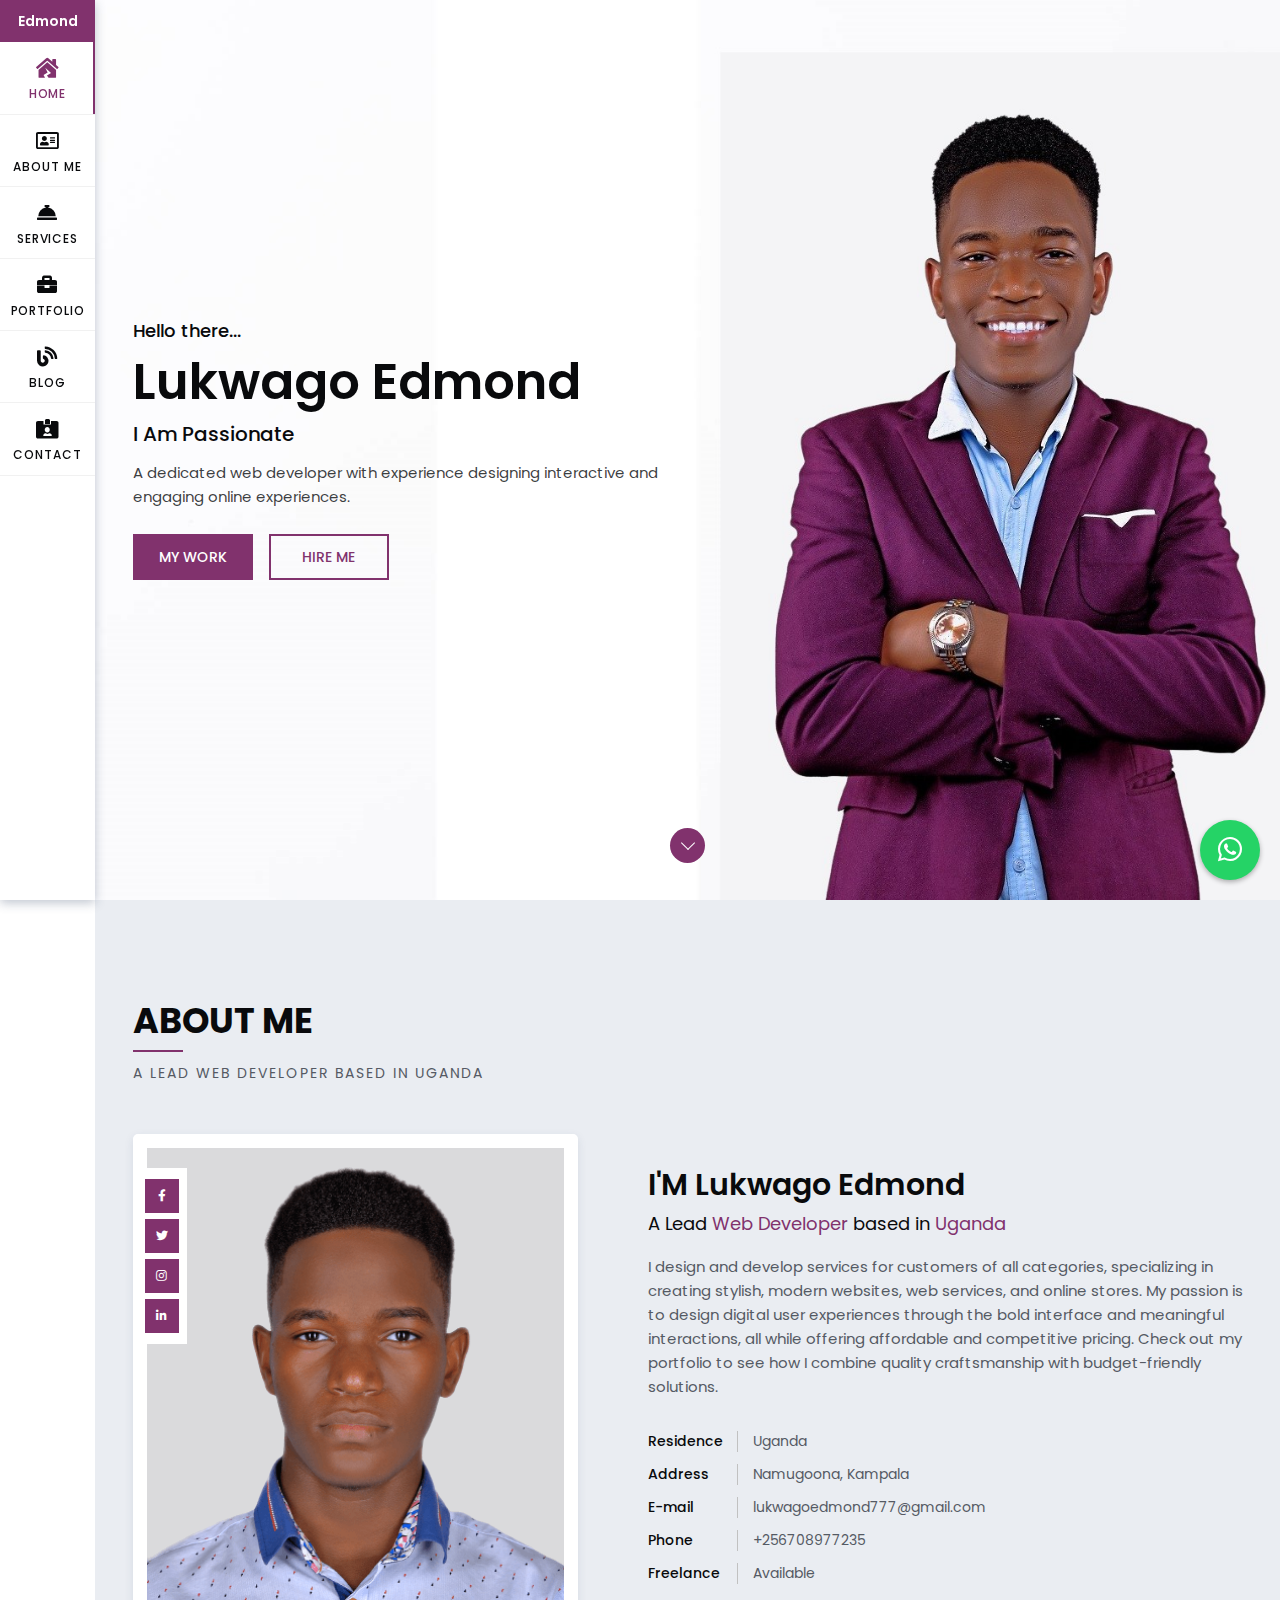
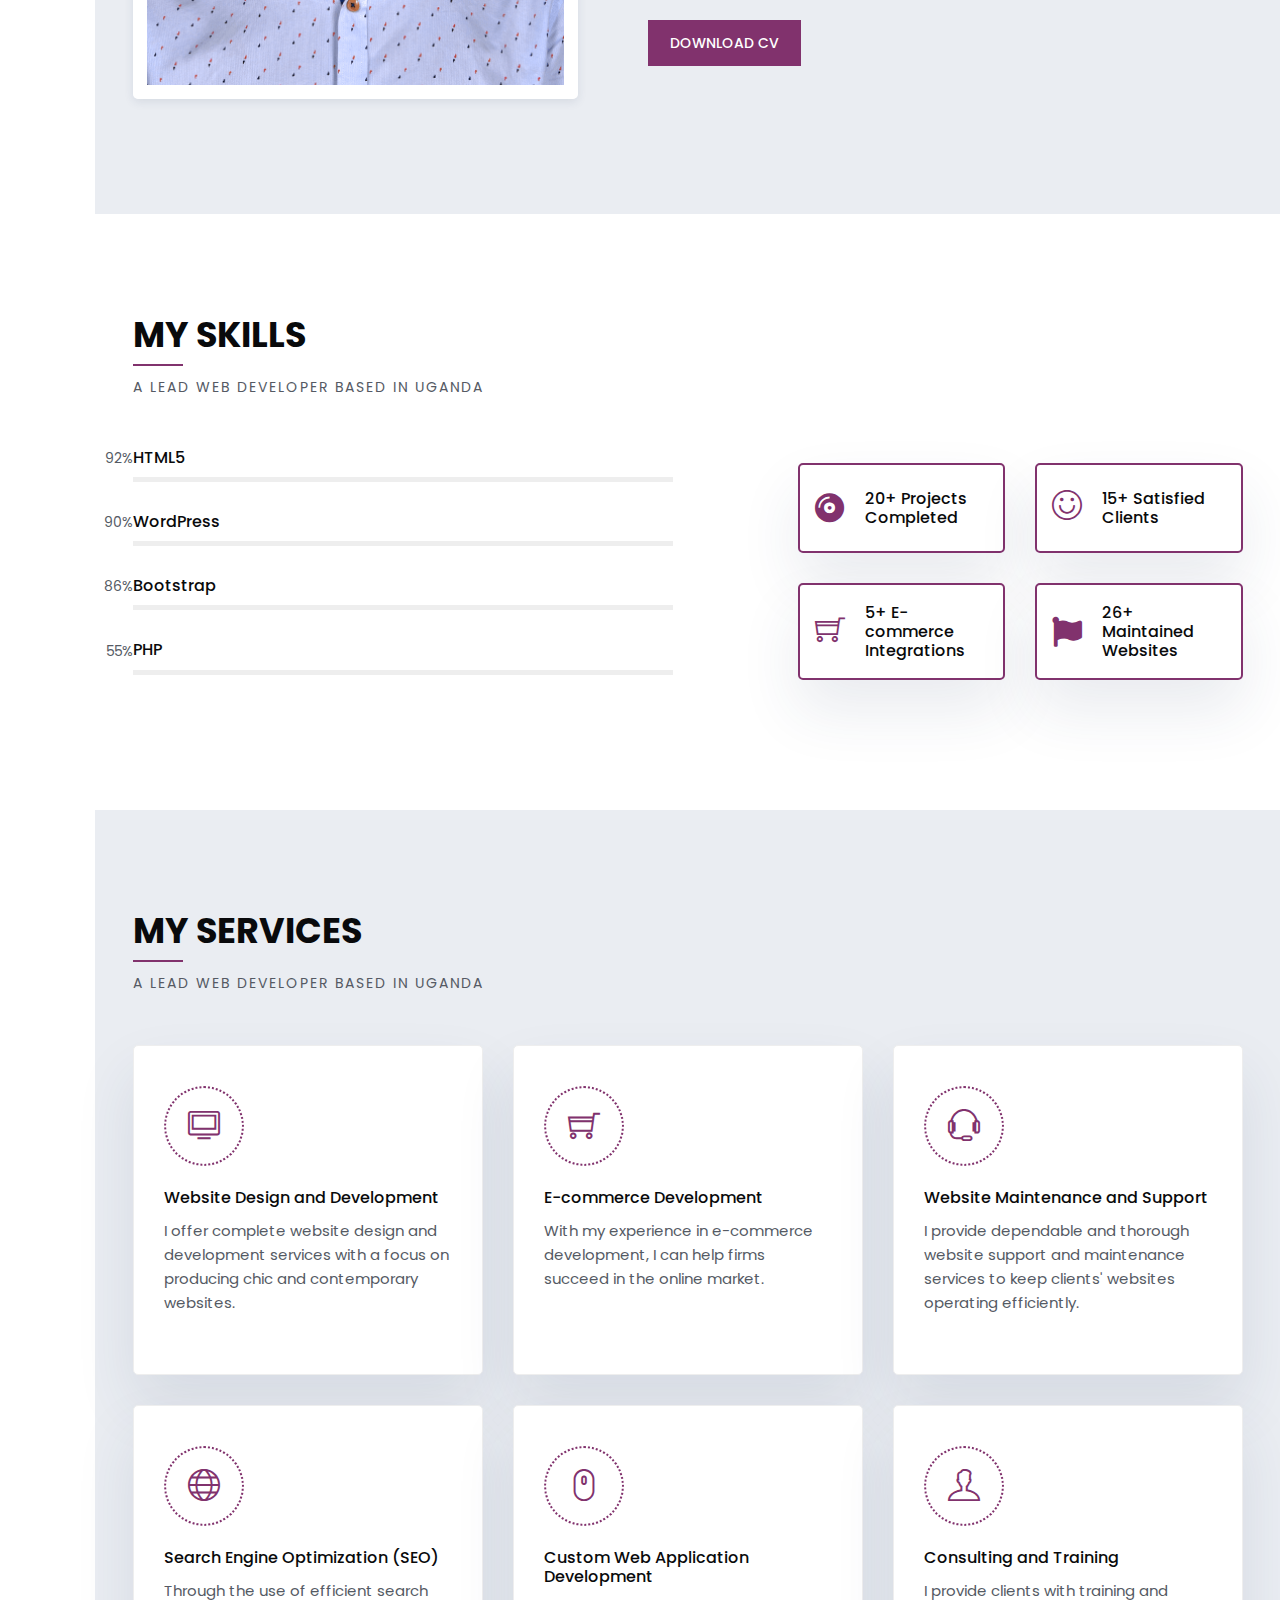
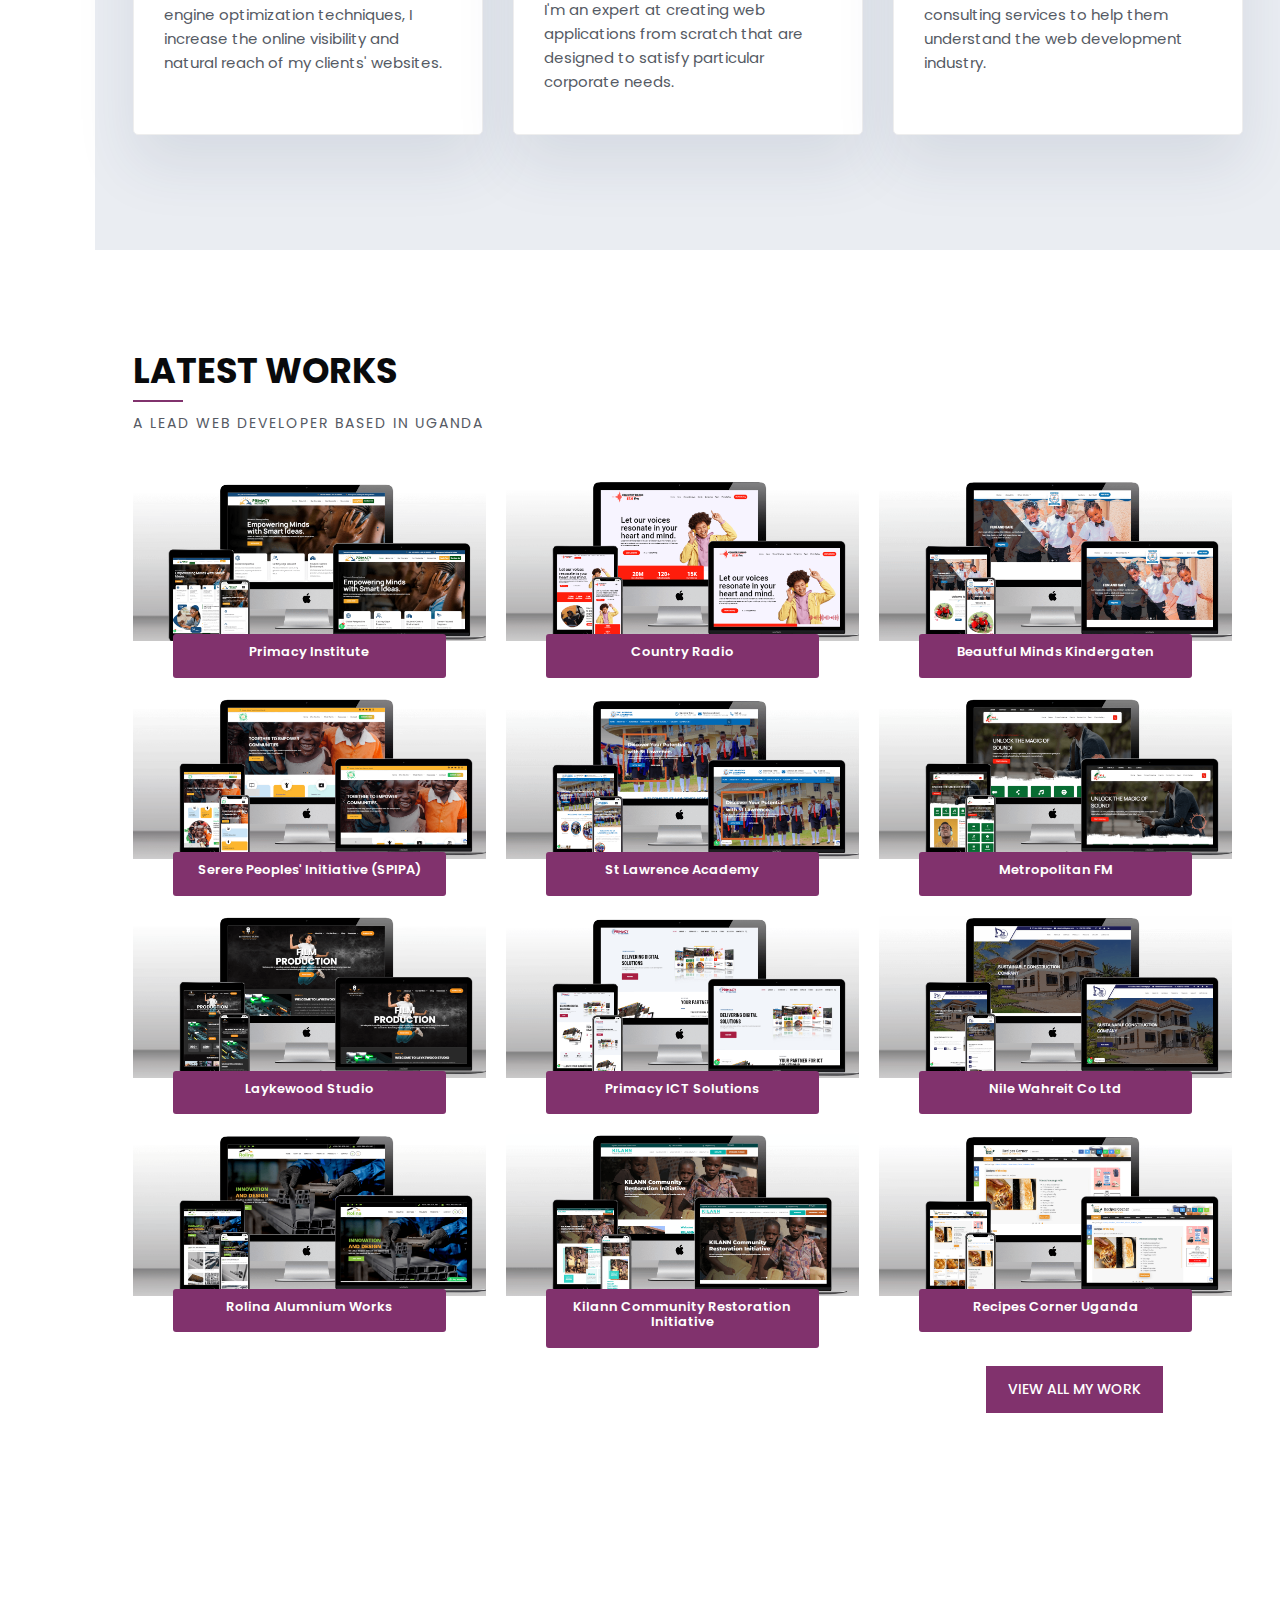
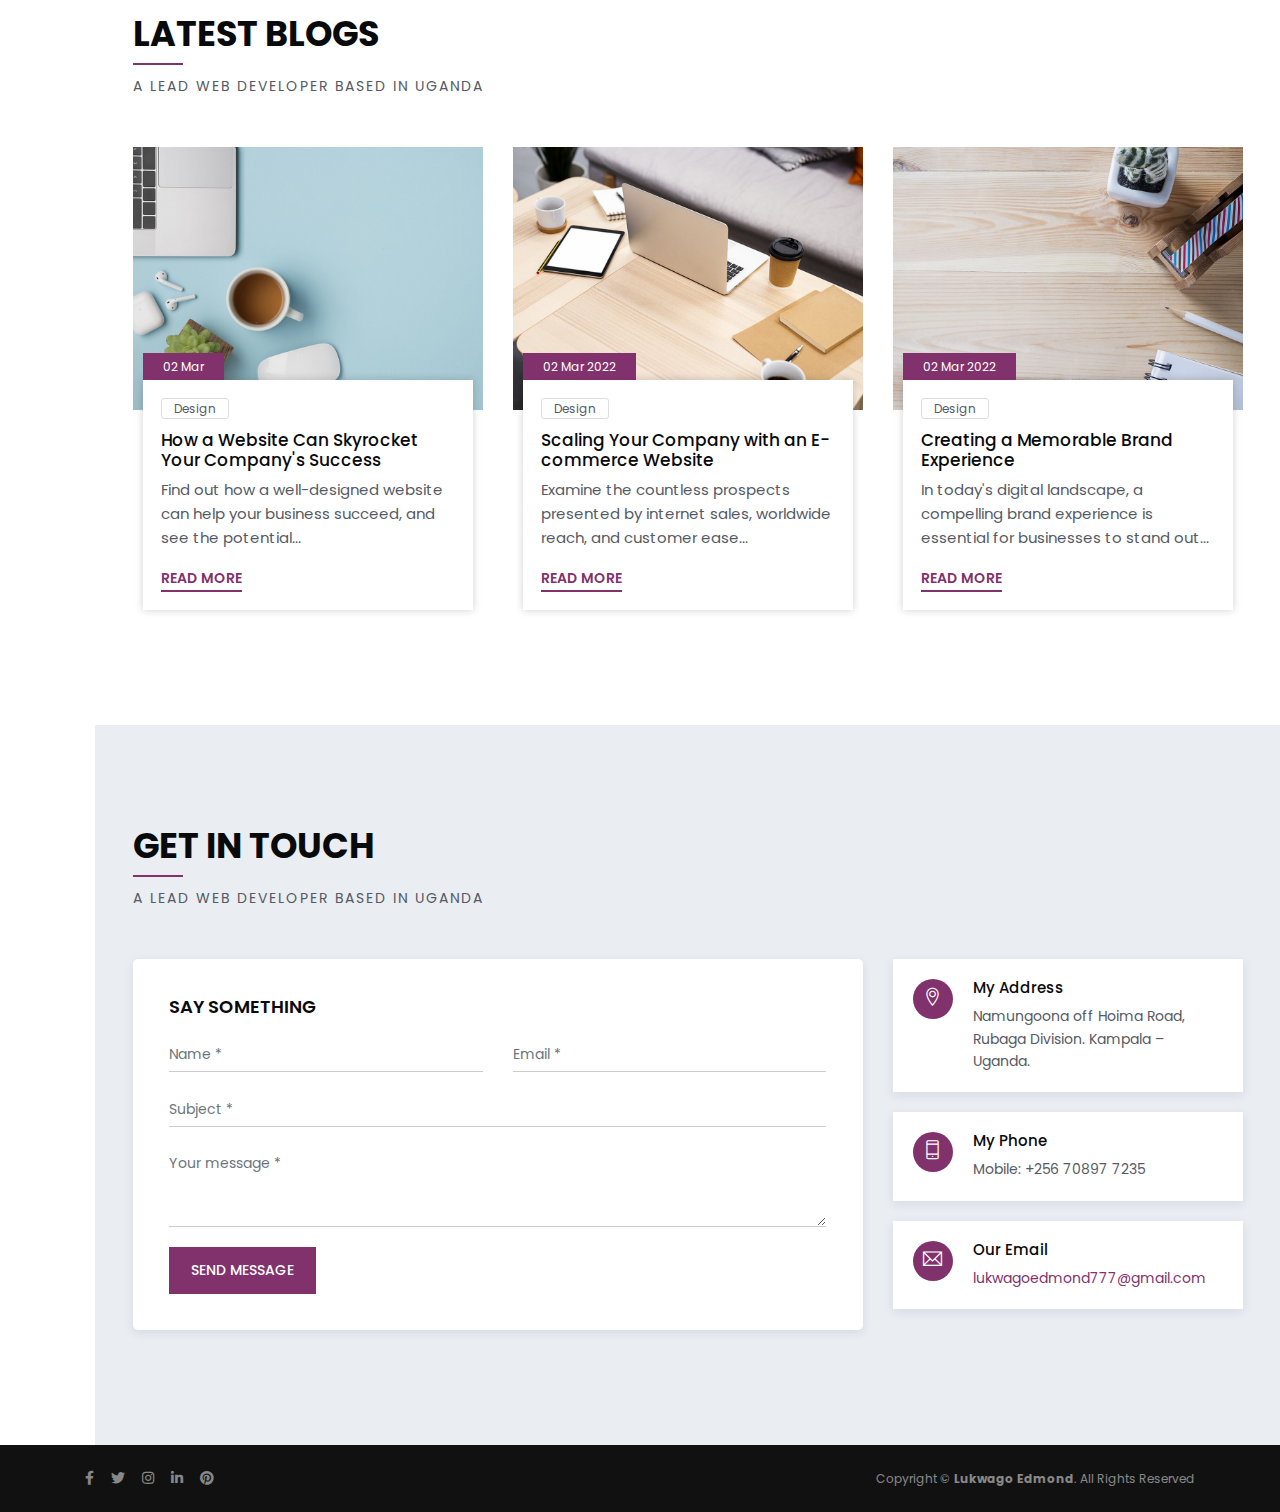
==== index.html @ fcc767d6 "Update index.html" ====
<!DOCTYPE html>
<html lang="zxx">

<head>
    <!-- metas -->
    <meta charset="utf-8">
    <meta name="author" content="themepaa">
    <meta http-equiv="X-UA-Compatible" content="IE=edge">
    <meta name="viewport" content="width=device-width, initial-scale=1, shrink-to-fit=no">
    <meta name="keywords" content="Lukwago Edmond - Portfolio">
    <meta name="description" content="Lukwago Edmond - Portfolio">
    <meta property="og:image" content="assets/img/head-img.png" />
    <!-- title -->
    <title>Lukwago Edmond</title>
    <!-- Favicon -->
    <link rel="shortcut icon" type="image/x-icon" href="favicon.png">
    <!-- plugin CSS -->
    <link href="assets/plugin/bootstrap/css/bootstrap.min.css" rel="stylesheet">
    <link href="assets/plugin/font-awesome/css/all.min.css" rel="stylesheet">
    <link href="assets/plugin/et-line/style.css" rel="stylesheet">
    <link href="assets/plugin/themify-icons/themify-icons.css" rel="stylesheet">
    <link href="assets/plugin/owl-carousel/css/owl.carousel.min.css" rel="stylesheet">
    <link href="assets/plugin/magnific/magnific-popup.css" rel="stylesheet">
    <link rel="stylesheet" href="https://cdn.jsdelivr.net/npm/bootstrap-icons@1.10.5/font/bootstrap-icons.css">
    <!-- theme css -->
    <link href="style.css" rel="stylesheet">
</head>
<!-- Body Start -->

<body data-spy="scroll" data-target="#navbar-collapse-toggle" data-offset="70">
    <!-- page loading -->
    <!-- <div id="loading">
        <div class="load-circle"><span class="one"></span></div>
    </div> -->
    <!-- end page loading -->
    <!-- Mobile Toggle -->
    <div class="mob-header">
        <div class="d-flex">
            <div class="navbar-brand">
                <a class="logo-text" href="index.html">
                    Edmond
                </a>
            </div>
            <button class="toggler-menu">
                <span></span>
                <span></span>
                <span></span>
            </button>
        </div>
    </div>
    <!-- / -->
    <header class="header-left" id="navbar-collapse-toggle">
        <div class="navbar-brand">
            <a class="logo-text" href="index.html">
                Edmond
            </a>
        </div>
        <ul class="nav">
            <li>
                <a class="nav-link" href="#home">
                    <i class="fas fa-house-damage"></i>
                    <span>Home</span>
                </a>
            </li>
            <li>
                <a class="nav-link" href="#about">
                    <i class="far fa-address-card"></i>
                    <span>About Me</span>
                </a>
            </li>
            <li>
                <a class="nav-link" href="#services">
                    <i class="fas fa-concierge-bell"></i>
                    <span>Services</span>
                </a>
            </li>
            <li>
                <a class="nav-link" href="#work">
                    <i class="fas fa-briefcase"></i>
                    <span>Portfolio</span>
                </a>
            </li>
            <li>
                <a class="nav-link" href="#blog">
                    <i class="fas fa-blog"></i>
                    <span>Blog</span>
                </a>
            </li>
            <li>
                <a class="nav-link" href="#contactus">
                    <i class="fas fa-id-card-alt"></i>
                    <span>Contact</span>
                </a>
            </li>
        </ul>
    </header>
    <!-- Main -->
    <main class="main-left">
        <!-- Home Banner -->
        <section id="home" class="home-banner-01 bg-cover bg-center bg-no-repeat" style="background-image: url(assets/img/home-banner.jpg);">
            <div class="container">
                <div class="row full-screen align-items-center p-100px-tb">
                    <div class="col-md-6">
                        <div class="ht-text">
                            <h6>Hello there...</h6>
                            <h1>Lukwago Edmond</h1>
                            <h2>I Am Passionate <span id="type-it"></span></h2>
                            <p>A dedicated web developer with experience designing interactive and engaging online experiences. </p>
                            <div class="btn-bar go-to">
                                <a class="m-btn m-btn-theme" href="#work">my work</a>
                                <a class="m-btn m-btn-t-theme" href="#contactus">Hire Me</a>
                            </div>
                        </div>
                    </div>
                </div>
            </div>
            <div class="go-to go-to-next">
                <a href="#about">
                    <span></span>
                </a>
            </div>
        </section>
        <!-- End Home Banner -->
        <!-- about us -->
        <section id="about" class="section gray-bg">
            <div class="container">
                <div class="row sm-m-25px-b m-35px-b">
                    <div class="col-md-12">
                        <div class="section-title">
                            <h3 class="dark-color text-uppercase">ABOUT ME</h3>
                            <p class="text-uppercase small">A LEAD WEB DEVELOPER BASED IN UGANDA</p>
                        </div>
                    </div>
                </div>
                <div class="row align-items-center">
                    <div class="col-lg-5 m-15px-tb">
                        <div class="about-me-img box-shadow">
                            <img class="w-100" src="assets/img/about-us.png" title="" alt="">
                            <div class="nav social-icon">
                                <a href="#"><i class="fab fa-facebook-f"></i></a>
                                <a href="#"><i class="fab fa-twitter"></i></a>
                                <a href="#"><i class="fab fa-instagram"></i></a>
                                <a href="#"><i class="fab fa-linkedin-in"></i></a>
                            </div>
                        </div>
                    </div>
                    <div class="col-lg-7 m-15px-tb">
                        <div class="about-me">
                            <h4>I'M Lukwago Edmond</h4>
                            <h6>A Lead <span class="theme-color">Web Developer</span> based in <span class="theme-color">Uganda</span></h6>
                            <p>I design and develop services for customers of all categories, specializing in creating stylish, modern websites, web services, and online stores. My passion is to design digital user experiences through the bold interface and meaningful interactions, all while offering affordable and competitive pricing. Check out my portfolio to see how I combine quality craftsmanship with budget-friendly solutions.</p>
                            <div class="row about-list">
                                <div class="col-md-6">
                                    <div class="media">
                                        <label>Residence</label>
                                        <p>Uganda</p>
                                    </div>
                                    <div class="media">
                                        <label>Address</label>
                                        <p>Namugoona, Kampala</p>
                                    </div>
                                    <div class="media">
                                        <label>E-mail</label>
                                        <p>lukwagoedmond777@gmail.com</p>
                                    </div>
                                    <div class="media">
                                        <label>Phone</label>
                                        <p>+256708977235</p>
                                    </div>
                                    <div class="media">
                                        <label>Freelance</label>
                                        <p>Available</p>
                                    </div>
                                </div>
                                <div class="col-md-6">
                                </div>
                            </div>
                            <div class="btn-bar">
                                <a class="m-btn m-btn-theme" href="#work">Download CV</a>
                            </div>
                        </div>
                    </div>
                </div>
            </div>
        </section>
        <!-- end about us -->
        <!-- fun -->
        <section class="section">
            <div class="container">
                <div class="row sm-m-25px-b m-35px-b">
                    <div class="col-md-12">
                        <div class="section-title">
                            <h3 class="dark-color text-uppercase">My Skills</h3>
                            <p class="text-uppercase small">A Lead Web Developer based in Uganda</p>
                        </div>
                    </div>
                </div>
                <div class="row justify-content-between">
                    <div class="col-lg-6 m-15px-tb">
                        <!-- skill -->
                        <div class="skill-lt">
                            <h6 class="dark-color">HTML5</h6>
                            <div class="skill-bar">
                                <div class="skill-bar-in theme-bg" role="progressbar" aria-valuenow="92" aria-valuemin="0" aria-valuemax="100">
                                    <span>92%</span>
                                </div>
                            </div>
                        </div>
                        <!-- end skill -->
                        <!-- skill -->
                        <div class="skill-lt">
                            <h6 class="dark-color">WordPress</h6>
                            <div class="skill-bar">
                                <div class="skill-bar-in theme-bg" role="progressbar" aria-valuenow="90" aria-valuemin="0" aria-valuemax="100">
                                    <span>90%</span>
                                </div>
                            </div>
                        </div>
                        <!-- end skill -->
                        <!-- skill -->
                        <div class="skill-lt">
                            <h6 class="dark-color">Bootstrap</h6>
                            <div class="skill-bar">
                                <div class="skill-bar-in theme-bg" role="progressbar" aria-valuenow="86" aria-valuemin="0" aria-valuemax="100">
                                    <span>86%</span>
                                </div>
                            </div>
                        </div><!-- /skill -->
                        <!-- end skill -->
                        <!-- skill -->
                        <div class="skill-lt">
                            <h6 class="dark-color">PHP</h6>
                            <div class="skill-bar">
                                <div class="skill-bar-in theme-bg" role="progressbar" aria-valuenow="55" aria-valuemin="0" aria-valuemax="100">
                                    <span>55%</span>
                                </div>
                            </div>
                        </div>
                        <!-- end skill -->
                    </div>
                    <div class="col-lg-5 m-15px-tb">
                        <div class="row">
                            <div class="col-6 m-15px-tb">
                                <div class="feature-box-2 media align-items-center">
                                    <div class="icon">
                                        <i class="fas fa-compact-disc"></i>
                                    </div>
                                    <div class="media-body">
                                        <h5>20+ Projects Completed</h5>
                                    </div>
                                </div>
                            </div>
                            <div class="col-6 m-15px-tb">
                                <div class="feature-box-2 media align-items-center">
                                    <div class="icon">
                                        <i class="ti-face-smile"></i>
                                    </div>
                                    <div class="media-body">
                                        <h5>15+ Satisfied Clients</h5>
                                    </div>
                                </div>
                            </div>
                            <div class="col-6 m-15px-tb">
                                <div class="feature-box-2 media align-items-center">
                                    <div class="icon">
                                        <i class="ti-shopping-cart"></i>
                                    </div>
                                    <div class="media-body">
                                        <h5>5+ E-commerce Integrations</h5>
                                    </div>
                                </div>
                            </div>
                            <div class="col-6 m-15px-tb">
                                <div class="feature-box-2 media align-items-center">
                                    <div class="icon">
                                        <i class="fas fa-flag"></i>
                                    </div>
                                    <div class="media-body">
                                        <h5>26+ Maintained Websites</h5>
                                    </div>
                                </div>
                            </div>
                        </div>
                    </div>
                </div>
            </div>
        </section>
        <!-- End fun -->
        <!-- resume -->
        <section id="services" class="section gray-bg">
            <div class="container">
                <div class="row sm-m-25px-b m-35px-b">
                    <div class="col-md-12">
                        <div class="section-title">
                            <h3 class="dark-color text-uppercase">My Services</h3>
                            <p class="text-uppercase small">A LEAD WEB DEVELOPER BASED IN UGANDA</p>
                        </div>
                    </div>
                </div>
                <div class="row">
                    <!-- feaure box -->
                    <div class="col-sm-6 col-lg-4 m-15px-tb">
                        <div class="feature-box-1 box-shadow-lg">
                            <div class="icon">
                                <i class="ti-desktop"></i>
                            </div>
                            <div class="feature-content">
                                <h5>Website Design and Development</h5>
                                <p>I offer complete website design and development services with a focus on producing chic and contemporary websites.</p>
                            </div>
                        </div>
                    </div>
                    <!-- / -->
                    <!-- feaure box -->
                    <div class="col-sm-6 col-lg-4 m-15px-tb">
                        <div class="feature-box-1 box-shadow-lg">
                            <div class="icon">
                                <i class="ti-shopping-cart"></i>
                            </div>
                            <div class="feature-content">
                                <h5>E-commerce Development</h5>
                                <p>With my experience in e-commerce development, I can help firms succeed in the online market.</p>
                            </div>
                        </div>
                    </div>
                    <!-- / -->
                    <!-- feaure box -->
                    <div class="col-sm-6 col-lg-4 m-15px-tb">
                        <div class="feature-box-1 box-shadow-lg">
                            <div class="icon">
                                <i class="ti-headphone-alt"></i>
                            </div>
                            <div class="feature-content">
                                <h5>Website Maintenance and Support</h5>
                                <p>I provide dependable and thorough website support and maintenance services to keep clients' websites operating efficiently.</p>
                            </div>
                        </div>
                    </div>
                    <!-- / -->
                    <!-- feaure box -->
                    <div class="col-sm-6 col-lg-4 m-15px-tb">
                        <div class="feature-box-1 box-shadow-lg">
                            <div class="icon">
                                <i class="ti-world"></i>
                            </div>
                            <div class="feature-content">
                                <h5>Search Engine Optimization (SEO)</h5>
                                <p>Through the use of efficient search engine optimization techniques, I increase the online visibility and natural reach of my clients' websites.</p>
                            </div>
                        </div>
                    </div>
                    <!-- / -->
                    <!-- feaure box -->
                    <div class="col-sm-6 col-lg-4 m-15px-tb">
                        <div class="feature-box-1 box-shadow-lg">
                            <div class="icon">
                                <i class="ti-mouse"></i>
                            </div>
                            <div class="feature-content">
                                <h5>Custom Web Application Development</h5>
                                <p>I'm an expert at creating web applications from scratch that are designed to satisfy particular corporate needs.</p>
                            </div>
                        </div>
                    </div>
                    <!-- / -->
                    <!-- feaure box -->
                    <div class="col-sm-6 col-lg-4 m-15px-tb">
                        <div class="feature-box-1 box-shadow-lg">
                            <div class="icon">
                                <i class="ti-user"></i>
                            </div>
                            <div class="feature-content">
                                <h5>Consulting and Training</h5>
                                <p>I provide clients with training and consulting services to help them understand the web development industry.</p>
                            </div>
                        </div>
                    </div>
                    <!-- / -->
                </div>
            </div>
        </section>
        <!-- End resume -->
        <!-- Work -->
        <section id="work" class="section">
            <div class="container">
                <div class="row sm-m-25px-b m-35px-b">
                    <div class="col-md-12">
                        <div class="section-title">
                            <h3 class="dark-color text-uppercase">LATEST WORKS</h3>
                            <p class="text-uppercase small">A Lead Web Developer based in Uganda</p>
                        </div>
                    </div>
                </div>
            </div>
            <div class="container">
                <div class="portfolio-content lightbox-gallery">
                    <div class="grid-item product branding">
                        <div class="portfolio-box-01">
                            <div class="portfolio-img">
                                <img src="assets/img/works/service1.png" title="" alt="">
                            </div>
                            <div class="portfolio-info">
                                <h5>Primacy Institute</h5>
                                
                            </div>
                            <a class="link-overlay" href="https://primacy.ac.ug/"></a>
                        </div>
                    </div> <!-- grid item -->
                    <div class="grid-item product branding">
                        <div class="portfolio-box-01">
                            <div class="portfolio-img">
                                <img src="assets/img/works/service2.png" title="" alt="">
                            </div>
                            <div class="portfolio-info">
                                <h5>Country Radio</h5>
                                
                            </div>
                            <a class="link-overlay" href="https://countryradiofm.com/"></a>
                        </div>
                    </div> <!-- grid item -->
                    <div class="grid-item product branding">
                        <div class="portfolio-box-01">
                            <div class="portfolio-img">
                                <img src="assets/img/works/service3.png" title="" alt="">
                            </div>
                            <div class="portfolio-info">
                                <h5>Beautful Minds Kindergaten</h5>
                                
                            </div>
                            <a class="link-overlay" href="https://beautifulmindsschool.com/"></a>
                        </div>
                    </div> <!-- grid item -->
                    <div class="grid-item product branding">
                        <div class="portfolio-box-01">
                            <div class="portfolio-img">
                                <img src="assets/img/works/service4.png" title="" alt="">
                            </div>
                            <div class="portfolio-info">
                                <h5>Serere Peoples' Initiative (SPIPA)</h5>
                                
                            </div>
                            <a class="link-overlay" href="https://spipa.org.ug/"></a>
                        </div>
                    </div> <!-- grid item -->
                    <div class="grid-item product branding">
                        <div class="portfolio-box-01">
                            <div class="portfolio-img">
                                <img src="assets/img/works/service5.png" title="" alt="">
                            </div>
                            <div class="portfolio-info">
                                <h5>St Lawrence Academy</h5>
                                
                            </div>
                            <a class="link-overlay" href="http://stlawrenceacademy.ac.ug/"></a>
                        </div>
                    </div> <!-- grid item -->
                    <div class="grid-item product branding">
                        <div class="portfolio-box-01">
                            <div class="portfolio-img">
                                <img src="assets/img/works/service6.png" title="" alt="">
                            </div>
                            <div class="portfolio-info">
                                <h5>Metropolitan FM</h5>
                                
                            </div>
                            <a class="link-overlay" href="https://radio.miu.ac.ug/"></a>
                        </div>
                    </div> <!-- grid item -->
                    <!-- grid item -->
                    <div class="grid-item product branding">
                        <div class="portfolio-box-01">
                            <div class="portfolio-img">
                                <img src="assets/img/works/service7.png" title="" alt="">
                            </div>
                            <div class="portfolio-info">
                                <h5>Laykewood Studio</h5>
                                
                            </div>
                            <a class="link-overlay" href="https://laykewood.com/"></a>
                        </div>
                    </div> <!-- grid item -->
                    <!-- grid item -->
                    <div class="grid-item product branding">
                        <div class="portfolio-box-01">
                            <div class="portfolio-img">
                                <img src="assets/img/works/service8.png" title="" alt="">
                            </div>
                            <div class="portfolio-info">
                                <h5>Primacy ICT Solutions</h5>
                                
                            </div>
                            <a class="link-overlay" href="https://ictprimacy.com/"></a>
                        </div>
                    </div> <!-- grid item -->
                    <!-- grid item -->
                    <div class="grid-item product branding">
                        <div class="portfolio-box-01">
                            <div class="portfolio-img">
                                <img src="assets/img/works/service9.png" title="" alt="">
                            </div>
                            <div class="portfolio-info">
                                <h5>Nile Wahreit Co Ltd</h5>
                                
                            </div>
                            <a class="link-overlay" href="https://www.nilewahreit.com/"></a>
                        </div>
                    </div> <!-- grid item -->
                    <!-- grid item -->
                    <div class="grid-item product branding">
                        <div class="portfolio-box-01">
                            <div class="portfolio-img">
                                <img src="assets/img/works/service10.png" title="" alt="">
                            </div>
                            <div class="portfolio-info">
                                <h5>Rolina Alumnium Works</h5>
                                
                            </div>
                            <a class="link-overlay" href="http://rolinaaluminiummetalworks.com/2022"></a>
                        </div>
                    </div> <!-- grid item -->
                    <!-- grid item -->
                    <div class="grid-item product branding">
                        <div class="portfolio-box-01">
                            <div class="portfolio-img">
                                <img src="assets/img/works/service11.png" title="" alt="">
                            </div>
                            <div class="portfolio-info">
                                <h5>Kilann Community Restoration Initiative</h5>
                                
                            </div>
                            <a class="link-overlay" href="https://www.kilann.org/"></a>
                        </div>
                    </div> <!-- grid item -->
                    <!-- grid item -->
                    <div class="grid-item product branding">
                        <div class="portfolio-box-01">
                            <div class="portfolio-img">
                                <img src="assets/img/works/service12.png" title="" alt="">
                            </div>
                            <div class="portfolio-info">
                                <h5>Recipes Corner Uganda</h5>
                                
                            </div>
                            <a class="link-overlay" href="https://recipesug.com/"></a>
                        </div>
                    </div> <!-- grid item -->
                </div> <!-- portfolio-content -->
            </div>
            <div class="view-btn text-center">
            <a class="m-btn mt-4 m-btn-theme" href="work.html">View All My Work</a>
            </div>
        </section>
        <!-- End work -->
        <!-- Blog -->
        <section id="blog" class="section white-bg">
            <div class="container">
                <div class="row sm-m-25px-b m-35px-b">
                    <div class="col-md-12">
                        <div class="section-title">
                            <h3 class="dark-color text-uppercase">Latest Blogs</h3>
                            <p class="text-uppercase small">A Lead Web Developer based in Uganda</p>
                        </div>
                    </div>
                </div>
                <div class="row">
                    <div class="col-lg-4 m-15px-tb">
                        <div class="blog-grid">
                            <div class="blog-grid-img">
                                <a href="#">
                                    <img src="assets/img/blog-1.jpg" title="" alt="">
                                </a>
                            </div>
                            <div class="blog-gird-info">
                                <div class="b-meta">
                                    <span class="date">02 Mar</span>
                                    <span class="meta">Design</span>
                                </div>
                                <h5><a href="#">How a Website Can Skyrocket Your Company's Success</a></h5>
                                <p>Find out how a well-designed website can help your business succeed, and see the potential...</p>
                                <div class="btn-grid">
                                    <a class="m-btn-link" href="#">Read More</a>
                                </div>
                            </div>
                        </div>
                    </div> <!-- col -->
                    <div class="col-lg-4 m-15px-tb">
                        <div class="blog-grid">
                            <div class="blog-grid-img">
                                <a href="#">
                                    <img src="assets/img/blog-2.jpg" title="" alt="">
                                </a>
                            </div>
                            <div class="blog-gird-info">
                                <div class="b-meta">
                                    <span class="date">02 Mar 2022</span>
                                    <span class="meta">Design</span>
                                </div>
                                <h5><a href="#">Scaling Your Company with an E-commerce Website</a></h5>
                                <p>Examine the countless prospects presented by internet sales, worldwide reach, and customer ease...</p>
                                <div class="btn-grid">
                                    <a class="m-btn-link" href="#">Read More</a>
                                </div>
                            </div>
                        </div>
                    </div> <!-- col -->
                    <div class="col-lg-4 m-15px-tb">
                        <div class="blog-grid">
                            <div class="blog-grid-img">
                                <a href="#">
                                    <img src="assets/img/blog-3.jpg" title="" alt="">
                                </a>
                            </div>
                            <div class="blog-gird-info">
                                <div class="b-meta">
                                    <span class="date">02 Mar 2022</span>
                                    <span class="meta">Design</span>
                                </div>
                                <h5><a href="#">Creating a Memorable Brand Experience</a></h5>
                                <p>In today's digital landscape, a compelling brand experience is essential for businesses to stand out...</p>
                                <div class="btn-grid">
                                    <a class="m-btn-link" href="#">Read More</a>
                                </div>
                            </div>
                        </div>
                    </div> <!-- col -->
                </div>
            </div>
        </section>
        <!-- End Blog -->
        <section id="contactus" class="section gray-bg">
            <div class="container">
                <div class="row sm-m-25px-b m-35px-b">
                    <div class="col-md-12">
                        <div class="section-title">
                            <h3 class="dark-color text-uppercase">Get in touch</h3>
                            <p class="text-uppercase small">A Lead Web Developer based in Uganda</p>
                        </div>
                    </div>
                </div>
                <!-- form -->
                <div class="row justify-content-center">
                    <div class="col-lg-8 m-15px-tb">
                        <div class="contact-form box-shadow">
                            <h4 class="dark-color font-alt m-20px-b">Say Something</h4>
                            <form id="contact-form" method="POST">
                                <div class="row">
                                    <div class="col-md-6">
                                        <div class="form-group">
                                            <input name="Name" id="name" placeholder="Name *" class="form-control" type="text">
                                            <span class="input-focus-effect theme-bg"></span>
                                        </div>
                                    </div>
                                    <div class="col-md-6">
                                        <div class="form-group">
                                            <input name="Email" id="email" placeholder="Email *" class="form-control" type="email">
                                            <span class="input-focus-effect theme-bg"></span>
                                        </div>
                                    </div>
                                    <div class="col-12">
                                        <div class="form-group">
                                            <input name="Subject" id="subject" placeholder="Subject *" class="form-control" type="text">
                                            <span class="input-focus-effect theme-bg"></span>
                                        </div>
                                    </div>
                                    <div class="col-md-12">
                                        <div class="form-group">
                                            <textarea name="message" id="message" placeholder="Your message *" rows="3" class="form-control"></textarea>
                                            <span class="input-focus-effect theme-bg"></span>
                                        </div>
                                    </div>
                                    <div class="col-md-12">
                                        <div class="send">
                                            <button class="m-btn m-btn-theme" onclick="send_mail()" type="button" value="Send"> send message</button>
                                        </div>
                                        <span id="suce_message" class="text-success" style="display: none">Message Sent Successfully</span>
                                        <span id="err_message" class="text-danger" style="display: none">Message Sending Failed</span>
                                    </div>
                                </div>
                            </form>
                        </div>
                    </div> <!-- col -->
                    <div class="col-lg-4 m-15px-tb">
                        <div class="contact-info media box-shadow">
                            <div class="icon">
                                <i class="ti-location-pin"></i>
                            </div>
                            <div class="media-body">
                                <h6 class="dark-color font-alt">My Address</h6>
                                <p>Namungoona off Hoima Road, Rubaga Division. Kampala – Uganda.</p>
                            </div>
                        </div>
                        <div class="contact-info media box-shadow">
                            <div class="icon">
                                <i class="ti-mobile"></i>
                            </div>
                            <div class="media-body">
                                <h6 class="dark-color font-alt">My Phone</h6>
                                <p>Mobile: +256 70897 7235</p>
                            </div>
                        </div>
                        <div class="contact-info media box-shadow">
                            <div class="icon">
                                <i class="ti-email"></i>
                            </div>
                            <div class="media-body">
                                <h6 class="dark-color font-alt">Our Email</h6>
                                <p><a href="mailto:lukwagoedmond777@gmail.com">lukwagoedmond777@gmail.com</a></p>
                            </div>
                        </div>
                    </div>
                </div>
                <!-- end form -->
            </div>
        </section>
    </main>
    <!-- main end -->
    <!-- Footer-->
    <footer class="footer">
        <div class="container">
            <div class="row align-items-center">
                <div class="col-md-6 m-10px-tb">
                    <div class="nav justify-content-center justify-content-md-start">
                        <a href="https://www.facebook.com/edmo256" target="_blank"><i class="fab fa-facebook-f"></i></a>
                        <a href="https://twitter.com/Edmondlukwago" target="_blank"><i class="fab fa-twitter"></i></a>
                        <a href="https://www.instagram.com/edmo_256/" target="_blank"><i class="fab fa-instagram"></i></a>
                        <a href="https://www.linkedin.com/in/lukwago-edmond-371061228/" target="_blank"><i class="fab fa-linkedin-in"></i></a>
                        <a href="#"><i class="fab fa-pinterest"></i></a>
                    </div>
                </div>
                <div class="col-md-6 m-10px-tb text-center text-md-right">
                    <p>Copyright &copy;<?php echo date("Y") ?> <strong><span>Lukwago Edmond</span></strong>. All Rights Reserved</p>
                </div>
            </div>
        </div>
        </div>
    </footer>
    <!-- Whatsapp Widget -->
    <a href="https://wa.me/256708977235?text=hello+123" target=”_blank” class="whatsapp-btn">
        <i class="bi bi-whatsapp"></i>
    </a>
    <!-- footer End -->
    <!-- jquery -->
    <script src="assets/js/jquery-3.2.1.min.js"></script>
    <script src="assets/js/jquery-migrate-3.0.0.min.js"></script>
    <!-- end jquery -->
    <!-- appear -->
    <script src="assets/plugin/appear/jquery.appear.js"></script>
    <!-- end appear -->
    <!--bootstrap-->
    <script src="assets/plugin/bootstrap/js/popper.min.js"></script>
    <script src="assets/plugin/bootstrap/js/bootstrap.js"></script>
    <!--end bootstrap-->
    <!-- End -->
    <!-- custom js -->
    <script src="assets/js/custom.js"></script>
    <script src="assets/js/mail_send.js"></script>
    <!-- end -->
    <!-- end body -->
</body>

</html>
---- assets/plugin/et-line/style.css ----
@font-face {
	font-family: 'et-line';
	src:url('fonts/et-line.eot');
	src:url('fonts/et-lined41d.eot?#iefix') format('embedded-opentype'),
		url('fonts/et-line.woff') format('woff'),
		url('fonts/et-line.ttf') format('truetype'),
		url('fonts/et-line.svg#et-line') format('svg');
	font-weight: normal;
	font-style: normal;
}

/* Use the following CSS code if you want to use data attributes for inserting your icons */
[data-icon]:before {
	font-family: 'et-line';
	content: attr(data-icon);
	speak: none;
	font-weight: normal;
	font-variant: normal;
	text-transform: none;
	line-height: 1;
	-webkit-font-smoothing: antialiased;
	-moz-osx-font-smoothing: grayscale;
	display:inline-block;
}

/* Use the following CSS code if you want to have a class per icon */
/*
Instead of a list of all class selectors,
you can use the generic selector below, but it's slower:
[class*="icon-"] {
*/
.icon-mobile, .icon-laptop, .icon-desktop, .icon-tablet, .icon-phone, .icon-document, .icon-documents, .icon-search, .icon-clipboard, .icon-newspaper, .icon-notebook, .icon-book-open, .icon-browser, .icon-calendar, .icon-presentation, .icon-picture, .icon-pictures, .icon-video, .icon-camera, .icon-printer, .icon-toolbox, .icon-briefcase, .icon-wallet, .icon-gift, .icon-bargraph, .icon-grid, .icon-expand, .icon-focus, .icon-edit, .icon-adjustments, .icon-ribbon, .icon-hourglass, .icon-lock, .icon-megaphone, .icon-shield, .icon-trophy, .icon-flag, .icon-map, .icon-puzzle, .icon-basket, .icon-envelope, .icon-streetsign, .icon-telescope, .icon-gears, .icon-key, .icon-paperclip, .icon-attachment, .icon-pricetags, .icon-lightbulb, .icon-layers, .icon-pencil, .icon-tools, .icon-tools-2, .icon-scissors, .icon-paintbrush, .icon-magnifying-glass, .icon-circle-compass, .icon-linegraph, .icon-mic, .icon-strategy, .icon-beaker, .icon-caution, .icon-recycle, .icon-anchor, .icon-profile-male, .icon-profile-female, .icon-bike, .icon-wine, .icon-hotairballoon, .icon-globe, .icon-genius, .icon-map-pin, .icon-dial, .icon-chat, .icon-heart, .icon-cloud, .icon-upload, .icon-download, .icon-target, .icon-hazardous, .icon-piechart, .icon-speedometer, .icon-global, .icon-compass, .icon-lifesaver, .icon-clock, .icon-aperture, .icon-quote, .icon-scope, .icon-alarmclock, .icon-refresh, .icon-happy, .icon-sad, .icon-facebook, .icon-twitter, .icon-googleplus, .icon-rss, .icon-tumblr, .icon-linkedin, .icon-dribbble {
	font-family: 'et-line';
	speak: none;
	font-style: normal;
	font-weight: normal;
	font-variant: normal;
	text-transform: none;
	line-height: 1;
	-webkit-font-smoothing: antialiased;
	-moz-osx-font-smoothing: grayscale;
	display:inline-block;
}
.icon-mobile:before {
	content: "\e000";
}
.icon-laptop:before {
	content: "\e001";
}
.icon-desktop:before {
	content: "\e002";
}
.icon-tablet:before {
	content: "\e003";
}
.icon-phone:before {
	content: "\e004";
}
.icon-document:before {
	content: "\e005";
}
.icon-documents:before {
	content: "\e006";
}
.icon-search:before {
	content: "\e007";
}
.icon-clipboard:before {
	content: "\e008";
}
.icon-newspaper:before {
	content: "\e009";
}
.icon-notebook:before {
	content: "\e00a";
}
.icon-book-open:before {
	content: "\e00b";
}
.icon-browser:before {
	content: "\e00c";
}
.icon-calendar:before {
	content: "\e00d";
}
.icon-presentation:before {
	content: "\e00e";
}
.icon-picture:before {
	content: "\e00f";
}
.icon-pictures:before {
	content: "\e010";
}
.icon-video:before {
	content: "\e011";
}
.icon-camera:before {
	content: "\e012";
}
.icon-printer:before {
	content: "\e013";
}
.icon-toolbox:before {
	content: "\e014";
}
.icon-briefcase:before {
	content: "\e015";
}
.icon-wallet:before {
	content: "\e016";
}
.icon-gift:before {
	content: "\e017";
}
.icon-bargraph:before {
	content: "\e018";
}
.icon-grid:before {
	content: "\e019";
}
.icon-expand:before {
	content: "\e01a";
}
.icon-focus:before {
	content: "\e01b";
}
.icon-edit:before {
	content: "\e01c";
}
.icon-adjustments:before {
	content: "\e01d";
}
.icon-ribbon:before {
	content: "\e01e";
}
.icon-hourglass:before {
	content: "\e01f";
}
.icon-lock:before {
	content: "\e020";
}
.icon-megaphone:before {
	content: "\e021";
}
.icon-shield:before {
	content: "\e022";
}
.icon-trophy:before {
	content: "\e023";
}
.icon-flag:before {
	content: "\e024";
}
.icon-map:before {
	content: "\e025";
}
.icon-puzzle:before {
	content: "\e026";
}
.icon-basket:before {
	content: "\e027";
}
.icon-envelope:before {
	content: "\e028";
}
.icon-streetsign:before {
	content: "\e029";
}
.icon-telescope:before {
	content: "\e02a";
}
.icon-gears:before {
	content: "\e02b";
}
.icon-key:before {
	content: "\e02c";
}
.icon-paperclip:before {
	content: "\e02d";
}
.icon-attachment:before {
	content: "\e02e";
}
.icon-pricetags:before {
	content: "\e02f";
}
.icon-lightbulb:before {
	content: "\e030";
}
.icon-layers:before {
	content: "\e031";
}
.icon-pencil:before {
	content: "\e032";
}
.icon-tools:before {
	content: "\e033";
}
.icon-tools-2:before {
	content: "\e034";
}
.icon-scissors:before {
	content: "\e035";
}
.icon-paintbrush:before {
	content: "\e036";
}
.icon-magnifying-glass:before {
	content: "\e037";
}
.icon-circle-compass:before {
	content: "\e038";
}
.icon-linegraph:before {
	content: "\e039";
}
.icon-mic:before {
	content: "\e03a";
}
.icon-strategy:before {
	content: "\e03b";
}
.icon-beaker:before {
	content: "\e03c";
}
.icon-caution:before {
	content: "\e03d";
}
.icon-recycle:before {
	content: "\e03e";
}
.icon-anchor:before {
	content: "\e03f";
}
.icon-profile-male:before {
	content: "\e040";
}
.icon-profile-female:before {
	content: "\e041";
}
.icon-bike:before {
	content: "\e042";
}
.icon-wine:before {
	content: "\e043";
}
.icon-hotairballoon:before {
	content: "\e044";
}
.icon-globe:before {
	content: "\e045";
}
.icon-genius:before {
	content: "\e046";
}
.icon-map-pin:before {
	content: "\e047";
}
.icon-dial:before {
	content: "\e048";
}
.icon-chat:before {
	content: "\e049";
}
.icon-heart:before {
	content: "\e04a";
}
.icon-cloud:before {
	content: "\e04b";
}
.icon-upload:before {
	content: "\e04c";
}
.icon-download:before {
	content: "\e04d";
}
.icon-target:before {
	content: "\e04e";
}
.icon-hazardous:before {
	content: "\e04f";
}
.icon-piechart:before {
	content: "\e050";
}
.icon-speedometer:before {
	content: "\e051";
}
.icon-global:before {
	content: "\e052";
}
.icon-compass:before {
	content: "\e053";
}
.icon-lifesaver:before {
	content: "\e054";
}
.icon-clock:before {
	content: "\e055";
}
.icon-aperture:before {
	content: "\e056";
}
.icon-quote:before {
	content: "\e057";
}
.icon-scope:before {
	content: "\e058";
}
.icon-alarmclock:before {
	content: "\e059";
}
.icon-refresh:before {
	content: "\e05a";
}
.icon-happy:before {
	content: "\e05b";
}
.icon-sad:before {
	content: "\e05c";
}
.icon-facebook:before {
	content: "\e05d";
}
.icon-twitter:before {
	content: "\e05e";
}
.icon-googleplus:before {
	content: "\e05f";
}
.icon-rss:before {
	content: "\e060";
}
.icon-tumblr:before {
	content: "\e061";
}
.icon-linkedin:before {
	content: "\e062";
}
.icon-dribbble:before {
	content: "\e063";
}
---- assets/plugin/themify-icons/themify-icons.css ----
@font-face {
	font-family: 'themify';
	src:url('fonts/themify9f24.eot?-fvbane');
	src:url('fonts/themifyd41d.eot?#iefix-fvbane') format('embedded-opentype'),
		url('fonts/themify9f24.woff?-fvbane') format('woff'),
		url('fonts/themify9f24.ttf?-fvbane') format('truetype'),
		url('fonts/themify9f24.svg?-fvbane#themify') format('svg');
	font-weight: normal;
	font-style: normal;
}

[class^="ti-"], [class*=" ti-"] {
	font-family: 'themify';
	speak: none;
	font-style: normal;
	font-weight: normal;
	font-variant: normal;
	text-transform: none;
	line-height: 1;

	/* Better Font Rendering =========== */
	-webkit-font-smoothing: antialiased;
	-moz-osx-font-smoothing: grayscale;
}

.ti-wand:before {
	content: "\e600";
}
.ti-volume:before {
	content: "\e601";
}
.ti-user:before {
	content: "\e602";
}
.ti-unlock:before {
	content: "\e603";
}
.ti-unlink:before {
	content: "\e604";
}
.ti-trash:before {
	content: "\e605";
}
.ti-thought:before {
	content: "\e606";
}
.ti-target:before {
	content: "\e607";
}
.ti-tag:before {
	content: "\e608";
}
.ti-tablet:before {
	content: "\e609";
}
.ti-star:before {
	content: "\e60a";
}
.ti-spray:before {
	content: "\e60b";
}
.ti-signal:before {
	content: "\e60c";
}
.ti-shopping-cart:before {
	content: "\e60d";
}
.ti-shopping-cart-full:before {
	content: "\e60e";
}
.ti-settings:before {
	content: "\e60f";
}
.ti-search:before {
	content: "\e610";
}
.ti-zoom-in:before {
	content: "\e611";
}
.ti-zoom-out:before {
	content: "\e612";
}
.ti-cut:before {
	content: "\e613";
}
.ti-ruler:before {
	content: "\e614";
}
.ti-ruler-pencil:before {
	content: "\e615";
}
.ti-ruler-alt:before {
	content: "\e616";
}
.ti-bookmark:before {
	content: "\e617";
}
.ti-bookmark-alt:before {
	content: "\e618";
}
.ti-reload:before {
	content: "\e619";
}
.ti-plus:before {
	content: "\e61a";
}
.ti-pin:before {
	content: "\e61b";
}
.ti-pencil:before {
	content: "\e61c";
}
.ti-pencil-alt:before {
	content: "\e61d";
}
.ti-paint-roller:before {
	content: "\e61e";
}
.ti-paint-bucket:before {
	content: "\e61f";
}
.ti-na:before {
	content: "\e620";
}
.ti-mobile:before {
	content: "\e621";
}
.ti-minus:before {
	content: "\e622";
}
.ti-medall:before {
	content: "\e623";
}
.ti-medall-alt:before {
	content: "\e624";
}
.ti-marker:before {
	content: "\e625";
}
.ti-marker-alt:before {
	content: "\e626";
}
.ti-arrow-up:before {
	content: "\e627";
}
.ti-arrow-right:before {
	content: "\e628";
}
.ti-arrow-left:before {
	content: "\e629";
}
.ti-arrow-down:before {
	content: "\e62a";
}
.ti-lock:before {
	content: "\e62b";
}
.ti-location-arrow:before {
	content: "\e62c";
}
.ti-link:before {
	content: "\e62d";
}
.ti-layout:before {
	content: "\e62e";
}
.ti-layers:before {
	content: "\e62f";
}
.ti-layers-alt:before {
	content: "\e630";
}
.ti-key:before {
	content: "\e631";
}
.ti-import:before {
	content: "\e632";
}
.ti-image:before {
	content: "\e633";
}
.ti-heart:before {
	content: "\e634";
}
.ti-heart-broken:before {
	content: "\e635";
}
.ti-hand-stop:before {
	content: "\e636";
}
.ti-hand-open:before {
	content: "\e637";
}
.ti-hand-drag:before {
	content: "\e638";
}
.ti-folder:before {
	content: "\e639";
}
.ti-flag:before {
	content: "\e63a";
}
.ti-flag-alt:before {
	content: "\e63b";
}
.ti-flag-alt-2:before {
	content: "\e63c";
}
.ti-eye:before {
	content: "\e63d";
}
.ti-export:before {
	content: "\e63e";
}
.ti-exchange-vertical:before {
	content: "\e63f";
}
.ti-desktop:before {
	content: "\e640";
}
.ti-cup:before {
	content: "\e641";
}
.ti-crown:before {
	content: "\e642";
}
.ti-comments:before {
	content: "\e643";
}
.ti-comment:before {
	content: "\e644";
}
.ti-comment-alt:before {
	content: "\e645";
}
.ti-close:before {
	content: "\e646";
}
.ti-clip:before {
	content: "\e647";
}
.ti-angle-up:before {
	content: "\e648";
}
.ti-angle-right:before {
	content: "\e649";
}
.ti-angle-left:before {
	content: "\e64a";
}
.ti-angle-down:before {
	content: "\e64b";
}
.ti-check:before {
	content: "\e64c";
}
.ti-check-box:before {
	content: "\e64d";
}
.ti-camera:before {
	content: "\e64e";
}
.ti-announcement:before {
	content: "\e64f";
}
.ti-brush:before {
	content: "\e650";
}
.ti-briefcase:before {
	content: "\e651";
}
.ti-bolt:before {
	content: "\e652";
}
.ti-bolt-alt:before {
	content: "\e653";
}
.ti-blackboard:before {
	content: "\e654";
}
.ti-bag:before {
	content: "\e655";
}
.ti-move:before {
	content: "\e656";
}
.ti-arrows-vertical:before {
	content: "\e657";
}
.ti-arrows-horizontal:before {
	content: "\e658";
}
.ti-fullscreen:before {
	content: "\e659";
}
.ti-arrow-top-right:before {
	content: "\e65a";
}
.ti-arrow-top-left:before {
	content: "\e65b";
}
.ti-arrow-circle-up:before {
	content: "\e65c";
}
.ti-arrow-circle-right:before {
	content: "\e65d";
}
.ti-arrow-circle-left:before {
	content: "\e65e";
}
.ti-arrow-circle-down:before {
	content: "\e65f";
}
.ti-angle-double-up:before {
	content: "\e660";
}
.ti-angle-double-right:before {
	content: "\e661";
}
.ti-angle-double-left:before {
	content: "\e662";
}
.ti-angle-double-down:before {
	content: "\e663";
}
.ti-zip:before {
	content: "\e664";
}
.ti-world:before {
	content: "\e665";
}
.ti-wheelchair:before {
	content: "\e666";
}
.ti-view-list:before {
	content: "\e667";
}
.ti-view-list-alt:before {
	content: "\e668";
}
.ti-view-grid:before {
	content: "\e669";
}
.ti-uppercase:before {
	content: "\e66a";
}
.ti-upload:before {
	content: "\e66b";
}
.ti-underline:before {
	content: "\e66c";
}
.ti-truck:before {
	content: "\e66d";
}
.ti-timer:before {
	content: "\e66e";
}
.ti-ticket:before {
	content: "\e66f";
}
.ti-thumb-up:before {
	content: "\e670";
}
.ti-thumb-down:before {
	content: "\e671";
}
.ti-text:before {
	content: "\e672";
}
.ti-stats-up:before {
	content: "\e673";
}
.ti-stats-down:before {
	content: "\e674";
}
.ti-split-v:before {
	content: "\e675";
}
.ti-split-h:before {
	content: "\e676";
}
.ti-smallcap:before {
	content: "\e677";
}
.ti-shine:before {
	content: "\e678";
}
.ti-shift-right:before {
	content: "\e679";
}
.ti-shift-left:before {
	content: "\e67a";
}
.ti-shield:before {
	content: "\e67b";
}
.ti-notepad:before {
	content: "\e67c";
}
.ti-server:before {
	content: "\e67d";
}
.ti-quote-right:before {
	content: "\e67e";
}
.ti-quote-left:before {
	content: "\e67f";
}
.ti-pulse:before {
	content: "\e680";
}
.ti-printer:before {
	content: "\e681";
}
.ti-power-off:before {
	content: "\e682";
}
.ti-plug:before {
	content: "\e683";
}
.ti-pie-chart:before {
	content: "\e684";
}
.ti-paragraph:before {
	content: "\e685";
}
.ti-panel:before {
	content: "\e686";
}
.ti-package:before {
	content: "\e687";
}
.ti-music:before {
	content: "\e688";
}
.ti-music-alt:before {
	content: "\e689";
}
.ti-mouse:before {
	content: "\e68a";
}
.ti-mouse-alt:before {
	content: "\e68b";
}
.ti-money:before {
	content: "\e68c";
}
.ti-microphone:before {
	content: "\e68d";
}
.ti-menu:before {
	content: "\e68e";
}
.ti-menu-alt:before {
	content: "\e68f";
}
.ti-map:before {
	content: "\e690";
}
.ti-map-alt:before {
	content: "\e691";
}
.ti-loop:before {
	content: "\e692";
}
.ti-location-pin:before {
	content: "\e693";
}
.ti-list:before {
	content: "\e694";
}
.ti-light-bulb:before {
	content: "\e695";
}
.ti-Italic:before {
	content: "\e696";
}
.ti-info:before {
	content: "\e697";
}
.ti-infinite:before {
	content: "\e698";
}
.ti-id-badge:before {
	content: "\e699";
}
.ti-hummer:before {
	content: "\e69a";
}
.ti-home:before {
	content: "\e69b";
}
.ti-help:before {
	content: "\e69c";
}
.ti-headphone:before {
	content: "\e69d";
}
.ti-harddrives:before {
	content: "\e69e";
}
.ti-harddrive:before {
	content: "\e69f";
}
.ti-gift:before {
	content: "\e6a0";
}
.ti-game:before {
	content: "\e6a1";
}
.ti-filter:before {
	content: "\e6a2";
}
.ti-files:before {
	content: "\e6a3";
}
.ti-file:before {
	content: "\e6a4";
}
.ti-eraser:before {
	content: "\e6a5";
}
.ti-envelope:before {
	content: "\e6a6";
}
.ti-download:before {
	content: "\e6a7";
}
.ti-direction:before {
	content: "\e6a8";
}
.ti-direction-alt:before {
	content: "\e6a9";
}
.ti-dashboard:before {
	content: "\e6aa";
}
.ti-control-stop:before {
	content: "\e6ab";
}
.ti-control-shuffle:before {
	content: "\e6ac";
}
.ti-control-play:before {
	content: "\e6ad";
}
.ti-control-pause:before {
	content: "\e6ae";
}
.ti-control-forward:before {
	content: "\e6af";
}
.ti-control-backward:before {
	content: "\e6b0";
}
.ti-cloud:before {
	content: "\e6b1";
}
.ti-cloud-up:before {
	content: "\e6b2";
}
.ti-cloud-down:before {
	content: "\e6b3";
}
.ti-clipboard:before {
	content: "\e6b4";
}
.ti-car:before {
	content: "\e6b5";
}
.ti-calendar:before {
	content: "\e6b6";
}
.ti-book:before {
	content: "\e6b7";
}
.ti-bell:before {
	content: "\e6b8";
}
.ti-basketball:before {
	content: "\e6b9";
}
.ti-bar-chart:before {
	content: "\e6ba";
}
.ti-bar-chart-alt:before {
	content: "\e6bb";
}
.ti-back-right:before {
	content: "\e6bc";
}
.ti-back-left:before {
	content: "\e6bd";
}
.ti-arrows-corner:before {
	content: "\e6be";
}
.ti-archive:before {
	content: "\e6bf";
}
.ti-anchor:before {
	content: "\e6c0";
}
.ti-align-right:before {
	content: "\e6c1";
}
.ti-align-left:before {
	content: "\e6c2";
}
.ti-align-justify:before {
	content: "\e6c3";
}
.ti-align-center:before {
	content: "\e6c4";
}
.ti-alert:before {
	content: "\e6c5";
}
.ti-alarm-clock:before {
	content: "\e6c6";
}
.ti-agenda:before {
	content: "\e6c7";
}
.ti-write:before {
	content: "\e6c8";
}
.ti-window:before {
	content: "\e6c9";
}
.ti-widgetized:before {
	content: "\e6ca";
}
.ti-widget:before {
	content: "\e6cb";
}
.ti-widget-alt:before {
	content: "\e6cc";
}
.ti-wallet:before {
	content: "\e6cd";
}
.ti-video-clapper:before {
	content: "\e6ce";
}
.ti-video-camera:before {
	content: "\e6cf";
}
.ti-vector:before {
	content: "\e6d0";
}
.ti-themify-logo:before {
	content: "\e6d1";
}
.ti-themify-favicon:before {
	content: "\e6d2";
}
.ti-themify-favicon-alt:before {
	content: "\e6d3";
}
.ti-support:before {
	content: "\e6d4";
}
.ti-stamp:before {
	content: "\e6d5";
}
.ti-split-v-alt:before {
	content: "\e6d6";
}
.ti-slice:before {
	content: "\e6d7";
}
.ti-shortcode:before {
	content: "\e6d8";
}
.ti-shift-right-alt:before {
	content: "\e6d9";
}
.ti-shift-left-alt:before {
	content: "\e6da";
}
.ti-ruler-alt-2:before {
	content: "\e6db";
}
.ti-receipt:before {
	content: "\e6dc";
}
.ti-pin2:before {
	content: "\e6dd";
}
.ti-pin-alt:before {
	content: "\e6de";
}
.ti-pencil-alt2:before {
	content: "\e6df";
}
.ti-palette:before {
	content: "\e6e0";
}
.ti-more:before {
	content: "\e6e1";
}
.ti-more-alt:before {
	content: "\e6e2";
}
.ti-microphone-alt:before {
	content: "\e6e3";
}
.ti-magnet:before {
	content: "\e6e4";
}
.ti-line-double:before {
	content: "\e6e5";
}
.ti-line-dotted:before {
	content: "\e6e6";
}
.ti-line-dashed:before {
	content: "\e6e7";
}
.ti-layout-width-full:before {
	content: "\e6e8";
}
.ti-layout-width-default:before {
	content: "\e6e9";
}
.ti-layout-width-default-alt:before {
	content: "\e6ea";
}
.ti-layout-tab:before {
	content: "\e6eb";
}
.ti-layout-tab-window:before {
	content: "\e6ec";
}
.ti-layout-tab-v:before {
	content: "\e6ed";
}
.ti-layout-tab-min:before {
	content: "\e6ee";
}
.ti-layout-slider:before {
	content: "\e6ef";
}
.ti-layout-slider-alt:before {
	content: "\e6f0";
}
.ti-layout-sidebar-right:before {
	content: "\e6f1";
}
.ti-layout-sidebar-none:before {
	content: "\e6f2";
}
.ti-layout-sidebar-left:before {
	content: "\e6f3";
}
.ti-layout-placeholder:before {
	content: "\e6f4";
}
.ti-layout-menu:before {
	content: "\e6f5";
}
.ti-layout-menu-v:before {
	content: "\e6f6";
}
.ti-layout-menu-separated:before {
	content: "\e6f7";
}
.ti-layout-menu-full:before {
	content: "\e6f8";
}
.ti-layout-media-right-alt:before {
	content: "\e6f9";
}
.ti-layout-media-right:before {
	content: "\e6fa";
}
.ti-layout-media-overlay:before {
	content: "\e6fb";
}
.ti-layout-media-overlay-alt:before {
	content: "\e6fc";
}
.ti-layout-media-overlay-alt-2:before {
	content: "\e6fd";
}
.ti-layout-media-left-alt:before {
	content: "\e6fe";
}
.ti-layout-media-left:before {
	content: "\e6ff";
}
.ti-layout-media-center-alt:before {
	content: "\e700";
}
.ti-layout-media-center:before {
	content: "\e701";
}
.ti-layout-list-thumb:before {
	content: "\e702";
}
.ti-layout-list-thumb-alt:before {
	content: "\e703";
}
.ti-layout-list-post:before {
	content: "\e704";
}
.ti-layout-list-large-image:before {
	content: "\e705";
}
.ti-layout-line-solid:before {
	content: "\e706";
}
.ti-layout-grid4:before {
	content: "\e707";
}
.ti-layout-grid3:before {
	content: "\e708";
}
.ti-layout-grid2:before {
	content: "\e709";
}
.ti-layout-grid2-thumb:before {
	content: "\e70a";
}
.ti-layout-cta-right:before {
	content: "\e70b";
}
.ti-layout-cta-left:before {
	content: "\e70c";
}
.ti-layout-cta-center:before {
	content: "\e70d";
}
.ti-layout-cta-btn-right:before {
	content: "\e70e";
}
.ti-layout-cta-btn-left:before {
	content: "\e70f";
}
.ti-layout-column4:before {
	content: "\e710";
}
.ti-layout-column3:before {
	content: "\e711";
}
.ti-layout-column2:before {
	content: "\e712";
}
.ti-layout-accordion-separated:before {
	content: "\e713";
}
.ti-layout-accordion-merged:before {
	content: "\e714";
}
.ti-layout-accordion-list:before {
	content: "\e715";
}
.ti-ink-pen:before {
	content: "\e716";
}
.ti-info-alt:before {
	content: "\e717";
}
.ti-help-alt:before {
	content: "\e718";
}
.ti-headphone-alt:before {
	content: "\e719";
}
.ti-hand-point-up:before {
	content: "\e71a";
}
.ti-hand-point-right:before {
	content: "\e71b";
}
.ti-hand-point-left:before {
	content: "\e71c";
}
.ti-hand-point-down:before {
	content: "\e71d";
}
.ti-gallery:before {
	content: "\e71e";
}
.ti-face-smile:before {
	content: "\e71f";
}
.ti-face-sad:before {
	content: "\e720";
}
.ti-credit-card:before {
	content: "\e721";
}
.ti-control-skip-forward:before {
	content: "\e722";
}
.ti-control-skip-backward:before {
	content: "\e723";
}
.ti-control-record:before {
	content: "\e724";
}
.ti-control-eject:before {
	content: "\e725";
}
.ti-comments-smiley:before {
	content: "\e726";
}
.ti-brush-alt:before {
	content: "\e727";
}
.ti-youtube:before {
	content: "\e728";
}
.ti-vimeo:before {
	content: "\e729";
}
.ti-twitter:before {
	content: "\e72a";
}
.ti-time:before {
	content: "\e72b";
}
.ti-tumblr:before {
	content: "\e72c";
}
.ti-skype:before {
	content: "\e72d";
}
.ti-share:before {
	content: "\e72e";
}
.ti-share-alt:before {
	content: "\e72f";
}
.ti-rocket:before {
	content: "\e730";
}
.ti-pinterest:before {
	content: "\e731";
}
.ti-new-window:before {
	content: "\e732";
}
.ti-microsoft:before {
	content: "\e733";
}
.ti-list-ol:before {
	content: "\e734";
}
.ti-linkedin:before {
	content: "\e735";
}
.ti-layout-sidebar-2:before {
	content: "\e736";
}
.ti-layout-grid4-alt:before {
	content: "\e737";
}
.ti-layout-grid3-alt:before {
	content: "\e738";
}
.ti-layout-grid2-alt:before {
	content: "\e739";
}
.ti-layout-column4-alt:before {
	content: "\e73a";
}
.ti-layout-column3-alt:before {
	content: "\e73b";
}
.ti-layout-column2-alt:before {
	content: "\e73c";
}
.ti-instagram:before {
	content: "\e73d";
}
.ti-google:before {
	content: "\e73e";
}
.ti-github:before {
	content: "\e73f";
}
.ti-flickr:before {
	content: "\e740";
}
.ti-facebook:before {
	content: "\e741";
}
.ti-dropbox:before {
	content: "\e742";
}
.ti-dribbble:before {
	content: "\e743";
}
.ti-apple:before {
	content: "\e744";
}
.ti-android:before {
	content: "\e745";
}
.ti-save:before {
	content: "\e746";
}
.ti-save-alt:before {
	content: "\e747";
}
.ti-yahoo:before {
	content: "\e748";
}
.ti-wordpress:before {
	content: "\e749";
}
.ti-vimeo-alt:before {
	content: "\e74a";
}
.ti-twitter-alt:before {
	content: "\e74b";
}
.ti-tumblr-alt:before {
	content: "\e74c";
}
.ti-trello:before {
	content: "\e74d";
}
.ti-stack-overflow:before {
	content: "\e74e";
}
.ti-soundcloud:before {
	content: "\e74f";
}
.ti-sharethis:before {
	content: "\e750";
}
.ti-sharethis-alt:before {
	content: "\e751";
}
.ti-reddit:before {
	content: "\e752";
}
.ti-pinterest-alt:before {
	content: "\e753";
}
.ti-microsoft-alt:before {
	content: "\e754";
}
.ti-linux:before {
	content: "\e755";
}
.ti-jsfiddle:before {
	content: "\e756";
}
.ti-joomla:before {
	content: "\e757";
}
.ti-html5:before {
	content: "\e758";
}
.ti-flickr-alt:before {
	content: "\e759";
}
.ti-email:before {
	content: "\e75a";
}
.ti-drupal:before {
	content: "\e75b";
}
.ti-dropbox-alt:before {
	content: "\e75c";
}
.ti-css3:before {
	content: "\e75d";
}
.ti-rss:before {
	content: "\e75e";
}
.ti-rss-alt:before {
	content: "\e75f";
}
---- style.css ----
@import url("https://fonts.googleapis.com/css?family=Poppins:100,100i,200,200i,300,300i,400,400i,500,500i,600,600i,700,700i,800,800i,900,900i&amp;display=swap");

/*----------------------------------
* Buttons
----------------------------------*/
.m-btn-link {
  display: inline-block;
  text-decoration: none;
  font-size: 14px;
  text-decoration: none;
  text-transform: uppercase;
  font-weight: 600;
  color: #81326d;
  border-bottom: 2px solid currentColor;
}

.m-btn-link:hover {
  color: #090a0c;
}

.m-btn {
  display: inline-block;
  border: 2px solid transparent;
  color: inherit;
  line-height: inherit;
  border-radius: 0;
  width: auto;
  padding: 10px 20px;
  font-size: 14px;
  cursor: pointer;
  font-weight: 500;
  text-transform: uppercase;
  -moz-transition: ease-in-out all 0.55s;
  -o-transition: ease-in-out all 0.55s;
  -webkit-transition: ease-in-out all 0.55s;
  transition: ease-in-out all 0.55s;
  text-align: center;
}

.m-btn.m-btn-xsm {
  font-size: 10px;
  padding: 2px 17px;
}

.m-btn.m-btn-sm {
  font-size: 11px;
  padding: 4px 24px;
}

.m-btn.m-btn-lg {
  font-size: 13px;
  padding: 12px 34px;
  line-height: 25px;
}

.m-btn.m-btn-xl {
  font-size: 15px;
  padding: 15px 40px;
  line-height: 25px;
}

.m-btn.m-btn-theme {
  background: #81326d;
  color: #ffffff;
  border-color: #81326d;
}

.m-btn.m-btn-theme:hover {
  background: #090a0c;
  border-color: #090a0c;
}

.m-btn.m-btn-t-theme {
  background: transparent;
  color: #81326d;
  border-color: #81326d;
}

.m-btn.m-btn-t-theme:hover {
  background: #81326d;
  border-color: #81326d;
  color: #ffffff;
}

.m-btn.m-btn-dark {
  background: #090a0c;
  color: #ffffff;
  border-color: #090a0c;
}

.m-btn.m-btn-dark:hover {
  background: #81326d;
  border-color: #81326d;
}

.m-btn.m-btn-t-dark {
  background: transparent;
  color: #090a0c;
  border-color: #090a0c;
}

.m-btn.m-btn-t-dark:hover {
  background: #090a0c;
  border-color: #090a0c;
  color: #ffffff;
}

.m-btn.m-btn-white {
  background: #ffffff;
  color: #81326d;
  border-color: #ffffff;
}

.m-btn.m-btn-white:hover {
  background: transparent;
  border-color: #ffffff;
  color: #ffffff;
}

.m-btn.m-btn-t-white {
  background: transparent;
  color: #ffffff;
  border-color: #ffffff;
}

.m-btn.m-btn-t-white:hover {
  background: #ffffff;
  border-color: #ffffff;
  color: #090a0c;
}

/* Icon
----------------*/
.video-btn {
  position: relative;
  width: 80px;
  height: 80px;
  text-align: center;
  display: inline-block;
  vertical-align: middle;
  border-radius: 50%;
  -moz-transition: ease all 0.55s;
  -o-transition: ease all 0.55s;
  -webkit-transition: ease all 0.55s;
  transition: ease all 0.55s;
  z-index: 1;
  border: none;
}

.video-btn:after {
  content: "";
  position: absolute;
  top: 0;
  bottom: 0;
  left: 0;
  right: 0;
  margin: auto;
  border-radius: 50%;
  animation: pulse-border 1500ms ease-out infinite;
  pointer-events: none;
  z-index: -1;
}

.video-btn.white {
  background: #ffffff;
}

.video-btn.white:after {
  background: #ffffff;
}

.video-btn.white span {
  color: #81326d;
}

.video-btn.theme {
  background: #81326d;
}

.video-btn.theme:after {
  background: #81326d;
}

.video-btn.theme span {
  color: #ffffff;
}

.video-btn span {
  border-top: 15px solid transparent;
  border-bottom: 15px solid transparent;
  border-left: 20px solid currentcolor;
  position: absolute;
  top: 0;
  bottom: 0;
  left: 9px;
  right: 0;
  margin: auto;
  width: 0px;
  height: 0px;
}

@keyframes pulse-border {
  0% {
    -moz-transform: scale(0.8);
    -o-transform: scale(0.8);
    -ms-transform: scale(0.8);
    -webkit-transform: scale(0.8);
    transform: scale(0.8);
    opacity: 1;
  }

  100% {
    -moz-transform: scale(2);
    -o-transform: scale(2);
    -ms-transform: scale(2);
    -webkit-transform: scale(2);
    transform: scale(2);
    opacity: 0;
  }
}

/* ------------------------
*	General
------------------------*/
body {
  font-family: "Poppins", sans-serif;
  font-size: 15px;
  color: #555a64;
  font-weight: 400;
  line-height: 1.6;
  font-smoothing: antialiased;
}

html {
  overflow-x: hidden;
}

a {
  color: #81326d;
}

a:hover {
  color: #bc6f22;
  text-decoration: none;
}

img {
  max-width: 100%;
}

.fa,
.fab,
.fal,
.far,
.fas {
  line-height: inherit;
}

mark {
  background-image: linear-gradient(#7ef6e7, #81f1e7);
  background-size: 100% 34%;
  background-repeat: no-repeat;
  background-position: 0 bottom;
  background-color: transparent;
  padding: 0;
  color: currentColor;
}

/* ----------------------
*	Loading
---------------------------*/
#loading {
  position: fixed;
  top: 0;
  left: 0;
  right: 0;
  bottom: 0;
  background: #81326d;
  z-index: 99999;
}

.load-circle {
  position: fixed;
  top: 0;
  left: 0;
  right: 0;
  bottom: 0;
  margin: auto;
  width: 50px;
  height: 50px;
}

.load-circle span {
  display: inline-block;
  width: 64px;
  height: 64px;
}

.load-circle span:after {
  content: " ";
  display: block;
  width: 46px;
  height: 46px;
  margin: 1px;
  border-radius: 50%;
  border: 5px solid #ffffff;
  border-color: #ffffff transparent #ffffff transparent;
  animation: lds-dual-ring 1.2s linear infinite;
}

@keyframes lds-dual-ring {
  0% {
    transform: rotate(0deg);
  }

  100% {
    transform: rotate(360deg);
  }
}

/* ----------------------
*Heading fonts size
---------------------------*/
.h1,
h1 {
  font-size: 50px;
}

@media (max-width: 991px) {

  .h1,
  h1 {
    font-size: 40px;
  }
}

@media (max-width: 767px) {

  .h1,
  h1 {
    font-size: 35px;
  }
}

.h2,
h2 {
  font-size: 44px;
}

@media (max-width: 991px) {

  .h2,
  h2 {
    font-size: 36px;
  }
}

@media (max-width: 767px) {

  .h2,
  h2 {
    font-size: 32px;
  }
}

.h3,
h3 {
  font-size: 32px;
}

@media (max-width: 991px) {

  .h3,
  h3 {
    font-size: 28px;
  }
}

@media (max-width: 767px) {

  .h3,
  h3 {
    font-size: 24px;
  }
}

.h4,
h4 {
  font-size: 26px;
}

@media (max-width: 767px) {

  .h4,
  h4 {
    font-size: 22px;
  }
}

.h5,
h5 {
  font-size: 20px;
}

.h6,
h6 {
  font-size: 18px;
}

/* ----------------------
*	owl 
---------------------------*/
.owl-dots {
  text-align: center;
}

.owl-dots .owl-dot {
  display: inline-block;
  vertical-align: top;
  width: 15px;
  height: 15px;
  background: #ffffff;
  border: 1px solid #81326d;
  -moz-transition: ease all 0.55s;
  -o-transition: ease all 0.55s;
  -webkit-transition: ease all 0.55s;
  transition: ease all 0.55s;
  border-radius: 50%;
  margin: 0 5px;
}

.owl-carousel-white .owl-dots .owl-dot {
  border-color: #ffffff;
  background: none;
}

.owl-dots .owl-dot.active {
  background: #81326d;
}

.owl-carousel-white .owl-dots .owl-dot.active {
  background: #ffffff;
}

.owl-carousel .owl-item img {
  width: auto;
  max-width: 100%;
}

/* Background color
-------------------------------*/
.theme-bg {
  background-color: #81326d;
}

.dark-bg {
  background-color: #090a0c;
}

.gray-bg {
  background-color: #eaedf2;
}

.white-bg {
  background-color: #ffffff;
}

.blue-bg {
  background-color: #49bedf;
}

/* Text color
-------------------------------*/
.white-color {
  color: #ffffff;
}

.white-color-light {
  color: rgba(255, 255, 255, 0.65);
}

.dark-color {
  color: #090a0c;
}

.body-color {
  color: #555a64;
}

.theme-color {
  color: #81326d;
}

.green-color {
  color: #11e279;
}

/*	Toggle Menu
-------------------------*/
.navbar-toggler,
.toggler-menu {
  width: 40px;
  height: 40px;
  position: relative;
  margin: 0;
  border-radius: 0;
  padding: 0;
  margin-left: 15px;
  background: #81326d;
  border: none;
}

.navbar-toggler span,
.toggler-menu span {
  position: absolute;
  top: 0;
  left: 0;
  bottom: 0;
  right: 0;
  width: 25px;
  height: 2px;
  margin: auto;
  box-shadow: 0px -8px 0 0px currentColor, 0px 8px 0 0px currentColor;
  background: #ffffff;
  color: #ffffff;
}

.mob-header {
  position: fixed;
  top: 0;
  right: 0;
  z-index: 3;
  left: 0;
  padding: 6px 10px;
  background: #ffffff;
}

.mob-header .toggler-menu {
  margin-left: auto;
}

.mob-header .navbar-brand {
  font-size: 20px;
}

.mob-header .navbar-brand a {
  color: #81326d;
  font-weight: 600;
}

@media (min-width: 992px) {
  .mob-header {
    display: none;
  }
}

/* Side Menu
-----------------------------*/
.header-left {
  position: fixed;
  top: 0;
  left: 0;
  width: 95px;
  background: #ffffff;
  overflow: hidden;
  border-radius: 0;
  bottom: 0;
  box-shadow: 0px 3px 10px 0px rgba(38, 59, 94, 0.29);
  z-index: 3;
}

@media (max-width: 991px) {
  .header-left {
    -moz-transition: ease all 0.35s;
    -o-transition: ease all 0.35s;
    -webkit-transition: ease all 0.35s;
    transition: ease all 0.35s;
    left: -150px;
  }

  .header-left.menu-open {
    left: 0;
  }
}

.header-left .navbar-brand {
  margin: 0;
  text-align: center;
  width: 100%;
  padding: 0;
}

.header-left .navbar-brand a {
  padding: 10px 0;
  background: #81326d;
  font-weight: 600;
  font-size: 14px;
  color: #ffffff;
  display: block;
}

.header-left .nav li {
  width: 100%;
  text-align: center;
}

.header-left .nav li a {
  font-size: 12px;
  font-weight: 500;
  padding: 10px 0;
  display: block;
  position: relative;
  border-bottom: 1px solid rgba(9, 10, 12, 0.06);
  text-transform: uppercase;
  letter-spacing: 0.055rem;
  color: #090a0c;
}

.header-left .nav li a:after {
  content: "";
  position: absolute;
  right: 0;
  width: 2px;
  height: 0;
  background: #81326d;
  top: auto;
  bottom: 0;
  -moz-transition: ease all 0.35s;
  -o-transition: ease all 0.35s;
  -webkit-transition: ease all 0.35s;
  transition: ease all 0.35s;
}

.header-left .nav li a i {
  font-size: 20px;
  width: 100%;
}

.header-left .nav li a.active,
.header-left .nav li a:hover {
  color: #81326d;
}

.header-left .nav li a.active:after {
  height: 100%;
  bottom: auto;
  top: 0;
}


/* Mobile 
-----------------------------*/
@media (max-width: 991px) {
  .header-nav {
    position: fixed;
    top: 0;
    left: 0;
    right: 0;
    z-index: 5;
  }

  .fixed-header .header-nav {
    background: #ffffff;
  }

  .header-nav .navbar-brand {
    font-weight: 600;
    font-size: 24px;
    text-transform: uppercase;
    color: #090a0c;
  }

  .header-nav.header-white .navbar-brand {
    color: #ffffff;
  }

  .fixed-header .header-nav.header-white .navbar-brand {
    color: #090a0c;
  }

  .header-nav .navbar-nav {
    padding: 8px 15px;
    border: 1px solid #ddd;
    background: #ffffff;
  }

  .header-nav .navbar-nav>li+li .nav-link {
    border-top: 1px solid #ddd;
  }

  .header-nav .navbar-nav .nav-link {
    font-size: 13px;
    font-weight: 500;
    text-transform: uppercase;
    letter-spacing: 0.035rem;
    color: #090a0c;
  }

  .header-nav .navbar-nav .nav-link.active,
  .header-nav .navbar-nav .nav-link:hover {
    color: #81326d;
  }
}

.footer {
  padding: 12px 0;
  background: #111;
}

.footer .nav a {
  color: rgba(255, 255, 255, 0.5);
  font-size: 14px;
  margin-right: 17px;
}

.footer .nav a:hover {
  color: #ffffff;
}

.footer p {
  color: rgba(255, 255, 255, 0.5);
  font-size: 12px;
  margin: 0;
}

.section-title h3 {
  font-weight: 700;
  font-size: 35px;
  margin: 0 0 10px;
  position: relative;
  display: inline-block;
  vertical-align: top;
  z-index: 1;
  padding: 0 0 10px;
}

.section-title h3:after {
  content: "";
  position: absolute;
  bottom: 0;
  left: 0;
  margin: auto;
  height: 2px;
  z-index: -1;
  background: #81326d;
  width: 50px;
}

.section-title p {
  margin: 0;
  font-size: 14px;
  letter-spacing: 2px;
}

.skill-lt:not(:first-child) {
  margin-top: 30px;
}

.skill-lt h6 {
  font-size: 16px;
  margin: 0 0 10px;
}

.skill-lt .skill-bar {
  position: relative;
  background: #eee;
}

.skill-lt .skill-bar .skill-bar-in {
  width: 0px;
  -moz-transition: ease all 0.55s;
  -o-transition: ease all 0.55s;
  -webkit-transition: ease all 0.55s;
  transition: ease all 0.55s;
  height: 5px;
  position: relative;
}

.skill-lt .skill-bar .skill-bar-in span {
  position: absolute;
  right: 0;
  top: -30px;
  font-size: 14px;
}

.skill-lt.md .skill-bar .skill-bar-in {
  height: 8px;
}

.skill-lt.lg .skill-bar .skill-bar-in {
  height: 10px;
}

.skill-lt.light .skill-bar {
  background: rgba(0, 0, 0, 0.5);
}

/*---------------------------------
* sec-round
-----------------------------------*/
.sec-round {
  position: absolute;
  top: 0;
  left: 0;
  right: 0;
  bottom: 0;
}

.sec-round .full-height {
  height: 100%;
}

.sec-round .round-item {
  float: left;
  width: 20%;
  height: 100%;
  box-sizing: border-box;
  border-right: 1px solid rgba(153, 153, 153, 0.11);
  height: 100%;
  position: relative;
}

.sec-round .round-item:first-child {
  border-left: 1px solid rgba(153, 153, 153, 0.11);
}

/* ----------------------
*	Section
-------------------------*/
.container-large {
  max-width: 1440px;
}

.container-small {
  max-width: 750px;
}

.section {
  padding: 100px 0;
}

@media (max-width: 991px) {
  .section {
    padding-top: 80px;
    padding-bottom: 80px;
  }
}

@media (max-width: 767px) {
  .section {
    padding-top: 60px;
    padding-bottom: 60px;
  }
}

.section-top-up .container {
  margin-top: -190px;
  position: relative;
  z-index: 1;
}

.section-top-up-100 .container {
  margin-top: -100px;
  position: relative;
  z-index: 1;
}

/* ----------------------
*	Box shadow
---------------------------*/
.box-shadow-lg {
  box-shadow: 0px 30px 60px 0px rgba(38, 59, 94, 0.1);
}

.box-shadow {
  box-shadow: 0px 3px 10px 0px rgba(38, 59, 94, 0.1);
}

.box-shadow-hover {
  box-shadow: 0px 3px 10px 0px rgba(38, 59, 94, 0.1);
}

.box-shadow-hover:hover {
  box-shadow: 0px 30px 60px 0px rgba(38, 59, 94, 0.1);
}

.box-shadow-only-hover:hover {
  box-shadow: 0px 30px 60px 0px rgba(38, 59, 94, 0.1);
}

.border-radius-50 {
  border-radius: 50%;
}

/* ----------------------
*	Opacity
---------------------------*/
.opacity-1 {
  opacity: 0.1;
}

.opacity-2 {
  opacity: 0.2;
}

.opacity-3 {
  opacity: 0.3;
}

.opacity-4 {
  opacity: 0.4;
}

.opacity-5 {
  opacity: 0.5;
}

.opacity-6 {
  opacity: 0.6;
}

.opacity-7 {
  opacity: 0.7;
}

.opacity-8 {
  opacity: 0.8;
}

.opacity-9 {
  opacity: 0.9;
}

/* ----------------------
*	transeition
---------------------------*/
.transition {
  -moz-transition: ease-in-out all 0.35s;
  -o-transition: ease-in-out all 0.35s;
  -webkit-transition: ease-in-out all 0.35s;
  transition: ease-in-out all 0.35s;
}

/* ----------------------
*	Image Hover
---------------------------*/
.img-hover .img-hover-in {
  overflow: hidden;
}

.img-hover .img-hover-in img {
  -moz-transition: ease-in-out all 0.33s;
  -o-transition: ease-in-out all 0.33s;
  -webkit-transition: ease-in-out all 0.33s;
  transition: ease-in-out all 0.33s;
  -moz-transform: scale(1);
  -o-transform: scale(1);
  -ms-transform: scale(1);
  -webkit-transform: scale(1);
  transform: scale(1);
}

.img-hover:hover .img-hover-in img {
  -moz-transform: scale(1.1);
  -o-transform: scale(1.1);
  -ms-transform: scale(1.1);
  -webkit-transform: scale(1.1);
  transform: scale(1.1);
}

/* ----------------------
*	Top Hover
---------------------------*/
.hover-top {
  position: relative;
  top: 0;
}

.hover-top:hover {
  top: -10px;
}

/* ----------------------
*	Grayscale Hover
---------------------------*/
.grayscale {
  -webkit-filter: grayscale(100%);
  filter: grayscale(100%);
}

.grayscale-hover img {
  -webkit-filter: grayscale(100%);
  filter: grayscale(100%);
}

.grayscale-hover:hover img {
  -webkit-filter: grayscale(0);
  filter: grayscale(0);
  opacity: 1;
}

.font-alt {
  font-family: "Poppins", sans-serif;
}

/*	Property
---------------------------*/
.bg-cover {
  background-size: cover;
}

.bg-no-repeat {
  background-repeat: no-repeat;
}

.bg-fixed {
  background-attachment: fixed;
}

.bg-center {
  background-position: center;
}

/* Letter spacing
-------------------------------*/
.letter-spacing-1 {
  letter-spacing: 1px;
}

.letter-spacing-2 {
  letter-spacing: 2px;
}

.letter-spacing-3 {
  letter-spacing: 3px;
}

.letter-spacing-4 {
  letter-spacing: 4px;
}

.letter-spacing-5 {
  letter-spacing: 5px;
}

.letter-spacing-6 {
  letter-spacing: 6px;
}

.letter-spacing-7 {
  letter-spacing: 7px;
}

.letter-spacing-8 {
  letter-spacing: 8px;
}

.letter-spacing-9 {
  letter-spacing: 9px;
}

.letter-spacing-10 {
  letter-spacing: 10px;
}

/* Height Width
--------------------*/
.w-5px {
  width: 5px;
}

.w-10px {
  width: 10px;
}

.w-15px {
  width: 15px;
}

.w-20px {
  width: 20px;
}

.w-25px {
  width: 25px;
}

.w-30px {
  width: 30px;
}

.w-35px {
  width: 35px;
}

.w-40px {
  width: 40px;
}

.w-45px {
  width: 45px;
}

.w-50px {
  width: 50px;
}

.w-55px {
  width: 55px;
}

.w-60px {
  width: 60px;
}

.w-65px {
  width: 65px;
}

.w-70px {
  width: 70px;
}

.w-75px {
  width: 75px;
}

.w-80px {
  width: 80px;
}

.w-85px {
  width: 85px;
}

.w-90px {
  width: 90px;
}

.w-95px {
  width: 95px;
}

.w-100px {
  width: 100px;
}

.w-150px {
  width: 150px;
}

.w-200px {
  width: 200px;
}

.w-250px {
  width: 250px;
}

.w-300px {
  width: 300px;
}

.w-350px {
  width: 350px;
}

.w-400px {
  width: 400px;
}

.w-450px {
  width: 450px;
}

.w-500px {
  width: 500px;
}

.w-550px {
  width: 550px;
}

.w-600px {
  width: 600px;
}

.w-650px {
  width: 650px;
}

.w-700px {
  width: 700px;
}

.w-750px {
  width: 750px;
}

.w-800px {
  width: 800px;
}

.w-850px {
  width: 850px;
}

.w-900px {
  width: 900px;
}

.w-950px {
  width: 950px;
}

.w-1000px {
  width: 1000px;
}

.max-w-100 {
  max-width: 100%;
}

.min-h-350px {
  min-height: 350px;
}

.min-h-50vw {
  min-height: 65vh;
}

.full-screen {
  min-height: 100vh;
}

.screen-85 {
  min-height: 85vh;
}

.screen-65 {
  min-height: 65vh;
}

@media (max-width: 767px) {
  .sm-full-screen-auto {
    min-height: auto;
  }
}

.max-width-auto {
  max-width: none;
}

@media (max-width: 991px) {
  .max-width-auto {
    max-width: 100%;
  }
}

/* Font wight
--------------------*/
.font-w-100 {
  font-weight: 100;
}

.font-w-200 {
  font-weight: 200;
}

.font-w-300 {
  font-weight: 300;
}

.font-w-400 {
  font-weight: 400;
}

.font-w-500 {
  font-weight: 500;
}

.font-w-600 {
  font-weight: 600;
}

.font-w-700 {
  font-weight: 700;
}

.font-w-800 {
  font-weight: 800;
}

.font-w-900 {
  font-weight: 900;
}

/* Margin Padding
--------------------*/
.m-0px {
  margin: 0px;
}

.m-0px-tb {
  margin-top: 0px;
  margin-bottom: 0px;
}

.m-0px-lr {
  margin-left: 0px;
  margin-right: 0px;
}

.m-0px-t {
  margin-top: 0px;
}

.m-0px-l {
  margin-left: 0px;
}

.m-0px-r {
  margin-right: 0px;
}

.m-0px-b {
  margin-bottom: 0px;
}

.p-0px {
  padding: 0px;
}

.p-0px-tb {
  padding-top: 0px;
  padding-bottom: 0px;
}

.p-0px-lr {
  padding-left: 0px;
  padding-right: 0px;
}

.p-0px-t {
  padding-top: 0px;
}

.p-0px-l {
  padding-left: 0px;
}

.p-0px-r {
  padding-right: 0px;
}

.p-0px-b {
  padding-bottom: 0px;
}

.m-5px {
  margin: 5px;
}

.m-5px-tb {
  margin-top: 5px;
  margin-bottom: 5px;
}

.m-5px-lr {
  margin-left: 5px;
  margin-right: 5px;
}

.m-5px-t {
  margin-top: 5px;
}

.m-5px-l {
  margin-left: 5px;
}

.m-5px-r {
  margin-right: 5px;
}

.m-5px-b {
  margin-bottom: 5px;
}

.p-5px {
  padding: 5px;
}

.p-5px-tb {
  padding-top: 5px;
  padding-bottom: 5px;
}

.p-5px-lr {
  padding-left: 5px;
  padding-right: 5px;
}

.p-5px-t {
  padding-top: 5px;
}

.p-5px-l {
  padding-left: 5px;
}

.p-5px-r {
  padding-right: 5px;
}

.p-5px-b {
  padding-bottom: 5px;
}

.m-10px {
  margin: 10px;
}

.m-10px-tb {
  margin-top: 10px;
  margin-bottom: 10px;
}

.m-10px-lr {
  margin-left: 10px;
  margin-right: 10px;
}

.m-10px-t {
  margin-top: 10px;
}

.m-10px-l {
  margin-left: 10px;
}

.m-10px-r {
  margin-right: 10px;
}

.m-10px-b {
  margin-bottom: 10px;
}

.p-10px {
  padding: 10px;
}

.p-10px-tb {
  padding-top: 10px;
  padding-bottom: 10px;
}

.p-10px-lr {
  padding-left: 10px;
  padding-right: 10px;
}

.p-10px-t {
  padding-top: 10px;
}

.p-10px-l {
  padding-left: 10px;
}

.p-10px-r {
  padding-right: 10px;
}

.p-10px-b {
  padding-bottom: 10px;
}

.m-15px {
  margin: 15px;
}

.m-15px-tb {
  margin-top: 15px;
  margin-bottom: 15px;
}

.m-15px-lr {
  margin-left: 15px;
  margin-right: 15px;
}

.m-15px-t {
  margin-top: 15px;
}

.m-15px-l {
  margin-left: 15px;
}

.m-15px-r {
  margin-right: 15px;
}

.m-15px-b {
  margin-bottom: 15px;
}

.p-15px {
  padding: 15px;
}

.p-15px-tb {
  padding-top: 15px;
  padding-bottom: 15px;
}

.p-15px-lr {
  padding-left: 15px;
  padding-right: 15px;
}

.p-15px-t {
  padding-top: 15px;
}

.p-15px-l {
  padding-left: 15px;
}

.p-15px-r {
  padding-right: 15px;
}

.p-15px-b {
  padding-bottom: 15px;
}

.m-20px {
  margin: 20px;
}

.m-20px-tb {
  margin-top: 20px;
  margin-bottom: 20px;
}

.m-20px-lr {
  margin-left: 20px;
  margin-right: 20px;
}

.m-20px-t {
  margin-top: 20px;
}

.m-20px-l {
  margin-left: 20px;
}

.m-20px-r {
  margin-right: 20px;
}

.m-20px-b {
  margin-bottom: 20px;
}

.p-20px {
  padding: 20px;
}

.p-20px-tb {
  padding-top: 20px;
  padding-bottom: 20px;
}

.p-20px-lr {
  padding-left: 20px;
  padding-right: 20px;
}

.p-20px-t {
  padding-top: 20px;
}

.p-20px-l {
  padding-left: 20px;
}

.p-20px-r {
  padding-right: 20px;
}

.p-20px-b {
  padding-bottom: 20px;
}

.m-25px {
  margin: 25px;
}

.m-25px-tb {
  margin-top: 25px;
  margin-bottom: 25px;
}

.m-25px-lr {
  margin-left: 25px;
  margin-right: 25px;
}

.m-25px-t {
  margin-top: 25px;
}

.m-25px-l {
  margin-left: 25px;
}

.m-25px-r {
  margin-right: 25px;
}

.m-25px-b {
  margin-bottom: 25px;
}

.p-25px {
  padding: 25px;
}

.p-25px-tb {
  padding-top: 25px;
  padding-bottom: 25px;
}

.p-25px-lr {
  padding-left: 25px;
  padding-right: 25px;
}

.p-25px-t {
  padding-top: 25px;
}

.p-25px-l {
  padding-left: 25px;
}

.p-25px-r {
  padding-right: 25px;
}

.p-25px-b {
  padding-bottom: 25px;
}

.m-30px {
  margin: 30px;
}

.m-30px-tb {
  margin-top: 30px;
  margin-bottom: 30px;
}

.m-30px-lr {
  margin-left: 30px;
  margin-right: 30px;
}

.m-30px-t {
  margin-top: 30px;
}

.m-30px-l {
  margin-left: 30px;
}

.m-30px-r {
  margin-right: 30px;
}

.m-30px-b {
  margin-bottom: 30px;
}

.p-30px {
  padding: 30px;
}

.p-30px-tb {
  padding-top: 30px;
  padding-bottom: 30px;
}

.p-30px-lr {
  padding-left: 30px;
  padding-right: 30px;
}

.p-30px-t {
  padding-top: 30px;
}

.p-30px-l {
  padding-left: 30px;
}

.p-30px-r {
  padding-right: 30px;
}

.p-30px-b {
  padding-bottom: 30px;
}

.m-35px {
  margin: 35px;
}

.m-35px-tb {
  margin-top: 35px;
  margin-bottom: 35px;
}

.m-35px-lr {
  margin-left: 35px;
  margin-right: 35px;
}

.m-35px-t {
  margin-top: 35px;
}

.m-35px-l {
  margin-left: 35px;
}

.m-35px-r {
  margin-right: 35px;
}

.m-35px-b {
  margin-bottom: 35px;
}

.p-35px {
  padding: 35px;
}

.p-35px-tb {
  padding-top: 35px;
  padding-bottom: 35px;
}

.p-35px-lr {
  padding-left: 35px;
  padding-right: 35px;
}

.p-35px-t {
  padding-top: 35px;
}

.p-35px-l {
  padding-left: 35px;
}

.p-35px-r {
  padding-right: 35px;
}

.p-35px-b {
  padding-bottom: 35px;
}

.m-40px {
  margin: 40px;
}

.m-40px-tb {
  margin-top: 40px;
  margin-bottom: 40px;
}

.m-40px-lr {
  margin-left: 40px;
  margin-right: 40px;
}

.m-40px-t {
  margin-top: 40px;
}

.m-40px-l {
  margin-left: 40px;
}

.m-40px-r {
  margin-right: 40px;
}

.m-40px-b {
  margin-bottom: 40px;
}

.p-40px {
  padding: 40px;
}

.p-40px-tb {
  padding-top: 40px;
  padding-bottom: 40px;
}

.p-40px-lr {
  padding-left: 40px;
  padding-right: 40px;
}

.p-40px-t {
  padding-top: 40px;
}

.p-40px-l {
  padding-left: 40px;
}

.p-40px-r {
  padding-right: 40px;
}

.p-40px-b {
  padding-bottom: 40px;
}

.m-45px {
  margin: 45px;
}

.m-45px-tb {
  margin-top: 45px;
  margin-bottom: 45px;
}

.m-45px-lr {
  margin-left: 45px;
  margin-right: 45px;
}

.m-45px-t {
  margin-top: 45px;
}

.m-45px-l {
  margin-left: 45px;
}

.m-45px-r {
  margin-right: 45px;
}

.m-45px-b {
  margin-bottom: 45px;
}

.p-45px {
  padding: 45px;
}

.p-45px-tb {
  padding-top: 45px;
  padding-bottom: 45px;
}

.p-45px-lr {
  padding-left: 45px;
  padding-right: 45px;
}

.p-45px-t {
  padding-top: 45px;
}

.p-45px-l {
  padding-left: 45px;
}

.p-45px-r {
  padding-right: 45px;
}

.p-45px-b {
  padding-bottom: 45px;
}

.m-50px {
  margin: 50px;
}

.m-50px-tb {
  margin-top: 50px;
  margin-bottom: 50px;
}

.m-50px-lr {
  margin-left: 50px;
  margin-right: 50px;
}

.m-50px-t {
  margin-top: 50px;
}

.m-50px-l {
  margin-left: 50px;
}

.m-50px-r {
  margin-right: 50px;
}

.m-50px-b {
  margin-bottom: 50px;
}

.p-50px {
  padding: 50px;
}

.p-50px-tb {
  padding-top: 50px;
  padding-bottom: 50px;
}

.p-50px-lr {
  padding-left: 50px;
  padding-right: 50px;
}

.p-50px-t {
  padding-top: 50px;
}

.p-50px-l {
  padding-left: 50px;
}

.p-50px-r {
  padding-right: 50px;
}

.p-50px-b {
  padding-bottom: 50px;
}

.m-55px {
  margin: 55px;
}

.m-55px-tb {
  margin-top: 55px;
  margin-bottom: 55px;
}

.m-55px-lr {
  margin-left: 55px;
  margin-right: 55px;
}

.m-55px-t {
  margin-top: 55px;
}

.m-55px-l {
  margin-left: 55px;
}

.m-55px-r {
  margin-right: 55px;
}

.m-55px-b {
  margin-bottom: 55px;
}

.p-55px {
  padding: 55px;
}

.p-55px-tb {
  padding-top: 55px;
  padding-bottom: 55px;
}

.p-55px-lr {
  padding-left: 55px;
  padding-right: 55px;
}

.p-55px-t {
  padding-top: 55px;
}

.p-55px-l {
  padding-left: 55px;
}

.p-55px-r {
  padding-right: 55px;
}

.p-55px-b {
  padding-bottom: 55px;
}

.m-60px {
  margin: 60px;
}

.m-60px-tb {
  margin-top: 60px;
  margin-bottom: 60px;
}

.m-60px-lr {
  margin-left: 60px;
  margin-right: 60px;
}

.m-60px-t {
  margin-top: 60px;
}

.m-60px-l {
  margin-left: 60px;
}

.m-60px-r {
  margin-right: 60px;
}

.m-60px-b {
  margin-bottom: 60px;
}

.p-60px {
  padding: 60px;
}

.p-60px-tb {
  padding-top: 60px;
  padding-bottom: 60px;
}

.p-60px-lr {
  padding-left: 60px;
  padding-right: 60px;
}

.p-60px-t {
  padding-top: 60px;
}

.p-60px-l {
  padding-left: 60px;
}

.p-60px-r {
  padding-right: 60px;
}

.p-60px-b {
  padding-bottom: 60px;
}

.m-65px {
  margin: 65px;
}

.m-65px-tb {
  margin-top: 65px;
  margin-bottom: 65px;
}

.m-65px-lr {
  margin-left: 65px;
  margin-right: 65px;
}

.m-65px-t {
  margin-top: 65px;
}

.m-65px-l {
  margin-left: 65px;
}

.m-65px-r {
  margin-right: 65px;
}

.m-65px-b {
  margin-bottom: 65px;
}

.p-65px {
  padding: 65px;
}

.p-65px-tb {
  padding-top: 65px;
  padding-bottom: 65px;
}

.p-65px-lr {
  padding-left: 65px;
  padding-right: 65px;
}

.p-65px-t {
  padding-top: 65px;
}

.p-65px-l {
  padding-left: 65px;
}

.p-65px-r {
  padding-right: 65px;
}

.p-65px-b {
  padding-bottom: 65px;
}

.m-70px {
  margin: 70px;
}

.m-70px-tb {
  margin-top: 70px;
  margin-bottom: 70px;
}

.m-70px-lr {
  margin-left: 70px;
  margin-right: 70px;
}

.m-70px-t {
  margin-top: 70px;
}

.m-70px-l {
  margin-left: 70px;
}

.m-70px-r {
  margin-right: 70px;
}

.m-70px-b {
  margin-bottom: 70px;
}

.p-70px {
  padding: 70px;
}

.p-70px-tb {
  padding-top: 70px;
  padding-bottom: 70px;
}

.p-70px-lr {
  padding-left: 70px;
  padding-right: 70px;
}

.p-70px-t {
  padding-top: 70px;
}

.p-70px-l {
  padding-left: 70px;
}

.p-70px-r {
  padding-right: 70px;
}

.p-70px-b {
  padding-bottom: 70px;
}

.m-75px {
  margin: 75px;
}

.m-75px-tb {
  margin-top: 75px;
  margin-bottom: 75px;
}

.m-75px-lr {
  margin-left: 75px;
  margin-right: 75px;
}

.m-75px-t {
  margin-top: 75px;
}

.m-75px-l {
  margin-left: 75px;
}

.m-75px-r {
  margin-right: 75px;
}

.m-75px-b {
  margin-bottom: 75px;
}

.p-75px {
  padding: 75px;
}

.p-75px-tb {
  padding-top: 75px;
  padding-bottom: 75px;
}

.p-75px-lr {
  padding-left: 75px;
  padding-right: 75px;
}

.p-75px-t {
  padding-top: 75px;
}

.p-75px-l {
  padding-left: 75px;
}

.p-75px-r {
  padding-right: 75px;
}

.p-75px-b {
  padding-bottom: 75px;
}

.m-80px {
  margin: 80px;
}

.m-80px-tb {
  margin-top: 80px;
  margin-bottom: 80px;
}

.m-80px-lr {
  margin-left: 80px;
  margin-right: 80px;
}

.m-80px-t {
  margin-top: 80px;
}

.m-80px-l {
  margin-left: 80px;
}

.m-80px-r {
  margin-right: 80px;
}

.m-80px-b {
  margin-bottom: 80px;
}

.p-80px {
  padding: 80px;
}

.p-80px-tb {
  padding-top: 80px;
  padding-bottom: 80px;
}

.p-80px-lr {
  padding-left: 80px;
  padding-right: 80px;
}

.p-80px-t {
  padding-top: 80px;
}

.p-80px-l {
  padding-left: 80px;
}

.p-80px-r {
  padding-right: 80px;
}

.p-80px-b {
  padding-bottom: 80px;
}

.m-85px {
  margin: 85px;
}

.m-85px-tb {
  margin-top: 85px;
  margin-bottom: 85px;
}

.m-85px-lr {
  margin-left: 85px;
  margin-right: 85px;
}

.m-85px-t {
  margin-top: 85px;
}

.m-85px-l {
  margin-left: 85px;
}

.m-85px-r {
  margin-right: 85px;
}

.m-85px-b {
  margin-bottom: 85px;
}

.p-85px {
  padding: 85px;
}

.p-85px-tb {
  padding-top: 85px;
  padding-bottom: 85px;
}

.p-85px-lr {
  padding-left: 85px;
  padding-right: 85px;
}

.p-85px-t {
  padding-top: 85px;
}

.p-85px-l {
  padding-left: 85px;
}

.p-85px-r {
  padding-right: 85px;
}

.p-85px-b {
  padding-bottom: 85px;
}

.m-90px {
  margin: 90px;
}

.m-90px-tb {
  margin-top: 90px;
  margin-bottom: 90px;
}

.m-90px-lr {
  margin-left: 90px;
  margin-right: 90px;
}

.m-90px-t {
  margin-top: 90px;
}

.m-90px-l {
  margin-left: 90px;
}

.m-90px-r {
  margin-right: 90px;
}

.m-90px-b {
  margin-bottom: 90px;
}

.p-90px {
  padding: 90px;
}

.p-90px-tb {
  padding-top: 90px;
  padding-bottom: 90px;
}

.p-90px-lr {
  padding-left: 90px;
  padding-right: 90px;
}

.p-90px-t {
  padding-top: 90px;
}

.p-90px-l {
  padding-left: 90px;
}

.p-90px-r {
  padding-right: 90px;
}

.p-90px-b {
  padding-bottom: 90px;
}

.m-95px {
  margin: 95px;
}

.m-95px-tb {
  margin-top: 95px;
  margin-bottom: 95px;
}

.m-95px-lr {
  margin-left: 95px;
  margin-right: 95px;
}

.m-95px-t {
  margin-top: 95px;
}

.m-95px-l {
  margin-left: 95px;
}

.m-95px-r {
  margin-right: 95px;
}

.m-95px-b {
  margin-bottom: 95px;
}

.p-95px {
  padding: 95px;
}

.p-95px-tb {
  padding-top: 95px;
  padding-bottom: 95px;
}

.p-95px-lr {
  padding-left: 95px;
  padding-right: 95px;
}

.p-95px-t {
  padding-top: 95px;
}

.p-95px-l {
  padding-left: 95px;
}

.p-95px-r {
  padding-right: 95px;
}

.p-95px-b {
  padding-bottom: 95px;
}

.m-100px {
  margin: 100px;
}

.m-100px-tb {
  margin-top: 100px;
  margin-bottom: 100px;
}

.m-100px-lr {
  margin-left: 100px;
  margin-right: 100px;
}

.m-100px-t {
  margin-top: 100px;
}

.m-100px-l {
  margin-left: 100px;
}

.m-100px-r {
  margin-right: 100px;
}

.m-100px-b {
  margin-bottom: 100px;
}

.p-100px {
  padding: 100px;
}

.p-100px-tb {
  padding-top: 100px;
  padding-bottom: 100px;
}

.p-100px-lr {
  padding-left: 100px;
  padding-right: 100px;
}

.p-100px-t {
  padding-top: 100px;
}

.p-100px-l {
  padding-left: 100px;
}

.p-100px-r {
  padding-right: 100px;
}

.p-100px-b {
  padding-bottom: 100px;
}

@media (max-width: 1200px) {

  /* Margin Padding
  --------------------*/
  .lg-m-0px {
    margin: 0px;
  }

  .lg-m-0px-tb {
    margin-top: 0px;
    margin-bottom: 0px;
  }

  .lg-m-0px-lr {
    margin-left: 0px;
    margin-right: 0px;
  }

  .lg-m-0px-t {
    margin-top: 0px;
  }

  .lg-m-0px-l {
    margin-left: 0px;
  }

  .lg-m-0px-r {
    margin-right: 0px;
  }

  .lg-m-0px-b {
    margin-bottom: 0px;
  }

  .lg-p-0px {
    padding: 0px;
  }

  .lg-p-0px-tb {
    padding-top: 0px;
    padding-bottom: 0px;
  }

  .lg-p-0px-lr {
    padding-left: 0px;
    padding-right: 0px;
  }

  .lg-p-0px-t {
    padding-top: 0px;
  }

  .lg-p-0px-l {
    padding-left: 0px;
  }

  .lg-p-0px-r {
    padding-right: 0px;
  }

  .lg-p-0px-b {
    padding-bottom: 0px;
  }

  .lg-m-5px {
    margin: 5px;
  }

  .lg-m-5px-tb {
    margin-top: 5px;
    margin-bottom: 5px;
  }

  .lg-m-5px-lr {
    margin-left: 5px;
    margin-right: 5px;
  }

  .lg-m-5px-t {
    margin-top: 5px;
  }

  .lg-m-5px-l {
    margin-left: 5px;
  }

  .lg-m-5px-r {
    margin-right: 5px;
  }

  .lg-m-5px-b {
    margin-bottom: 5px;
  }

  .lg-p-5px {
    padding: 5px;
  }

  .lg-p-5px-tb {
    padding-top: 5px;
    padding-bottom: 5px;
  }

  .lg-p-5px-lr {
    padding-left: 5px;
    padding-right: 5px;
  }

  .lg-p-5px-t {
    padding-top: 5px;
  }

  .lg-p-5px-l {
    padding-left: 5px;
  }

  .lg-p-5px-r {
    padding-right: 5px;
  }

  .lg-p-5px-b {
    padding-bottom: 5px;
  }

  .lg-m-10px {
    margin: 10px;
  }

  .lg-m-10px-tb {
    margin-top: 10px;
    margin-bottom: 10px;
  }

  .lg-m-10px-lr {
    margin-left: 10px;
    margin-right: 10px;
  }

  .lg-m-10px-t {
    margin-top: 10px;
  }

  .lg-m-10px-l {
    margin-left: 10px;
  }

  .lg-m-10px-r {
    margin-right: 10px;
  }

  .lg-m-10px-b {
    margin-bottom: 10px;
  }

  .lg-p-10px {
    padding: 10px;
  }

  .lg-p-10px-tb {
    padding-top: 10px;
    padding-bottom: 10px;
  }

  .lg-p-10px-lr {
    padding-left: 10px;
    padding-right: 10px;
  }

  .lg-p-10px-t {
    padding-top: 10px;
  }

  .lg-p-10px-l {
    padding-left: 10px;
  }

  .lg-p-10px-r {
    padding-right: 10px;
  }

  .lg-p-10px-b {
    padding-bottom: 10px;
  }

  .lg-m-15px {
    margin: 15px;
  }

  .lg-m-15px-tb {
    margin-top: 15px;
    margin-bottom: 15px;
  }

  .lg-m-15px-lr {
    margin-left: 15px;
    margin-right: 15px;
  }

  .lg-m-15px-t {
    margin-top: 15px;
  }

  .lg-m-15px-l {
    margin-left: 15px;
  }

  .lg-m-15px-r {
    margin-right: 15px;
  }

  .lg-m-15px-b {
    margin-bottom: 15px;
  }

  .lg-p-15px {
    padding: 15px;
  }

  .lg-p-15px-tb {
    padding-top: 15px;
    padding-bottom: 15px;
  }

  .lg-p-15px-lr {
    padding-left: 15px;
    padding-right: 15px;
  }

  .lg-p-15px-t {
    padding-top: 15px;
  }

  .lg-p-15px-l {
    padding-left: 15px;
  }

  .lg-p-15px-r {
    padding-right: 15px;
  }

  .lg-p-15px-b {
    padding-bottom: 15px;
  }

  .lg-m-20px {
    margin: 20px;
  }

  .lg-m-20px-tb {
    margin-top: 20px;
    margin-bottom: 20px;
  }

  .lg-m-20px-lr {
    margin-left: 20px;
    margin-right: 20px;
  }

  .lg-m-20px-t {
    margin-top: 20px;
  }

  .lg-m-20px-l {
    margin-left: 20px;
  }

  .lg-m-20px-r {
    margin-right: 20px;
  }

  .lg-m-20px-b {
    margin-bottom: 20px;
  }

  .lg-p-20px {
    padding: 20px;
  }

  .lg-p-20px-tb {
    padding-top: 20px;
    padding-bottom: 20px;
  }

  .lg-p-20px-lr {
    padding-left: 20px;
    padding-right: 20px;
  }

  .lg-p-20px-t {
    padding-top: 20px;
  }

  .lg-p-20px-l {
    padding-left: 20px;
  }

  .lg-p-20px-r {
    padding-right: 20px;
  }

  .lg-p-20px-b {
    padding-bottom: 20px;
  }

  .lg-m-25px {
    margin: 25px;
  }

  .lg-m-25px-tb {
    margin-top: 25px;
    margin-bottom: 25px;
  }

  .lg-m-25px-lr {
    margin-left: 25px;
    margin-right: 25px;
  }

  .lg-m-25px-t {
    margin-top: 25px;
  }

  .lg-m-25px-l {
    margin-left: 25px;
  }

  .lg-m-25px-r {
    margin-right: 25px;
  }

  .lg-m-25px-b {
    margin-bottom: 25px;
  }

  .lg-p-25px {
    padding: 25px;
  }

  .lg-p-25px-tb {
    padding-top: 25px;
    padding-bottom: 25px;
  }

  .lg-p-25px-lr {
    padding-left: 25px;
    padding-right: 25px;
  }

  .lg-p-25px-t {
    padding-top: 25px;
  }

  .lg-p-25px-l {
    padding-left: 25px;
  }

  .lg-p-25px-r {
    padding-right: 25px;
  }

  .lg-p-25px-b {
    padding-bottom: 25px;
  }

  .lg-m-30px {
    margin: 30px;
  }

  .lg-m-30px-tb {
    margin-top: 30px;
    margin-bottom: 30px;
  }

  .lg-m-30px-lr {
    margin-left: 30px;
    margin-right: 30px;
  }

  .lg-m-30px-t {
    margin-top: 30px;
  }

  .lg-m-30px-l {
    margin-left: 30px;
  }

  .lg-m-30px-r {
    margin-right: 30px;
  }

  .lg-m-30px-b {
    margin-bottom: 30px;
  }

  .lg-p-30px {
    padding: 30px;
  }

  .lg-p-30px-tb {
    padding-top: 30px;
    padding-bottom: 30px;
  }

  .lg-p-30px-lr {
    padding-left: 30px;
    padding-right: 30px;
  }

  .lg-p-30px-t {
    padding-top: 30px;
  }

  .lg-p-30px-l {
    padding-left: 30px;
  }

  .lg-p-30px-r {
    padding-right: 30px;
  }

  .lg-p-30px-b {
    padding-bottom: 30px;
  }

  .lg-m-35px {
    margin: 35px;
  }

  .lg-m-35px-tb {
    margin-top: 35px;
    margin-bottom: 35px;
  }

  .lg-m-35px-lr {
    margin-left: 35px;
    margin-right: 35px;
  }

  .lg-m-35px-t {
    margin-top: 35px;
  }

  .lg-m-35px-l {
    margin-left: 35px;
  }

  .lg-m-35px-r {
    margin-right: 35px;
  }

  .lg-m-35px-b {
    margin-bottom: 35px;
  }

  .lg-p-35px {
    padding: 35px;
  }

  .lg-p-35px-tb {
    padding-top: 35px;
    padding-bottom: 35px;
  }

  .lg-p-35px-lr {
    padding-left: 35px;
    padding-right: 35px;
  }

  .lg-p-35px-t {
    padding-top: 35px;
  }

  .lg-p-35px-l {
    padding-left: 35px;
  }

  .lg-p-35px-r {
    padding-right: 35px;
  }

  .lg-p-35px-b {
    padding-bottom: 35px;
  }

  .lg-m-40px {
    margin: 40px;
  }

  .lg-m-40px-tb {
    margin-top: 40px;
    margin-bottom: 40px;
  }

  .lg-m-40px-lr {
    margin-left: 40px;
    margin-right: 40px;
  }

  .lg-m-40px-t {
    margin-top: 40px;
  }

  .lg-m-40px-l {
    margin-left: 40px;
  }

  .lg-m-40px-r {
    margin-right: 40px;
  }

  .lg-m-40px-b {
    margin-bottom: 40px;
  }

  .lg-p-40px {
    padding: 40px;
  }

  .lg-p-40px-tb {
    padding-top: 40px;
    padding-bottom: 40px;
  }

  .lg-p-40px-lr {
    padding-left: 40px;
    padding-right: 40px;
  }

  .lg-p-40px-t {
    padding-top: 40px;
  }

  .lg-p-40px-l {
    padding-left: 40px;
  }

  .lg-p-40px-r {
    padding-right: 40px;
  }

  .lg-p-40px-b {
    padding-bottom: 40px;
  }

  .lg-m-45px {
    margin: 45px;
  }

  .lg-m-45px-tb {
    margin-top: 45px;
    margin-bottom: 45px;
  }

  .lg-m-45px-lr {
    margin-left: 45px;
    margin-right: 45px;
  }

  .lg-m-45px-t {
    margin-top: 45px;
  }

  .lg-m-45px-l {
    margin-left: 45px;
  }

  .lg-m-45px-r {
    margin-right: 45px;
  }

  .lg-m-45px-b {
    margin-bottom: 45px;
  }

  .lg-p-45px {
    padding: 45px;
  }

  .lg-p-45px-tb {
    padding-top: 45px;
    padding-bottom: 45px;
  }

  .lg-p-45px-lr {
    padding-left: 45px;
    padding-right: 45px;
  }

  .lg-p-45px-t {
    padding-top: 45px;
  }

  .lg-p-45px-l {
    padding-left: 45px;
  }

  .lg-p-45px-r {
    padding-right: 45px;
  }

  .lg-p-45px-b {
    padding-bottom: 45px;
  }

  .lg-m-50px {
    margin: 50px;
  }

  .lg-m-50px-tb {
    margin-top: 50px;
    margin-bottom: 50px;
  }

  .lg-m-50px-lr {
    margin-left: 50px;
    margin-right: 50px;
  }

  .lg-m-50px-t {
    margin-top: 50px;
  }

  .lg-m-50px-l {
    margin-left: 50px;
  }

  .lg-m-50px-r {
    margin-right: 50px;
  }

  .lg-m-50px-b {
    margin-bottom: 50px;
  }

  .lg-p-50px {
    padding: 50px;
  }

  .lg-p-50px-tb {
    padding-top: 50px;
    padding-bottom: 50px;
  }

  .lg-p-50px-lr {
    padding-left: 50px;
    padding-right: 50px;
  }

  .lg-p-50px-t {
    padding-top: 50px;
  }

  .lg-p-50px-l {
    padding-left: 50px;
  }

  .lg-p-50px-r {
    padding-right: 50px;
  }

  .lg-p-50px-b {
    padding-bottom: 50px;
  }

  .lg-m-55px {
    margin: 55px;
  }

  .lg-m-55px-tb {
    margin-top: 55px;
    margin-bottom: 55px;
  }

  .lg-m-55px-lr {
    margin-left: 55px;
    margin-right: 55px;
  }

  .lg-m-55px-t {
    margin-top: 55px;
  }

  .lg-m-55px-l {
    margin-left: 55px;
  }

  .lg-m-55px-r {
    margin-right: 55px;
  }

  .lg-m-55px-b {
    margin-bottom: 55px;
  }

  .lg-p-55px {
    padding: 55px;
  }

  .lg-p-55px-tb {
    padding-top: 55px;
    padding-bottom: 55px;
  }

  .lg-p-55px-lr {
    padding-left: 55px;
    padding-right: 55px;
  }

  .lg-p-55px-t {
    padding-top: 55px;
  }

  .lg-p-55px-l {
    padding-left: 55px;
  }

  .lg-p-55px-r {
    padding-right: 55px;
  }

  .lg-p-55px-b {
    padding-bottom: 55px;
  }

  .lg-m-60px {
    margin: 60px;
  }

  .lg-m-60px-tb {
    margin-top: 60px;
    margin-bottom: 60px;
  }

  .lg-m-60px-lr {
    margin-left: 60px;
    margin-right: 60px;
  }

  .lg-m-60px-t {
    margin-top: 60px;
  }

  .lg-m-60px-l {
    margin-left: 60px;
  }

  .lg-m-60px-r {
    margin-right: 60px;
  }

  .lg-m-60px-b {
    margin-bottom: 60px;
  }

  .lg-p-60px {
    padding: 60px;
  }

  .lg-p-60px-tb {
    padding-top: 60px;
    padding-bottom: 60px;
  }

  .lg-p-60px-lr {
    padding-left: 60px;
    padding-right: 60px;
  }

  .lg-p-60px-t {
    padding-top: 60px;
  }

  .lg-p-60px-l {
    padding-left: 60px;
  }

  .lg-p-60px-r {
    padding-right: 60px;
  }

  .lg-p-60px-b {
    padding-bottom: 60px;
  }

  .lg-m-65px {
    margin: 65px;
  }

  .lg-m-65px-tb {
    margin-top: 65px;
    margin-bottom: 65px;
  }

  .lg-m-65px-lr {
    margin-left: 65px;
    margin-right: 65px;
  }

  .lg-m-65px-t {
    margin-top: 65px;
  }

  .lg-m-65px-l {
    margin-left: 65px;
  }

  .lg-m-65px-r {
    margin-right: 65px;
  }

  .lg-m-65px-b {
    margin-bottom: 65px;
  }

  .lg-p-65px {
    padding: 65px;
  }

  .lg-p-65px-tb {
    padding-top: 65px;
    padding-bottom: 65px;
  }

  .lg-p-65px-lr {
    padding-left: 65px;
    padding-right: 65px;
  }

  .lg-p-65px-t {
    padding-top: 65px;
  }

  .lg-p-65px-l {
    padding-left: 65px;
  }

  .lg-p-65px-r {
    padding-right: 65px;
  }

  .lg-p-65px-b {
    padding-bottom: 65px;
  }

  .lg-m-70px {
    margin: 70px;
  }

  .lg-m-70px-tb {
    margin-top: 70px;
    margin-bottom: 70px;
  }

  .lg-m-70px-lr {
    margin-left: 70px;
    margin-right: 70px;
  }

  .lg-m-70px-t {
    margin-top: 70px;
  }

  .lg-m-70px-l {
    margin-left: 70px;
  }

  .lg-m-70px-r {
    margin-right: 70px;
  }

  .lg-m-70px-b {
    margin-bottom: 70px;
  }

  .lg-p-70px {
    padding: 70px;
  }

  .lg-p-70px-tb {
    padding-top: 70px;
    padding-bottom: 70px;
  }

  .lg-p-70px-lr {
    padding-left: 70px;
    padding-right: 70px;
  }

  .lg-p-70px-t {
    padding-top: 70px;
  }

  .lg-p-70px-l {
    padding-left: 70px;
  }

  .lg-p-70px-r {
    padding-right: 70px;
  }

  .lg-p-70px-b {
    padding-bottom: 70px;
  }

  .lg-m-75px {
    margin: 75px;
  }

  .lg-m-75px-tb {
    margin-top: 75px;
    margin-bottom: 75px;
  }

  .lg-m-75px-lr {
    margin-left: 75px;
    margin-right: 75px;
  }

  .lg-m-75px-t {
    margin-top: 75px;
  }

  .lg-m-75px-l {
    margin-left: 75px;
  }

  .lg-m-75px-r {
    margin-right: 75px;
  }

  .lg-m-75px-b {
    margin-bottom: 75px;
  }

  .lg-p-75px {
    padding: 75px;
  }

  .lg-p-75px-tb {
    padding-top: 75px;
    padding-bottom: 75px;
  }

  .lg-p-75px-lr {
    padding-left: 75px;
    padding-right: 75px;
  }

  .lg-p-75px-t {
    padding-top: 75px;
  }

  .lg-p-75px-l {
    padding-left: 75px;
  }

  .lg-p-75px-r {
    padding-right: 75px;
  }

  .lg-p-75px-b {
    padding-bottom: 75px;
  }

  .lg-m-80px {
    margin: 80px;
  }

  .lg-m-80px-tb {
    margin-top: 80px;
    margin-bottom: 80px;
  }

  .lg-m-80px-lr {
    margin-left: 80px;
    margin-right: 80px;
  }

  .lg-m-80px-t {
    margin-top: 80px;
  }

  .lg-m-80px-l {
    margin-left: 80px;
  }

  .lg-m-80px-r {
    margin-right: 80px;
  }

  .lg-m-80px-b {
    margin-bottom: 80px;
  }

  .lg-p-80px {
    padding: 80px;
  }

  .lg-p-80px-tb {
    padding-top: 80px;
    padding-bottom: 80px;
  }

  .lg-p-80px-lr {
    padding-left: 80px;
    padding-right: 80px;
  }

  .lg-p-80px-t {
    padding-top: 80px;
  }

  .lg-p-80px-l {
    padding-left: 80px;
  }

  .lg-p-80px-r {
    padding-right: 80px;
  }

  .lg-p-80px-b {
    padding-bottom: 80px;
  }

  .lg-m-85px {
    margin: 85px;
  }

  .lg-m-85px-tb {
    margin-top: 85px;
    margin-bottom: 85px;
  }

  .lg-m-85px-lr {
    margin-left: 85px;
    margin-right: 85px;
  }

  .lg-m-85px-t {
    margin-top: 85px;
  }

  .lg-m-85px-l {
    margin-left: 85px;
  }

  .lg-m-85px-r {
    margin-right: 85px;
  }

  .lg-m-85px-b {
    margin-bottom: 85px;
  }

  .lg-p-85px {
    padding: 85px;
  }

  .lg-p-85px-tb {
    padding-top: 85px;
    padding-bottom: 85px;
  }

  .lg-p-85px-lr {
    padding-left: 85px;
    padding-right: 85px;
  }

  .lg-p-85px-t {
    padding-top: 85px;
  }

  .lg-p-85px-l {
    padding-left: 85px;
  }

  .lg-p-85px-r {
    padding-right: 85px;
  }

  .lg-p-85px-b {
    padding-bottom: 85px;
  }

  .lg-m-90px {
    margin: 90px;
  }

  .lg-m-90px-tb {
    margin-top: 90px;
    margin-bottom: 90px;
  }

  .lg-m-90px-lr {
    margin-left: 90px;
    margin-right: 90px;
  }

  .lg-m-90px-t {
    margin-top: 90px;
  }

  .lg-m-90px-l {
    margin-left: 90px;
  }

  .lg-m-90px-r {
    margin-right: 90px;
  }

  .lg-m-90px-b {
    margin-bottom: 90px;
  }

  .lg-p-90px {
    padding: 90px;
  }

  .lg-p-90px-tb {
    padding-top: 90px;
    padding-bottom: 90px;
  }

  .lg-p-90px-lr {
    padding-left: 90px;
    padding-right: 90px;
  }

  .lg-p-90px-t {
    padding-top: 90px;
  }

  .lg-p-90px-l {
    padding-left: 90px;
  }

  .lg-p-90px-r {
    padding-right: 90px;
  }

  .lg-p-90px-b {
    padding-bottom: 90px;
  }

  .lg-m-95px {
    margin: 95px;
  }

  .lg-m-95px-tb {
    margin-top: 95px;
    margin-bottom: 95px;
  }

  .lg-m-95px-lr {
    margin-left: 95px;
    margin-right: 95px;
  }

  .lg-m-95px-t {
    margin-top: 95px;
  }

  .lg-m-95px-l {
    margin-left: 95px;
  }

  .lg-m-95px-r {
    margin-right: 95px;
  }

  .lg-m-95px-b {
    margin-bottom: 95px;
  }

  .lg-p-95px {
    padding: 95px;
  }

  .lg-p-95px-tb {
    padding-top: 95px;
    padding-bottom: 95px;
  }

  .lg-p-95px-lr {
    padding-left: 95px;
    padding-right: 95px;
  }

  .lg-p-95px-t {
    padding-top: 95px;
  }

  .lg-p-95px-l {
    padding-left: 95px;
  }

  .lg-p-95px-r {
    padding-right: 95px;
  }

  .lg-p-95px-b {
    padding-bottom: 95px;
  }

  .lg-m-100px {
    margin: 100px;
  }

  .lg-m-100px-tb {
    margin-top: 100px;
    margin-bottom: 100px;
  }

  .lg-m-100px-lr {
    margin-left: 100px;
    margin-right: 100px;
  }

  .lg-m-100px-t {
    margin-top: 100px;
  }

  .lg-m-100px-l {
    margin-left: 100px;
  }

  .lg-m-100px-r {
    margin-right: 100px;
  }

  .lg-m-100px-b {
    margin-bottom: 100px;
  }

  .lg-p-100px {
    padding: 100px;
  }

  .lg-p-100px-tb {
    padding-top: 100px;
    padding-bottom: 100px;
  }

  .lg-p-100px-lr {
    padding-left: 100px;
    padding-right: 100px;
  }

  .lg-p-100px-t {
    padding-top: 100px;
  }

  .lg-p-100px-l {
    padding-left: 100px;
  }

  .lg-p-100px-r {
    padding-right: 100px;
  }

  .lg-p-100px-b {
    padding-bottom: 100px;
  }
}

@media (max-width: 991px) {

  /* Margin Padding
  --------------------*/
  .md-m-0px {
    margin: 0px;
  }

  .md-m-0px-tb {
    margin-top: 0px;
    margin-bottom: 0px;
  }

  .md-m-0px-lr {
    margin-left: 0px;
    margin-right: 0px;
  }

  .md-m-0px-t {
    margin-top: 0px;
  }

  .md-m-0px-l {
    margin-left: 0px;
  }

  .md-m-0px-r {
    margin-right: 0px;
  }

  .md-m-0px-b {
    margin-bottom: 0px;
  }

  .md-p-0px {
    padding: 0px;
  }

  .md-p-0px-tb {
    padding-top: 0px;
    padding-bottom: 0px;
  }

  .md-p-0px-lr {
    padding-left: 0px;
    padding-right: 0px;
  }

  .md-p-0px-t {
    padding-top: 0px;
  }

  .md-p-0px-l {
    padding-left: 0px;
  }

  .md-p-0px-r {
    padding-right: 0px;
  }

  .md-p-0px-b {
    padding-bottom: 0px;
  }

  .md-m-5px {
    margin: 5px;
  }

  .md-m-5px-tb {
    margin-top: 5px;
    margin-bottom: 5px;
  }

  .md-m-5px-lr {
    margin-left: 5px;
    margin-right: 5px;
  }

  .md-m-5px-t {
    margin-top: 5px;
  }

  .md-m-5px-l {
    margin-left: 5px;
  }

  .md-m-5px-r {
    margin-right: 5px;
  }

  .md-m-5px-b {
    margin-bottom: 5px;
  }

  .md-p-5px {
    padding: 5px;
  }

  .md-p-5px-tb {
    padding-top: 5px;
    padding-bottom: 5px;
  }

  .md-p-5px-lr {
    padding-left: 5px;
    padding-right: 5px;
  }

  .md-p-5px-t {
    padding-top: 5px;
  }

  .md-p-5px-l {
    padding-left: 5px;
  }

  .md-p-5px-r {
    padding-right: 5px;
  }

  .md-p-5px-b {
    padding-bottom: 5px;
  }

  .md-m-10px {
    margin: 10px;
  }

  .md-m-10px-tb {
    margin-top: 10px;
    margin-bottom: 10px;
  }

  .md-m-10px-lr {
    margin-left: 10px;
    margin-right: 10px;
  }

  .md-m-10px-t {
    margin-top: 10px;
  }

  .md-m-10px-l {
    margin-left: 10px;
  }

  .md-m-10px-r {
    margin-right: 10px;
  }

  .md-m-10px-b {
    margin-bottom: 10px;
  }

  .md-p-10px {
    padding: 10px;
  }

  .md-p-10px-tb {
    padding-top: 10px;
    padding-bottom: 10px;
  }

  .md-p-10px-lr {
    padding-left: 10px;
    padding-right: 10px;
  }

  .md-p-10px-t {
    padding-top: 10px;
  }

  .md-p-10px-l {
    padding-left: 10px;
  }

  .md-p-10px-r {
    padding-right: 10px;
  }

  .md-p-10px-b {
    padding-bottom: 10px;
  }

  .md-m-15px {
    margin: 15px;
  }

  .md-m-15px-tb {
    margin-top: 15px;
    margin-bottom: 15px;
  }

  .md-m-15px-lr {
    margin-left: 15px;
    margin-right: 15px;
  }

  .md-m-15px-t {
    margin-top: 15px;
  }

  .md-m-15px-l {
    margin-left: 15px;
  }

  .md-m-15px-r {
    margin-right: 15px;
  }

  .md-m-15px-b {
    margin-bottom: 15px;
  }

  .md-p-15px {
    padding: 15px;
  }

  .md-p-15px-tb {
    padding-top: 15px;
    padding-bottom: 15px;
  }

  .md-p-15px-lr {
    padding-left: 15px;
    padding-right: 15px;
  }

  .md-p-15px-t {
    padding-top: 15px;
  }

  .md-p-15px-l {
    padding-left: 15px;
  }

  .md-p-15px-r {
    padding-right: 15px;
  }

  .md-p-15px-b {
    padding-bottom: 15px;
  }

  .md-m-20px {
    margin: 20px;
  }

  .md-m-20px-tb {
    margin-top: 20px;
    margin-bottom: 20px;
  }

  .md-m-20px-lr {
    margin-left: 20px;
    margin-right: 20px;
  }

  .md-m-20px-t {
    margin-top: 20px;
  }

  .md-m-20px-l {
    margin-left: 20px;
  }

  .md-m-20px-r {
    margin-right: 20px;
  }

  .md-m-20px-b {
    margin-bottom: 20px;
  }

  .md-p-20px {
    padding: 20px;
  }

  .md-p-20px-tb {
    padding-top: 20px;
    padding-bottom: 20px;
  }

  .md-p-20px-lr {
    padding-left: 20px;
    padding-right: 20px;
  }

  .md-p-20px-t {
    padding-top: 20px;
  }

  .md-p-20px-l {
    padding-left: 20px;
  }

  .md-p-20px-r {
    padding-right: 20px;
  }

  .md-p-20px-b {
    padding-bottom: 20px;
  }

  .md-m-25px {
    margin: 25px;
  }

  .md-m-25px-tb {
    margin-top: 25px;
    margin-bottom: 25px;
  }

  .md-m-25px-lr {
    margin-left: 25px;
    margin-right: 25px;
  }

  .md-m-25px-t {
    margin-top: 25px;
  }

  .md-m-25px-l {
    margin-left: 25px;
  }

  .md-m-25px-r {
    margin-right: 25px;
  }

  .md-m-25px-b {
    margin-bottom: 25px;
  }

  .md-p-25px {
    padding: 25px;
  }

  .md-p-25px-tb {
    padding-top: 25px;
    padding-bottom: 25px;
  }

  .md-p-25px-lr {
    padding-left: 25px;
    padding-right: 25px;
  }

  .md-p-25px-t {
    padding-top: 25px;
  }

  .md-p-25px-l {
    padding-left: 25px;
  }

  .md-p-25px-r {
    padding-right: 25px;
  }

  .md-p-25px-b {
    padding-bottom: 25px;
  }

  .md-m-30px {
    margin: 30px;
  }

  .md-m-30px-tb {
    margin-top: 30px;
    margin-bottom: 30px;
  }

  .md-m-30px-lr {
    margin-left: 30px;
    margin-right: 30px;
  }

  .md-m-30px-t {
    margin-top: 30px;
  }

  .md-m-30px-l {
    margin-left: 30px;
  }

  .md-m-30px-r {
    margin-right: 30px;
  }

  .md-m-30px-b {
    margin-bottom: 30px;
  }

  .md-p-30px {
    padding: 30px;
  }

  .md-p-30px-tb {
    padding-top: 30px;
    padding-bottom: 30px;
  }

  .md-p-30px-lr {
    padding-left: 30px;
    padding-right: 30px;
  }

  .md-p-30px-t {
    padding-top: 30px;
  }

  .md-p-30px-l {
    padding-left: 30px;
  }

  .md-p-30px-r {
    padding-right: 30px;
  }

  .md-p-30px-b {
    padding-bottom: 30px;
  }

  .md-m-35px {
    margin: 35px;
  }

  .md-m-35px-tb {
    margin-top: 35px;
    margin-bottom: 35px;
  }

  .md-m-35px-lr {
    margin-left: 35px;
    margin-right: 35px;
  }

  .md-m-35px-t {
    margin-top: 35px;
  }

  .md-m-35px-l {
    margin-left: 35px;
  }

  .md-m-35px-r {
    margin-right: 35px;
  }

  .md-m-35px-b {
    margin-bottom: 35px;
  }

  .md-p-35px {
    padding: 35px;
  }

  .md-p-35px-tb {
    padding-top: 35px;
    padding-bottom: 35px;
  }

  .md-p-35px-lr {
    padding-left: 35px;
    padding-right: 35px;
  }

  .md-p-35px-t {
    padding-top: 35px;
  }

  .md-p-35px-l {
    padding-left: 35px;
  }

  .md-p-35px-r {
    padding-right: 35px;
  }

  .md-p-35px-b {
    padding-bottom: 35px;
  }

  .md-m-40px {
    margin: 40px;
  }

  .md-m-40px-tb {
    margin-top: 40px;
    margin-bottom: 40px;
  }

  .md-m-40px-lr {
    margin-left: 40px;
    margin-right: 40px;
  }

  .md-m-40px-t {
    margin-top: 40px;
  }

  .md-m-40px-l {
    margin-left: 40px;
  }

  .md-m-40px-r {
    margin-right: 40px;
  }

  .md-m-40px-b {
    margin-bottom: 40px;
  }

  .md-p-40px {
    padding: 40px;
  }

  .md-p-40px-tb {
    padding-top: 40px;
    padding-bottom: 40px;
  }

  .md-p-40px-lr {
    padding-left: 40px;
    padding-right: 40px;
  }

  .md-p-40px-t {
    padding-top: 40px;
  }

  .md-p-40px-l {
    padding-left: 40px;
  }

  .md-p-40px-r {
    padding-right: 40px;
  }

  .md-p-40px-b {
    padding-bottom: 40px;
  }

  .md-m-45px {
    margin: 45px;
  }

  .md-m-45px-tb {
    margin-top: 45px;
    margin-bottom: 45px;
  }

  .md-m-45px-lr {
    margin-left: 45px;
    margin-right: 45px;
  }

  .md-m-45px-t {
    margin-top: 45px;
  }

  .md-m-45px-l {
    margin-left: 45px;
  }

  .md-m-45px-r {
    margin-right: 45px;
  }

  .md-m-45px-b {
    margin-bottom: 45px;
  }

  .md-p-45px {
    padding: 45px;
  }

  .md-p-45px-tb {
    padding-top: 45px;
    padding-bottom: 45px;
  }

  .md-p-45px-lr {
    padding-left: 45px;
    padding-right: 45px;
  }

  .md-p-45px-t {
    padding-top: 45px;
  }

  .md-p-45px-l {
    padding-left: 45px;
  }

  .md-p-45px-r {
    padding-right: 45px;
  }

  .md-p-45px-b {
    padding-bottom: 45px;
  }

  .md-m-50px {
    margin: 50px;
  }

  .md-m-50px-tb {
    margin-top: 50px;
    margin-bottom: 50px;
  }

  .md-m-50px-lr {
    margin-left: 50px;
    margin-right: 50px;
  }

  .md-m-50px-t {
    margin-top: 50px;
  }

  .md-m-50px-l {
    margin-left: 50px;
  }

  .md-m-50px-r {
    margin-right: 50px;
  }

  .md-m-50px-b {
    margin-bottom: 50px;
  }

  .md-p-50px {
    padding: 50px;
  }

  .md-p-50px-tb {
    padding-top: 50px;
    padding-bottom: 50px;
  }

  .md-p-50px-lr {
    padding-left: 50px;
    padding-right: 50px;
  }

  .md-p-50px-t {
    padding-top: 50px;
  }

  .md-p-50px-l {
    padding-left: 50px;
  }

  .md-p-50px-r {
    padding-right: 50px;
  }

  .md-p-50px-b {
    padding-bottom: 50px;
  }

  .md-m-55px {
    margin: 55px;
  }

  .md-m-55px-tb {
    margin-top: 55px;
    margin-bottom: 55px;
  }

  .md-m-55px-lr {
    margin-left: 55px;
    margin-right: 55px;
  }

  .md-m-55px-t {
    margin-top: 55px;
  }

  .md-m-55px-l {
    margin-left: 55px;
  }

  .md-m-55px-r {
    margin-right: 55px;
  }

  .md-m-55px-b {
    margin-bottom: 55px;
  }

  .md-p-55px {
    padding: 55px;
  }

  .md-p-55px-tb {
    padding-top: 55px;
    padding-bottom: 55px;
  }

  .md-p-55px-lr {
    padding-left: 55px;
    padding-right: 55px;
  }

  .md-p-55px-t {
    padding-top: 55px;
  }

  .md-p-55px-l {
    padding-left: 55px;
  }

  .md-p-55px-r {
    padding-right: 55px;
  }

  .md-p-55px-b {
    padding-bottom: 55px;
  }

  .md-m-60px {
    margin: 60px;
  }

  .md-m-60px-tb {
    margin-top: 60px;
    margin-bottom: 60px;
  }

  .md-m-60px-lr {
    margin-left: 60px;
    margin-right: 60px;
  }

  .md-m-60px-t {
    margin-top: 60px;
  }

  .md-m-60px-l {
    margin-left: 60px;
  }

  .md-m-60px-r {
    margin-right: 60px;
  }

  .md-m-60px-b {
    margin-bottom: 60px;
  }

  .md-p-60px {
    padding: 60px;
  }

  .md-p-60px-tb {
    padding-top: 60px;
    padding-bottom: 60px;
  }

  .md-p-60px-lr {
    padding-left: 60px;
    padding-right: 60px;
  }

  .md-p-60px-t {
    padding-top: 60px;
  }

  .md-p-60px-l {
    padding-left: 60px;
  }

  .md-p-60px-r {
    padding-right: 60px;
  }

  .md-p-60px-b {
    padding-bottom: 60px;
  }

  .md-m-65px {
    margin: 65px;
  }

  .md-m-65px-tb {
    margin-top: 65px;
    margin-bottom: 65px;
  }

  .md-m-65px-lr {
    margin-left: 65px;
    margin-right: 65px;
  }

  .md-m-65px-t {
    margin-top: 65px;
  }

  .md-m-65px-l {
    margin-left: 65px;
  }

  .md-m-65px-r {
    margin-right: 65px;
  }

  .md-m-65px-b {
    margin-bottom: 65px;
  }

  .md-p-65px {
    padding: 65px;
  }

  .md-p-65px-tb {
    padding-top: 65px;
    padding-bottom: 65px;
  }

  .md-p-65px-lr {
    padding-left: 65px;
    padding-right: 65px;
  }

  .md-p-65px-t {
    padding-top: 65px;
  }

  .md-p-65px-l {
    padding-left: 65px;
  }

  .md-p-65px-r {
    padding-right: 65px;
  }

  .md-p-65px-b {
    padding-bottom: 65px;
  }

  .md-m-70px {
    margin: 70px;
  }

  .md-m-70px-tb {
    margin-top: 70px;
    margin-bottom: 70px;
  }

  .md-m-70px-lr {
    margin-left: 70px;
    margin-right: 70px;
  }

  .md-m-70px-t {
    margin-top: 70px;
  }

  .md-m-70px-l {
    margin-left: 70px;
  }

  .md-m-70px-r {
    margin-right: 70px;
  }

  .md-m-70px-b {
    margin-bottom: 70px;
  }

  .md-p-70px {
    padding: 70px;
  }

  .md-p-70px-tb {
    padding-top: 70px;
    padding-bottom: 70px;
  }

  .md-p-70px-lr {
    padding-left: 70px;
    padding-right: 70px;
  }

  .md-p-70px-t {
    padding-top: 70px;
  }

  .md-p-70px-l {
    padding-left: 70px;
  }

  .md-p-70px-r {
    padding-right: 70px;
  }

  .md-p-70px-b {
    padding-bottom: 70px;
  }

  .md-m-75px {
    margin: 75px;
  }

  .md-m-75px-tb {
    margin-top: 75px;
    margin-bottom: 75px;
  }

  .md-m-75px-lr {
    margin-left: 75px;
    margin-right: 75px;
  }

  .md-m-75px-t {
    margin-top: 75px;
  }

  .md-m-75px-l {
    margin-left: 75px;
  }

  .md-m-75px-r {
    margin-right: 75px;
  }

  .md-m-75px-b {
    margin-bottom: 75px;
  }

  .md-p-75px {
    padding: 75px;
  }

  .md-p-75px-tb {
    padding-top: 75px;
    padding-bottom: 75px;
  }

  .md-p-75px-lr {
    padding-left: 75px;
    padding-right: 75px;
  }

  .md-p-75px-t {
    padding-top: 75px;
  }

  .md-p-75px-l {
    padding-left: 75px;
  }

  .md-p-75px-r {
    padding-right: 75px;
  }

  .md-p-75px-b {
    padding-bottom: 75px;
  }

  .md-m-80px {
    margin: 80px;
  }

  .md-m-80px-tb {
    margin-top: 80px;
    margin-bottom: 80px;
  }

  .md-m-80px-lr {
    margin-left: 80px;
    margin-right: 80px;
  }

  .md-m-80px-t {
    margin-top: 80px;
  }

  .md-m-80px-l {
    margin-left: 80px;
  }

  .md-m-80px-r {
    margin-right: 80px;
  }

  .md-m-80px-b {
    margin-bottom: 80px;
  }

  .md-p-80px {
    padding: 80px;
  }

  .md-p-80px-tb {
    padding-top: 80px;
    padding-bottom: 80px;
  }

  .md-p-80px-lr {
    padding-left: 80px;
    padding-right: 80px;
  }

  .md-p-80px-t {
    padding-top: 80px;
  }

  .md-p-80px-l {
    padding-left: 80px;
  }

  .md-p-80px-r {
    padding-right: 80px;
  }

  .md-p-80px-b {
    padding-bottom: 80px;
  }

  .md-m-85px {
    margin: 85px;
  }

  .md-m-85px-tb {
    margin-top: 85px;
    margin-bottom: 85px;
  }

  .md-m-85px-lr {
    margin-left: 85px;
    margin-right: 85px;
  }

  .md-m-85px-t {
    margin-top: 85px;
  }

  .md-m-85px-l {
    margin-left: 85px;
  }

  .md-m-85px-r {
    margin-right: 85px;
  }

  .md-m-85px-b {
    margin-bottom: 85px;
  }

  .md-p-85px {
    padding: 85px;
  }

  .md-p-85px-tb {
    padding-top: 85px;
    padding-bottom: 85px;
  }

  .md-p-85px-lr {
    padding-left: 85px;
    padding-right: 85px;
  }

  .md-p-85px-t {
    padding-top: 85px;
  }

  .md-p-85px-l {
    padding-left: 85px;
  }

  .md-p-85px-r {
    padding-right: 85px;
  }

  .md-p-85px-b {
    padding-bottom: 85px;
  }

  .md-m-90px {
    margin: 90px;
  }

  .md-m-90px-tb {
    margin-top: 90px;
    margin-bottom: 90px;
  }

  .md-m-90px-lr {
    margin-left: 90px;
    margin-right: 90px;
  }

  .md-m-90px-t {
    margin-top: 90px;
  }

  .md-m-90px-l {
    margin-left: 90px;
  }

  .md-m-90px-r {
    margin-right: 90px;
  }

  .md-m-90px-b {
    margin-bottom: 90px;
  }

  .md-p-90px {
    padding: 90px;
  }

  .md-p-90px-tb {
    padding-top: 90px;
    padding-bottom: 90px;
  }

  .md-p-90px-lr {
    padding-left: 90px;
    padding-right: 90px;
  }

  .md-p-90px-t {
    padding-top: 90px;
  }

  .md-p-90px-l {
    padding-left: 90px;
  }

  .md-p-90px-r {
    padding-right: 90px;
  }

  .md-p-90px-b {
    padding-bottom: 90px;
  }

  .md-m-95px {
    margin: 95px;
  }

  .md-m-95px-tb {
    margin-top: 95px;
    margin-bottom: 95px;
  }

  .md-m-95px-lr {
    margin-left: 95px;
    margin-right: 95px;
  }

  .md-m-95px-t {
    margin-top: 95px;
  }

  .md-m-95px-l {
    margin-left: 95px;
  }

  .md-m-95px-r {
    margin-right: 95px;
  }

  .md-m-95px-b {
    margin-bottom: 95px;
  }

  .md-p-95px {
    padding: 95px;
  }

  .md-p-95px-tb {
    padding-top: 95px;
    padding-bottom: 95px;
  }

  .md-p-95px-lr {
    padding-left: 95px;
    padding-right: 95px;
  }

  .md-p-95px-t {
    padding-top: 95px;
  }

  .md-p-95px-l {
    padding-left: 95px;
  }

  .md-p-95px-r {
    padding-right: 95px;
  }

  .md-p-95px-b {
    padding-bottom: 95px;
  }

  .md-m-100px {
    margin: 100px;
  }

  .md-m-100px-tb {
    margin-top: 100px;
    margin-bottom: 100px;
  }

  .md-m-100px-lr {
    margin-left: 100px;
    margin-right: 100px;
  }

  .md-m-100px-t {
    margin-top: 100px;
  }

  .md-m-100px-l {
    margin-left: 100px;
  }

  .md-m-100px-r {
    margin-right: 100px;
  }

  .md-m-100px-b {
    margin-bottom: 100px;
  }

  .md-p-100px {
    padding: 100px;
  }

  .md-p-100px-tb {
    padding-top: 100px;
    padding-bottom: 100px;
  }

  .md-p-100px-lr {
    padding-left: 100px;
    padding-right: 100px;
  }

  .md-p-100px-t {
    padding-top: 100px;
  }

  .md-p-100px-l {
    padding-left: 100px;
  }

  .md-p-100px-r {
    padding-right: 100px;
  }

  .md-p-100px-b {
    padding-bottom: 100px;
  }
}

@media (max-width: 767px) {

  /* Margin Padding
  --------------------*/
  .sm-m-0px {
    margin: 0px;
  }

  .sm-m-0px-tb {
    margin-top: 0px;
    margin-bottom: 0px;
  }

  .sm-m-0px-lr {
    margin-left: 0px;
    margin-right: 0px;
  }

  .sm-m-0px-t {
    margin-top: 0px;
  }

  .sm-m-0px-l {
    margin-left: 0px;
  }

  .sm-m-0px-r {
    margin-right: 0px;
  }

  .sm-m-0px-b {
    margin-bottom: 0px;
  }

  .sm-p-0px {
    padding: 0px;
  }

  .sm-p-0px-tb {
    padding-top: 0px;
    padding-bottom: 0px;
  }

  .sm-p-0px-lr {
    padding-left: 0px;
    padding-right: 0px;
  }

  .sm-p-0px-t {
    padding-top: 0px;
  }

  .sm-p-0px-l {
    padding-left: 0px;
  }

  .sm-p-0px-r {
    padding-right: 0px;
  }

  .sm-p-0px-b {
    padding-bottom: 0px;
  }

  .sm-m-5px {
    margin: 5px;
  }

  .sm-m-5px-tb {
    margin-top: 5px;
    margin-bottom: 5px;
  }

  .sm-m-5px-lr {
    margin-left: 5px;
    margin-right: 5px;
  }

  .sm-m-5px-t {
    margin-top: 5px;
  }

  .sm-m-5px-l {
    margin-left: 5px;
  }

  .sm-m-5px-r {
    margin-right: 5px;
  }

  .sm-m-5px-b {
    margin-bottom: 5px;
  }

  .sm-p-5px {
    padding: 5px;
  }

  .sm-p-5px-tb {
    padding-top: 5px;
    padding-bottom: 5px;
  }

  .sm-p-5px-lr {
    padding-left: 5px;
    padding-right: 5px;
  }

  .sm-p-5px-t {
    padding-top: 5px;
  }

  .sm-p-5px-l {
    padding-left: 5px;
  }

  .sm-p-5px-r {
    padding-right: 5px;
  }

  .sm-p-5px-b {
    padding-bottom: 5px;
  }

  .sm-m-10px {
    margin: 10px;
  }

  .sm-m-10px-tb {
    margin-top: 10px;
    margin-bottom: 10px;
  }

  .sm-m-10px-lr {
    margin-left: 10px;
    margin-right: 10px;
  }

  .sm-m-10px-t {
    margin-top: 10px;
  }

  .sm-m-10px-l {
    margin-left: 10px;
  }

  .sm-m-10px-r {
    margin-right: 10px;
  }

  .sm-m-10px-b {
    margin-bottom: 10px;
  }

  .sm-p-10px {
    padding: 10px;
  }

  .sm-p-10px-tb {
    padding-top: 10px;
    padding-bottom: 10px;
  }

  .sm-p-10px-lr {
    padding-left: 10px;
    padding-right: 10px;
  }

  .sm-p-10px-t {
    padding-top: 10px;
  }

  .sm-p-10px-l {
    padding-left: 10px;
  }

  .sm-p-10px-r {
    padding-right: 10px;
  }

  .sm-p-10px-b {
    padding-bottom: 10px;
  }

  .sm-m-15px {
    margin: 15px;
  }

  .sm-m-15px-tb {
    margin-top: 15px;
    margin-bottom: 15px;
  }

  .sm-m-15px-lr {
    margin-left: 15px;
    margin-right: 15px;
  }

  .sm-m-15px-t {
    margin-top: 15px;
  }

  .sm-m-15px-l {
    margin-left: 15px;
  }

  .sm-m-15px-r {
    margin-right: 15px;
  }

  .sm-m-15px-b {
    margin-bottom: 15px;
  }

  .sm-p-15px {
    padding: 15px;
  }

  .sm-p-15px-tb {
    padding-top: 15px;
    padding-bottom: 15px;
  }

  .sm-p-15px-lr {
    padding-left: 15px;
    padding-right: 15px;
  }

  .sm-p-15px-t {
    padding-top: 15px;
  }

  .sm-p-15px-l {
    padding-left: 15px;
  }

  .sm-p-15px-r {
    padding-right: 15px;
  }

  .sm-p-15px-b {
    padding-bottom: 15px;
  }

  .sm-m-20px {
    margin: 20px;
  }

  .sm-m-20px-tb {
    margin-top: 20px;
    margin-bottom: 20px;
  }

  .sm-m-20px-lr {
    margin-left: 20px;
    margin-right: 20px;
  }

  .sm-m-20px-t {
    margin-top: 20px;
  }

  .sm-m-20px-l {
    margin-left: 20px;
  }

  .sm-m-20px-r {
    margin-right: 20px;
  }

  .sm-m-20px-b {
    margin-bottom: 20px;
  }

  .sm-p-20px {
    padding: 20px;
  }

  .sm-p-20px-tb {
    padding-top: 20px;
    padding-bottom: 20px;
  }

  .sm-p-20px-lr {
    padding-left: 20px;
    padding-right: 20px;
  }

  .sm-p-20px-t {
    padding-top: 20px;
  }

  .sm-p-20px-l {
    padding-left: 20px;
  }

  .sm-p-20px-r {
    padding-right: 20px;
  }

  .sm-p-20px-b {
    padding-bottom: 20px;
  }

  .sm-m-25px {
    margin: 25px;
  }

  .sm-m-25px-tb {
    margin-top: 25px;
    margin-bottom: 25px;
  }

  .sm-m-25px-lr {
    margin-left: 25px;
    margin-right: 25px;
  }

  .sm-m-25px-t {
    margin-top: 25px;
  }

  .sm-m-25px-l {
    margin-left: 25px;
  }

  .sm-m-25px-r {
    margin-right: 25px;
  }

  .sm-m-25px-b {
    margin-bottom: 25px;
  }

  .sm-p-25px {
    padding: 25px;
  }

  .sm-p-25px-tb {
    padding-top: 25px;
    padding-bottom: 25px;
  }

  .sm-p-25px-lr {
    padding-left: 25px;
    padding-right: 25px;
  }

  .sm-p-25px-t {
    padding-top: 25px;
  }

  .sm-p-25px-l {
    padding-left: 25px;
  }

  .sm-p-25px-r {
    padding-right: 25px;
  }

  .sm-p-25px-b {
    padding-bottom: 25px;
  }

  .sm-m-30px {
    margin: 30px;
  }

  .sm-m-30px-tb {
    margin-top: 30px;
    margin-bottom: 30px;
  }

  .sm-m-30px-lr {
    margin-left: 30px;
    margin-right: 30px;
  }

  .sm-m-30px-t {
    margin-top: 30px;
  }

  .sm-m-30px-l {
    margin-left: 30px;
  }

  .sm-m-30px-r {
    margin-right: 30px;
  }

  .sm-m-30px-b {
    margin-bottom: 30px;
  }

  .sm-p-30px {
    padding: 30px;
  }

  .sm-p-30px-tb {
    padding-top: 30px;
    padding-bottom: 30px;
  }

  .sm-p-30px-lr {
    padding-left: 30px;
    padding-right: 30px;
  }

  .sm-p-30px-t {
    padding-top: 30px;
  }

  .sm-p-30px-l {
    padding-left: 30px;
  }

  .sm-p-30px-r {
    padding-right: 30px;
  }

  .sm-p-30px-b {
    padding-bottom: 30px;
  }

  .sm-m-35px {
    margin: 35px;
  }

  .sm-m-35px-tb {
    margin-top: 35px;
    margin-bottom: 35px;
  }

  .sm-m-35px-lr {
    margin-left: 35px;
    margin-right: 35px;
  }

  .sm-m-35px-t {
    margin-top: 35px;
  }

  .sm-m-35px-l {
    margin-left: 35px;
  }

  .sm-m-35px-r {
    margin-right: 35px;
  }

  .sm-m-35px-b {
    margin-bottom: 35px;
  }

  .sm-p-35px {
    padding: 35px;
  }

  .sm-p-35px-tb {
    padding-top: 35px;
    padding-bottom: 35px;
  }

  .sm-p-35px-lr {
    padding-left: 35px;
    padding-right: 35px;
  }

  .sm-p-35px-t {
    padding-top: 35px;
  }

  .sm-p-35px-l {
    padding-left: 35px;
  }

  .sm-p-35px-r {
    padding-right: 35px;
  }

  .sm-p-35px-b {
    padding-bottom: 35px;
  }

  .sm-m-40px {
    margin: 40px;
  }

  .sm-m-40px-tb {
    margin-top: 40px;
    margin-bottom: 40px;
  }

  .sm-m-40px-lr {
    margin-left: 40px;
    margin-right: 40px;
  }

  .sm-m-40px-t {
    margin-top: 40px;
  }

  .sm-m-40px-l {
    margin-left: 40px;
  }

  .sm-m-40px-r {
    margin-right: 40px;
  }

  .sm-m-40px-b {
    margin-bottom: 40px;
  }

  .sm-p-40px {
    padding: 40px;
  }

  .sm-p-40px-tb {
    padding-top: 40px;
    padding-bottom: 40px;
  }

  .sm-p-40px-lr {
    padding-left: 40px;
    padding-right: 40px;
  }

  .sm-p-40px-t {
    padding-top: 40px;
  }

  .sm-p-40px-l {
    padding-left: 40px;
  }

  .sm-p-40px-r {
    padding-right: 40px;
  }

  .sm-p-40px-b {
    padding-bottom: 40px;
  }

  .sm-m-45px {
    margin: 45px;
  }

  .sm-m-45px-tb {
    margin-top: 45px;
    margin-bottom: 45px;
  }

  .sm-m-45px-lr {
    margin-left: 45px;
    margin-right: 45px;
  }

  .sm-m-45px-t {
    margin-top: 45px;
  }

  .sm-m-45px-l {
    margin-left: 45px;
  }

  .sm-m-45px-r {
    margin-right: 45px;
  }

  .sm-m-45px-b {
    margin-bottom: 45px;
  }

  .sm-p-45px {
    padding: 45px;
  }

  .sm-p-45px-tb {
    padding-top: 45px;
    padding-bottom: 45px;
  }

  .sm-p-45px-lr {
    padding-left: 45px;
    padding-right: 45px;
  }

  .sm-p-45px-t {
    padding-top: 45px;
  }

  .sm-p-45px-l {
    padding-left: 45px;
  }

  .sm-p-45px-r {
    padding-right: 45px;
  }

  .sm-p-45px-b {
    padding-bottom: 45px;
  }

  .sm-m-50px {
    margin: 50px;
  }

  .sm-m-50px-tb {
    margin-top: 50px;
    margin-bottom: 50px;
  }

  .sm-m-50px-lr {
    margin-left: 50px;
    margin-right: 50px;
  }

  .sm-m-50px-t {
    margin-top: 50px;
  }

  .sm-m-50px-l {
    margin-left: 50px;
  }

  .sm-m-50px-r {
    margin-right: 50px;
  }

  .sm-m-50px-b {
    margin-bottom: 50px;
  }

  .sm-p-50px {
    padding: 50px;
  }

  .sm-p-50px-tb {
    padding-top: 50px;
    padding-bottom: 50px;
  }

  .sm-p-50px-lr {
    padding-left: 50px;
    padding-right: 50px;
  }

  .sm-p-50px-t {
    padding-top: 50px;
  }

  .sm-p-50px-l {
    padding-left: 50px;
  }

  .sm-p-50px-r {
    padding-right: 50px;
  }

  .sm-p-50px-b {
    padding-bottom: 50px;
  }

  .sm-m-55px {
    margin: 55px;
  }

  .sm-m-55px-tb {
    margin-top: 55px;
    margin-bottom: 55px;
  }

  .sm-m-55px-lr {
    margin-left: 55px;
    margin-right: 55px;
  }

  .sm-m-55px-t {
    margin-top: 55px;
  }

  .sm-m-55px-l {
    margin-left: 55px;
  }

  .sm-m-55px-r {
    margin-right: 55px;
  }

  .sm-m-55px-b {
    margin-bottom: 55px;
  }

  .sm-p-55px {
    padding: 55px;
  }

  .sm-p-55px-tb {
    padding-top: 55px;
    padding-bottom: 55px;
  }

  .sm-p-55px-lr {
    padding-left: 55px;
    padding-right: 55px;
  }

  .sm-p-55px-t {
    padding-top: 55px;
  }

  .sm-p-55px-l {
    padding-left: 55px;
  }

  .sm-p-55px-r {
    padding-right: 55px;
  }

  .sm-p-55px-b {
    padding-bottom: 55px;
  }

  .sm-m-60px {
    margin: 60px;
  }

  .sm-m-60px-tb {
    margin-top: 60px;
    margin-bottom: 60px;
  }

  .sm-m-60px-lr {
    margin-left: 60px;
    margin-right: 60px;
  }

  .sm-m-60px-t {
    margin-top: 60px;
  }

  .sm-m-60px-l {
    margin-left: 60px;
  }

  .sm-m-60px-r {
    margin-right: 60px;
  }

  .sm-m-60px-b {
    margin-bottom: 60px;
  }

  .sm-p-60px {
    padding: 60px;
  }

  .sm-p-60px-tb {
    padding-top: 60px;
    padding-bottom: 60px;
  }

  .sm-p-60px-lr {
    padding-left: 60px;
    padding-right: 60px;
  }

  .sm-p-60px-t {
    padding-top: 60px;
  }

  .sm-p-60px-l {
    padding-left: 60px;
  }

  .sm-p-60px-r {
    padding-right: 60px;
  }

  .sm-p-60px-b {
    padding-bottom: 60px;
  }

  .sm-m-65px {
    margin: 65px;
  }

  .sm-m-65px-tb {
    margin-top: 65px;
    margin-bottom: 65px;
  }

  .sm-m-65px-lr {
    margin-left: 65px;
    margin-right: 65px;
  }

  .sm-m-65px-t {
    margin-top: 65px;
  }

  .sm-m-65px-l {
    margin-left: 65px;
  }

  .sm-m-65px-r {
    margin-right: 65px;
  }

  .sm-m-65px-b {
    margin-bottom: 65px;
  }

  .sm-p-65px {
    padding: 65px;
  }

  .sm-p-65px-tb {
    padding-top: 65px;
    padding-bottom: 65px;
  }

  .sm-p-65px-lr {
    padding-left: 65px;
    padding-right: 65px;
  }

  .sm-p-65px-t {
    padding-top: 65px;
  }

  .sm-p-65px-l {
    padding-left: 65px;
  }

  .sm-p-65px-r {
    padding-right: 65px;
  }

  .sm-p-65px-b {
    padding-bottom: 65px;
  }

  .sm-m-70px {
    margin: 70px;
  }

  .sm-m-70px-tb {
    margin-top: 70px;
    margin-bottom: 70px;
  }

  .sm-m-70px-lr {
    margin-left: 70px;
    margin-right: 70px;
  }

  .sm-m-70px-t {
    margin-top: 70px;
  }

  .sm-m-70px-l {
    margin-left: 70px;
  }

  .sm-m-70px-r {
    margin-right: 70px;
  }

  .sm-m-70px-b {
    margin-bottom: 70px;
  }

  .sm-p-70px {
    padding: 70px;
  }

  .sm-p-70px-tb {
    padding-top: 70px;
    padding-bottom: 70px;
  }

  .sm-p-70px-lr {
    padding-left: 70px;
    padding-right: 70px;
  }

  .sm-p-70px-t {
    padding-top: 70px;
  }

  .sm-p-70px-l {
    padding-left: 70px;
  }

  .sm-p-70px-r {
    padding-right: 70px;
  }

  .sm-p-70px-b {
    padding-bottom: 70px;
  }

  .sm-m-75px {
    margin: 75px;
  }

  .sm-m-75px-tb {
    margin-top: 75px;
    margin-bottom: 75px;
  }

  .sm-m-75px-lr {
    margin-left: 75px;
    margin-right: 75px;
  }

  .sm-m-75px-t {
    margin-top: 75px;
  }

  .sm-m-75px-l {
    margin-left: 75px;
  }

  .sm-m-75px-r {
    margin-right: 75px;
  }

  .sm-m-75px-b {
    margin-bottom: 75px;
  }

  .sm-p-75px {
    padding: 75px;
  }

  .sm-p-75px-tb {
    padding-top: 75px;
    padding-bottom: 75px;
  }

  .sm-p-75px-lr {
    padding-left: 75px;
    padding-right: 75px;
  }

  .sm-p-75px-t {
    padding-top: 75px;
  }

  .sm-p-75px-l {
    padding-left: 75px;
  }

  .sm-p-75px-r {
    padding-right: 75px;
  }

  .sm-p-75px-b {
    padding-bottom: 75px;
  }

  .sm-m-80px {
    margin: 80px;
  }

  .sm-m-80px-tb {
    margin-top: 80px;
    margin-bottom: 80px;
  }

  .sm-m-80px-lr {
    margin-left: 80px;
    margin-right: 80px;
  }

  .sm-m-80px-t {
    margin-top: 80px;
  }

  .sm-m-80px-l {
    margin-left: 80px;
  }

  .sm-m-80px-r {
    margin-right: 80px;
  }

  .sm-m-80px-b {
    margin-bottom: 80px;
  }

  .sm-p-80px {
    padding: 80px;
  }

  .sm-p-80px-tb {
    padding-top: 80px;
    padding-bottom: 80px;
  }

  .sm-p-80px-lr {
    padding-left: 80px;
    padding-right: 80px;
  }

  .sm-p-80px-t {
    padding-top: 80px;
  }

  .sm-p-80px-l {
    padding-left: 80px;
  }

  .sm-p-80px-r {
    padding-right: 80px;
  }

  .sm-p-80px-b {
    padding-bottom: 80px;
  }

  .sm-m-85px {
    margin: 85px;
  }

  .sm-m-85px-tb {
    margin-top: 85px;
    margin-bottom: 85px;
  }

  .sm-m-85px-lr {
    margin-left: 85px;
    margin-right: 85px;
  }

  .sm-m-85px-t {
    margin-top: 85px;
  }

  .sm-m-85px-l {
    margin-left: 85px;
  }

  .sm-m-85px-r {
    margin-right: 85px;
  }

  .sm-m-85px-b {
    margin-bottom: 85px;
  }

  .sm-p-85px {
    padding: 85px;
  }

  .sm-p-85px-tb {
    padding-top: 85px;
    padding-bottom: 85px;
  }

  .sm-p-85px-lr {
    padding-left: 85px;
    padding-right: 85px;
  }

  .sm-p-85px-t {
    padding-top: 85px;
  }

  .sm-p-85px-l {
    padding-left: 85px;
  }

  .sm-p-85px-r {
    padding-right: 85px;
  }

  .sm-p-85px-b {
    padding-bottom: 85px;
  }

  .sm-m-90px {
    margin: 90px;
  }

  .sm-m-90px-tb {
    margin-top: 90px;
    margin-bottom: 90px;
  }

  .sm-m-90px-lr {
    margin-left: 90px;
    margin-right: 90px;
  }

  .sm-m-90px-t {
    margin-top: 90px;
  }

  .sm-m-90px-l {
    margin-left: 90px;
  }

  .sm-m-90px-r {
    margin-right: 90px;
  }

  .sm-m-90px-b {
    margin-bottom: 90px;
  }

  .sm-p-90px {
    padding: 90px;
  }

  .sm-p-90px-tb {
    padding-top: 90px;
    padding-bottom: 90px;
  }

  .sm-p-90px-lr {
    padding-left: 90px;
    padding-right: 90px;
  }

  .sm-p-90px-t {
    padding-top: 90px;
  }

  .sm-p-90px-l {
    padding-left: 90px;
  }

  .sm-p-90px-r {
    padding-right: 90px;
  }

  .sm-p-90px-b {
    padding-bottom: 90px;
  }

  .sm-m-95px {
    margin: 95px;
  }

  .sm-m-95px-tb {
    margin-top: 95px;
    margin-bottom: 95px;
  }

  .sm-m-95px-lr {
    margin-left: 95px;
    margin-right: 95px;
  }

  .sm-m-95px-t {
    margin-top: 95px;
  }

  .sm-m-95px-l {
    margin-left: 95px;
  }

  .sm-m-95px-r {
    margin-right: 95px;
  }

  .sm-m-95px-b {
    margin-bottom: 95px;
  }

  .sm-p-95px {
    padding: 95px;
  }

  .sm-p-95px-tb {
    padding-top: 95px;
    padding-bottom: 95px;
  }

  .sm-p-95px-lr {
    padding-left: 95px;
    padding-right: 95px;
  }

  .sm-p-95px-t {
    padding-top: 95px;
  }

  .sm-p-95px-l {
    padding-left: 95px;
  }

  .sm-p-95px-r {
    padding-right: 95px;
  }

  .sm-p-95px-b {
    padding-bottom: 95px;
  }

  .sm-m-100px {
    margin: 100px;
  }

  .sm-m-100px-tb {
    margin-top: 100px;
    margin-bottom: 100px;
  }

  .sm-m-100px-lr {
    margin-left: 100px;
    margin-right: 100px;
  }

  .sm-m-100px-t {
    margin-top: 100px;
  }

  .sm-m-100px-l {
    margin-left: 100px;
  }

  .sm-m-100px-r {
    margin-right: 100px;
  }

  .sm-m-100px-b {
    margin-bottom: 100px;
  }

  .sm-p-100px {
    padding: 100px;
  }

  .sm-p-100px-tb {
    padding-top: 100px;
    padding-bottom: 100px;
  }

  .sm-p-100px-lr {
    padding-left: 100px;
    padding-right: 100px;
  }

  .sm-p-100px-t {
    padding-top: 100px;
  }

  .sm-p-100px-l {
    padding-left: 100px;
  }

  .sm-p-100px-r {
    padding-right: 100px;
  }

  .sm-p-100px-b {
    padding-bottom: 100px;
  }
}

@media (min-width: 992px) {
  .main-left {
    padding-left: 95px;
  }
}

.particles-box {
  position: absolute;
  top: 0;
  left: 0;
  right: 0;
  bottom: 0;
}

.video-bg {
  overflow: hidden;
}

/* Home Banner 1
----------------------*/
.home-banner-01 {
  position: relative;
}

@media (max-width: 767px) {
  .home-banner-01 {
    background-position: 70% center;
  }
}

.home-banner-01 .container {
  position: relative;
  z-index: 1;
}

@media (max-width: 767px) {
  .home-banner-01 .ht-text {
    background: rgba(255, 255, 255, 0.8);
    padding: 25px;
  }
}

.home-banner-01 h6 {
  color: #090a0c;
  font-size: 18px;
  margin: 0 0 15px;
}

@media (max-width: 991px) {
  .home-banner-01 h6 {
    font-size: 15px;
  }
}

@media (max-width: 767px) {
  .home-banner-01 h6 {
    font-size: 14px;
  }
}

.home-banner-01 h1 {
  font-size: 50px;
  color: #090a0c;
  font-weight: 600;
  margin: 0 0 15px;
  line-height: 1;
}

@media (max-width: 991px) {
  .home-banner-01 h1 {
    font-size: 36px;
  }
}

@media (max-width: 767px) {
  .home-banner-01 h1 {
    font-size: 26px;
  }
}

.home-banner-01 h2 {
  font-weight: 500;
  font-size: 20px;
  color: #090a0c;
  margin: 0 0 15px;
}

@media (max-width: 991px) {
  .home-banner-01 h2 {
    font-size: 18px;
  }
}

@media (max-width: 767px) {
  .home-banner-01 h2 {
    font-size: 16px;
  }
}

.home-banner-01 h2>span {
  border-bottom: 1px solid #090a0c;
}

.home-banner-01 p {
  color: rgba(9, 10, 12, 0.8);
  margin: 0;
}

.home-banner-01 .btn-bar {
  padding-top: 25px;
}

.home-banner-01 .btn-bar a {
  min-width: 120px;
  margin-right: 12px;
}

.home-banner-01 .go-to-next {
  position: absolute;
  bottom: 30px;
  left: 0;
  right: 0;
  width: 35px;
  margin: auto;
  z-index: 1;
  text-align: center;
}

.home-banner-01 .go-to-next a {
  width: 35px;
  height: 35px;
  position: relative;
  display: inline-block;
  background: #81326d;
  border-radius: 50%;
  animation: down 1s linear infinite;
  -webkit-animation: down 1s linear infinite;
}

.home-banner-01 .go-to-next a span {
  border-top: 1px solid #ffffff;
  border-right: 1px solid #ffffff;
  width: 10px;
  height: 10px;
  position: absolute;
  top: -6px;
  left: 0;
  right: 0;
  bottom: 0;
  margin: auto;
  -moz-transform: rotate(135deg);
  -o-transform: rotate(135deg);
  -ms-transform: rotate(135deg);
  -webkit-transform: rotate(135deg);
  transform: rotate(135deg);
}

@-webkit-keyframes down {
  0% {
    top: 5px;
    opacity: 0;
  }

  30% {
    top: 15px;
    opacity: 1;
  }

  60% {
    top: 15px;
    opacity: 0.60;
  }

  100% {
    top: 25px;
    opacity: 0;
  }
}

@keyframes down {
  0% {
    top: 5px;
    opacity: 0;
  }

  30% {
    top: 15px;
    opacity: 1;
  }

  100% {
    top: 25px;
    opacity: 0;
  }
}

/* Home Banner 2
----------------------*/
.home-banner-02 {
  position: relative;
}

.home-banner-02:after {
  content: "";
  position: absolute;
  top: 0;
  left: 0;
  right: 0;
  bottom: 0;
  background: #090a0c;
  opacity: 0.8;
}

.home-banner-02 .container {
  position: relative;
  z-index: 1;
}

.home-banner-02 h6 {
  color: #ffffff;
  font-size: 24px;
  margin: 0 0 8px;
}

@media (max-width: 991px) {
  .home-banner-02 h6 {
    font-size: 15px;
  }
}

@media (max-width: 767px) {
  .home-banner-02 h6 {
    font-size: 14px;
  }
}

.home-banner-02 h1 {
  font-size: 80px;
  color: #ffffff;
  font-weight: 600;
  margin: 0 0 25px;
  line-height: 1.3;
}

@media (max-width: 991px) {
  .home-banner-02 h1 {
    font-size: 50px;
  }
}

@media (max-width: 767px) {
  .home-banner-02 h1 {
    font-size: 35px;
  }
}

.home-banner-02 .ht-list span {
  background: rgba(255, 255, 255, 0.13);
  margin: 0 3px;
  padding: 7px 20px;
  font-size: 12px;
  font-weight: 400;
  text-transform: uppercase;
  color: #ffffff;
  border-radius: 30px;
  letter-spacing: 1px;
}

.home-banner-02 .social-icons a {
  background: rgba(255, 255, 255, 0.13);
  margin: 0 3px;
  width: 45px;
  height: 45px;
  line-height: 45px;
  display: inline-block;
  font-size: 18px;
  color: #ffffff;
  border-radius: 50%;
}

.home-banner-02 .social-icons a:hover {
  background: #ffffff;
  color: #090a0c;
}

.home-banner-02 .btn-bar {
  padding-top: 25px;
}

.home-banner-02 .go-to-next {
  position: absolute;
  bottom: 30px;
  left: 0;
  right: 0;
  width: 35px;
  margin: auto;
  z-index: 1;
  text-align: center;
}

.home-banner-02 .go-to-next a {
  width: 35px;
  height: 35px;
  position: relative;
  display: inline-block;
  background: #ffffff;
  border-radius: 50%;
  animation: down 1s linear infinite;
  -webkit-animation: down 1s linear infinite;
}

.home-banner-02 .go-to-next a span {
  border-top: 1px solid #090a0c;
  border-right: 1px solid #090a0c;
  width: 10px;
  height: 10px;
  position: absolute;
  top: -6px;
  left: 0;
  right: 0;
  bottom: 0;
  margin: auto;
  -moz-transform: rotate(135deg);
  -o-transform: rotate(135deg);
  -ms-transform: rotate(135deg);
  -webkit-transform: rotate(135deg);
  transform: rotate(135deg);
}

/* home-banner-03
----------------------*/
.home-banner-03 .full-scree {
  height: 100vh;
  background-size: cover;
  background-position: center;
}

.home-banner-03 .ht-text {
  padding: 5%;
  max-width: 700px;
}

@media (max-width: 991px) {
  .home-banner-03 .ht-text {
    padding: 15% 5%;
  }
}

.home-banner-03 .ht-text h1 {
  color: #090a0c;
  font-size: 65px;
  font-weight: 600;
}

@media (max-width: 991px) {
  .home-banner-03 .ht-text h1 {
    font-size: 50px;
  }
}

@media (max-width: 767px) {
  .home-banner-03 .ht-text h1 {
    font-size: 40px;
  }
}

.home-banner-03 .ht-text p {
  font-size: 18px;
  margin: 0 0 25px;
}

.home-banner-03 .social-icons a {
  background: #81326d;
  text-align: center;
  margin: 0 7px 0 0;
  width: 35px;
  height: 35px;
  line-height: 35px;
  display: inline-block;
  font-size: 16px;
  color: #ffffff;
  border-radius: 3px;
}

.home-banner-03 .social-icons a:hover {
  background: #090a0c;
  color: #ffffff;
}

/* About Us
----------------------*/
.about-me-img {
  border: 14px solid #ffffff;
  border-radius: 5px;
  position: relative;
}

.about-me-img .social-icon {
  width: 50px;
  position: absolute;
  top: 20px;
  left: -10px;
  background: #ffffff;
  padding: 8px;
}

.about-me-img .social-icon a {
  width: 34px;
  height: 34px;
  line-height: 34px;
  text-align: center;
  background: #81326d;
  color: #ffffff;
  margin: 3px 0;
  font-size: 12px;
}

.about-me-img .social-icon a:hover {
  background: #090a0c;
}

.about-me-img .btns {
  position: absolute;
  bottom: 0;
  left: 0;
  right: 0;
  display: flex;
}

.about-me-img .btns a {
  flex: 0 0 50%;
  max-width: 50%;
  background: #81326d;
  padding: 10px 5px;
  color: #ffffff;
  text-decoration: none;
  text-align: center;
  text-transform: uppercase;
  font-size: 12px;
  letter-spacing: 0.045rem;
}

.about-me-img .btns a:hover {
  background: #090a0c;
}

.about-me-img .btns a+a {
  border-left: 1px solid #ffffff;
}

@media (min-width: 992px) {
  .about-me {
    padding-left: 40px;
  }
}

.about-me h4 {
  font-weight: 600;
  font-size: 30px;
  margin: 0 0 10px;
  color: #090a0c;
}

.about-me h6 {
  color: #090a0c;
  font-weight: 400;
  margin: 0 0 20px;
}

.about-me .about-list {
  padding-top: 10px;
}

.about-me .media {
  padding: 6px 0;
  line-height: normal;
}

.about-me .media label {
  margin: 0;
  color: #090a0c;
  font-weight: 500;
  font-size: 14px;
  flex: 0 0 90px;
  border-right: 1px solid #c1c1c1;
  max-width: 90px;
}

.about-me .media p {
  margin-bottom: 0;
  padding-left: 15px;
  font-size: 14px;
}

.about-me .btn-bar {
  margin-top: 30px;
}

/* fun
------------------*/
.feature-box-2 {
  padding: 18px 15px;
  border-radius: 5px;
  background: #ffffff;
  border: 2px solid #81326d;
  box-shadow: 0px 30px 60px 0px rgba(38, 59, 94, 0.1);
  -moz-transition: ease all 0.35s;
  -o-transition: ease all 0.35s;
  -webkit-transition: ease all 0.35s;
  transition: ease all 0.35s;
}

.feature-box-2 .icon {
  font-size: 30px;
  width: 50px;
  height: 50px;
  line-height: 50px;
  color: #81326d;
}

.feature-box-2 h5 {
  margin: 0;
  font-size: 16px;
  color: #090a0c;
}

.feature-box-2:hover {
  background: #ffffff;
}

.feature-box-2:hover .icon {
  color: #81326d;
}

.feature-box-2:hover h5 {
  color: #090a0c;
}

/* Services
------------------*/
.feature-box-1 {
  padding: 40px 30px;
  background: #ffffff;
  border: 1px solid #eee;
  border-radius: 5px;
  position: relative;
  top: 0;
  -moz-transition: ease all 0.35s;
  -o-transition: ease all 0.35s;
  -webkit-transition: ease all 0.35s;
  transition: ease all 0.35s;
  min-height: 330px;
}

.feature-box-1 .icon {
  width: 80px;
  height: 80px;
  line-height: 80px;
  text-align: center;
  border-radius: 50%;
  border: 2px dotted #81326d;
  color: #81326d;
  font-size: 32px;
  margin-bottom: 22px;
}

.feature-box-1 h5 {
  color: #090a0c;
  font-weight: 500;
  font-size: 16px;
  margin: 0 0 12px;
}

.feature-box-1 p {
  margin: 0;
}

.feature-box-1:hover {
  background: #81326d;
  border-color: #81326d;
  top: -10px;
}

.feature-box-1:hover .icon {
  border-color: #ffffff;
  color: #ffffff;
}

.feature-box-1:hover h5 {
  color: #ffffff;
}

.feature-box-1:hover p {
  color: rgba(255, 255, 255, 0.6);
}

/* Portfolio
------------------*/
.portfolio-content {
  margin-left: -10px;
  shape-margin: -10px;
}

.portfolio-content .grid-item {
  padding: 10px;
  width: calc(100% / 3);
  float: left;
}
.work-inner .portfolio-content .grid-item {
  width: calc(100% / 2);
}

@media (max-width: 991px) {
  .portfolio-content .grid-item {
    width: calc(100% / 2);
  }
  .feature-box-1 {
    min-height: auto;
}
}

@media (max-width: 567px) {
  .portfolio-content .grid-item,
  .work-inner .portfolio-content .grid-item {
    width: 100%;
  }
}

.portfolio-box-01 {
  position: relative;
  overflow: hidden;
  border-radius: 5px;
}

.portfolio-box-01 .link-overlay {
  position: absolute;
  top: 0;
  left: 0;
  right: 0;
  bottom: 0;
}

.portfolio-box-01 img {
  -moz-transform: scale(1);
  -o-transform: scale(1);
  -ms-transform: scale(1);
  -webkit-transform: scale(1);
  transform: scale(1);
  -moz-transition: ease all 0.35s;
  -o-transition: ease all 0.35s;
  -webkit-transition: ease all 0.35s;
  transition: ease all 0.35s;
}

.portfolio-box-01 .portfolio-info {
  -moz-transition: ease all 0.35s;
  -o-transition: ease all 0.35s;
  -webkit-transition: ease all 0.35s;
  transition: ease all 0.35s;
  background: #81326d;
  z-index: 2;
  position: relative;
  margin: -7px 40px 0 40px;
  border-radius: 3px;
  padding: 10px 0;
  text-align: center;
}

.portfolio-box-01 .portfolio-info h5 {
  color: #ffffff;
  font-size: 13px;
  font-weight: 600;
}

.portfolio-box-01 .portfolio-info span {
  color: rgb(0 0 0 / 82%);
  font-weight: 500;
  display: inline-block;
  vertical-align: top;
  font-size: 14px;
  -moz-transition: ease all 0.35s;
  -o-transition: ease all 0.35s;
  -webkit-transition: ease all 0.35s;
  transition: ease all 0.35s;
  position: relative;
  left: -25px;
}

.portfolio-box-01:hover .portfolio-info {
  opacity: 1;
}

.portfolio-box-01:hover .portfolio-info h5 {
  left: 0;
}

.portfolio-box-01:hover .portfolio-info span {
  left: 0;
}

.portfolio-box-01:hover img {
  -moz-transform: scale(1.1);
  -o-transform: scale(1.1);
  -ms-transform: scale(1.1);
  -webkit-transform: scale(1.1);
  transform: scale(1.1);
  filter: brightness(0.8);
}

/* Blog
------------------*/
.blog-grid .blog-gird-info {
  background: #ffffff;
  margin: -30px 10px 0;
  position: relative;
  padding: 18px;
  box-shadow: 0px 0px 8px 0px rgba(0, 0, 0, 0.19);
}

.blog-grid .blog-gird-info .date {
  background: #81326d;
  font-size: 12px;
  position: absolute;
  top: -27px;
  padding: 4px 20px;
  color: #ffffff;
  border-radius: 0;
  left: 0px;
}

.blog-grid .blog-gird-info .meta {
  background: #ffffff;
  padding: 0px 12px;
  display: inline-block;
  vertical-align: top;
  font-size: 12px;
  border-radius: 3px;
  border: 1px solid #ddd;
}

.blog-grid .blog-gird-info .b-meta {
  margin-bottom: 8px;
}

.blog-grid .blog-gird-info h5 {
  font-weight: 500;
  font-size: 17px;
}

.blog-grid .blog-gird-info h5 a {
  color: #090a0c;
}

/* Contact Us
------------------*/
.contact-form {
  border-radius: 5px;
  background: #ffffff;
  padding: 5%;
}

.contact-form h4 {
  font-weight: 600;
  font-size: 18px;
  text-transform: uppercase;
  color: #090a0c;
  margin-bottom: 20px;
}

.contact-form .form-group {
  position: relative;
  margin-bottom: 20px;
}

.contact-form .form-group .input-focus-effect {
  position: absolute;
  bottom: -1px;
  left: auto;
  right: 0;
  width: 0px;
  height: 2px;
  -moz-transition: ease all 0.35s;
  -o-transition: ease all 0.35s;
  -webkit-transition: ease all 0.35s;
  transition: ease all 0.35s;
}

.contact-form .form-group .form-control {
  border: none;
  border-bottom: 1px solid #ccc;
  border-radius: 0;
  padding-left: 0;
  box-shadow: none;
  font-size: 14px;
}

.contact-form .form-group .form-control.invalid {
  border-color: #ff0000;
}

.contact-form .form-group .form-control.invalid:focus+.input-focus-effect {
  background: #ff0000;
}

.contact-form .form-group .form-control:focus+.input-focus-effect {
  width: 100%;
  right: auto;
  left: 0;
}

.contact-form .form-group textarea {
  height: 80px;
}

.contact-info {
  background: #ffffff;
  padding: 20px;
}

.contact-info:not(:first-child) {
  margin-top: 20px;
}

.contact-info .icon {
  width: 40px;
  height: 40px;
  text-align: center;
  border-radius: 50%;
  color: #ffffff;
  background: #81326d;
  font-size: 19px;
  line-height: 40px;
  margin-right: 20px;
}

.contact-info .media-body h6 {
  font-size: 15px;
  font-weight: 500;
  color: #090a0c;
  margin-bottom: 8px;
}

.contact-info .media-body p {
  margin: 0;
  font-size: 14px;
}

/*Estilos generales del boton whatsapp*/
.whatsapp-btn {
  position: fixed;
  bottom: 20px;
  right: 20px;
  z-index: 9999;
  width: 60px;
  height: 60px;
  border-radius: 50%;
  background-color: #25D366;
  display: flex;
  align-items: center;
  justify-content: center;
  box-shadow: 0 2px 5px rgba(0, 0, 0, 0.3);
  animation: breathe 2s ease-in-out infinite;
}

/*Estilos solo al icono whatsapp*/
.whatsapp-btn i {
  color: #fff;
  font-size: 24px;
  animation: beat 2s ease-in-out infinite;
  text-decoration: none;
}

/*Estilos con animation contorno respirando*/
@keyframes breathe {
  0% {
    box-shadow: 0 0 0 0 rgba(37, 211, 102, 0.5);
  }
  70% {
    box-shadow: 0 0 0 15px rgba(37, 211, 102, 0);
  }
  100% {
    box-shadow: 0 0 0 0 rgba(0, 0, 0, 0);
  }
}

/*Estilos de animacion del icono latiendo*/
@keyframes beat {
  0% {
    transform: scale(1);
  }
  50% {
    transform: scale(1.2);
  }
  100% {
    transform: scale(1);
  }
}
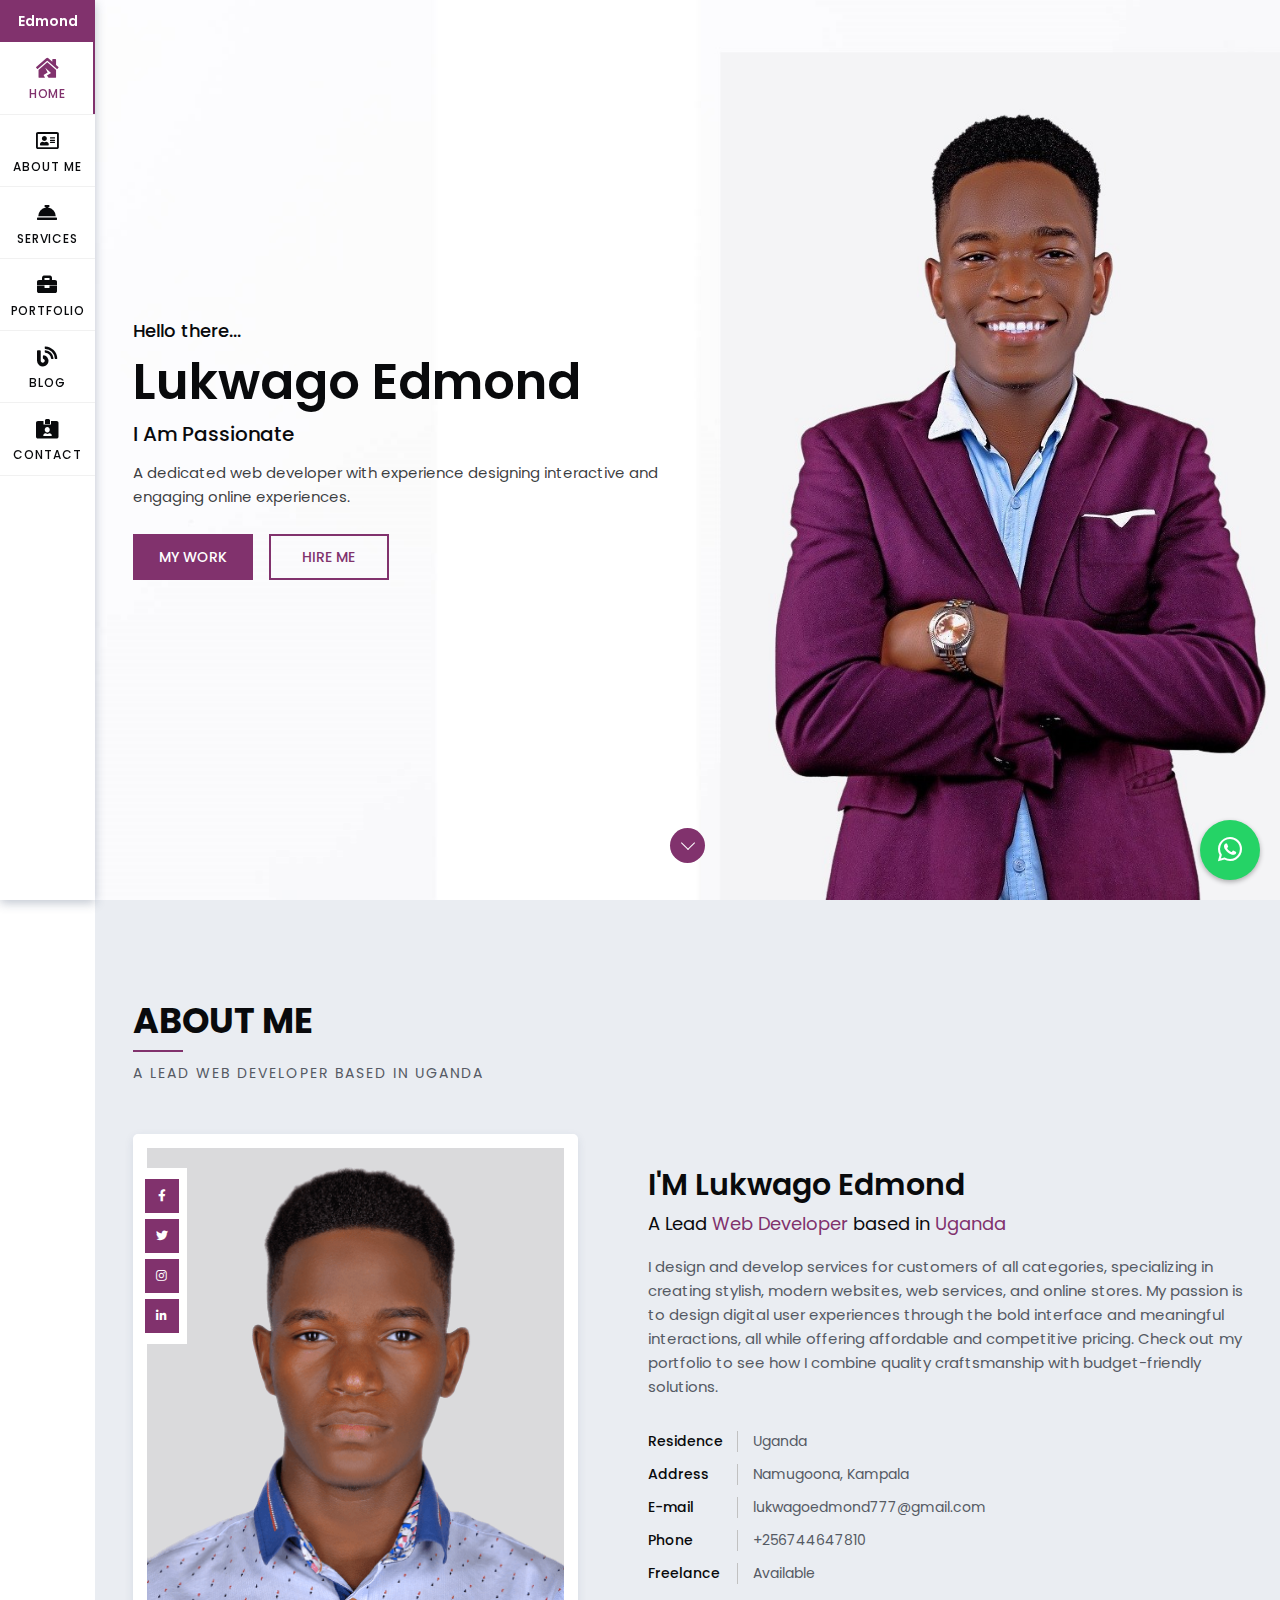
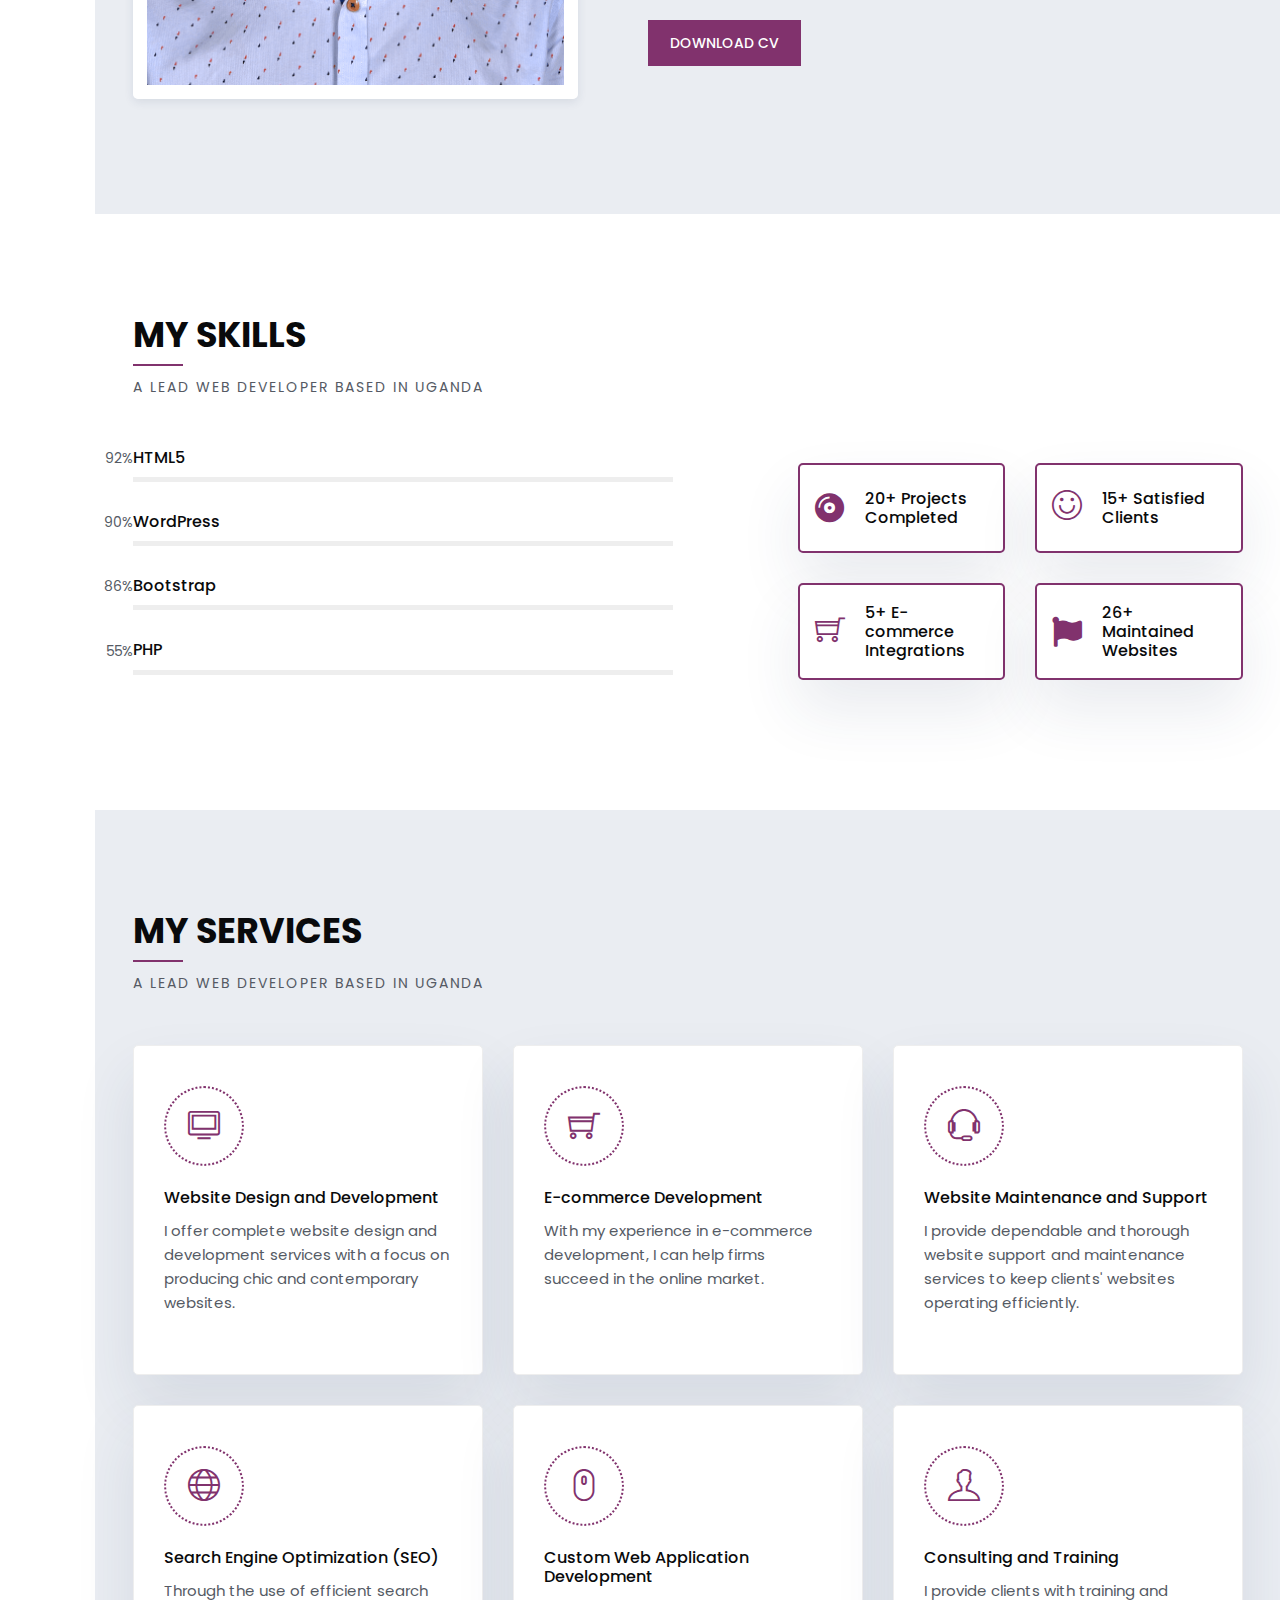
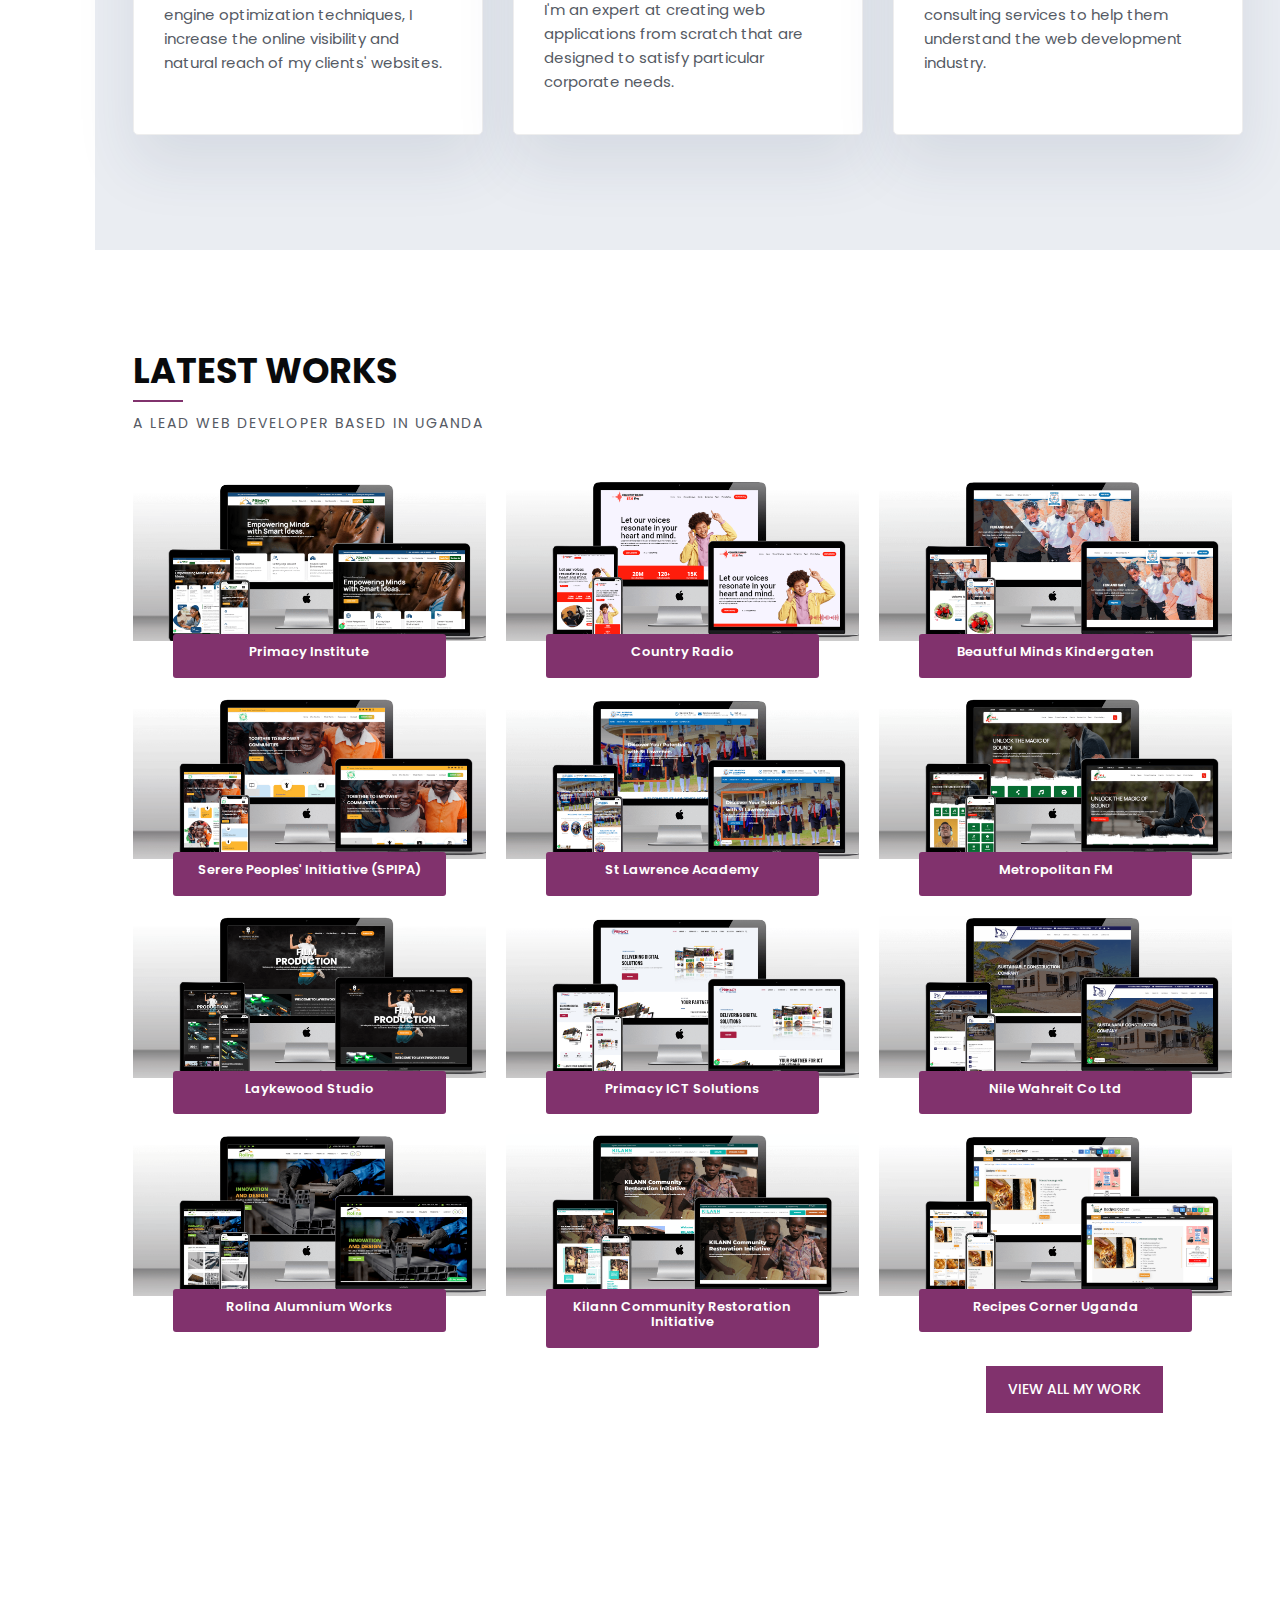
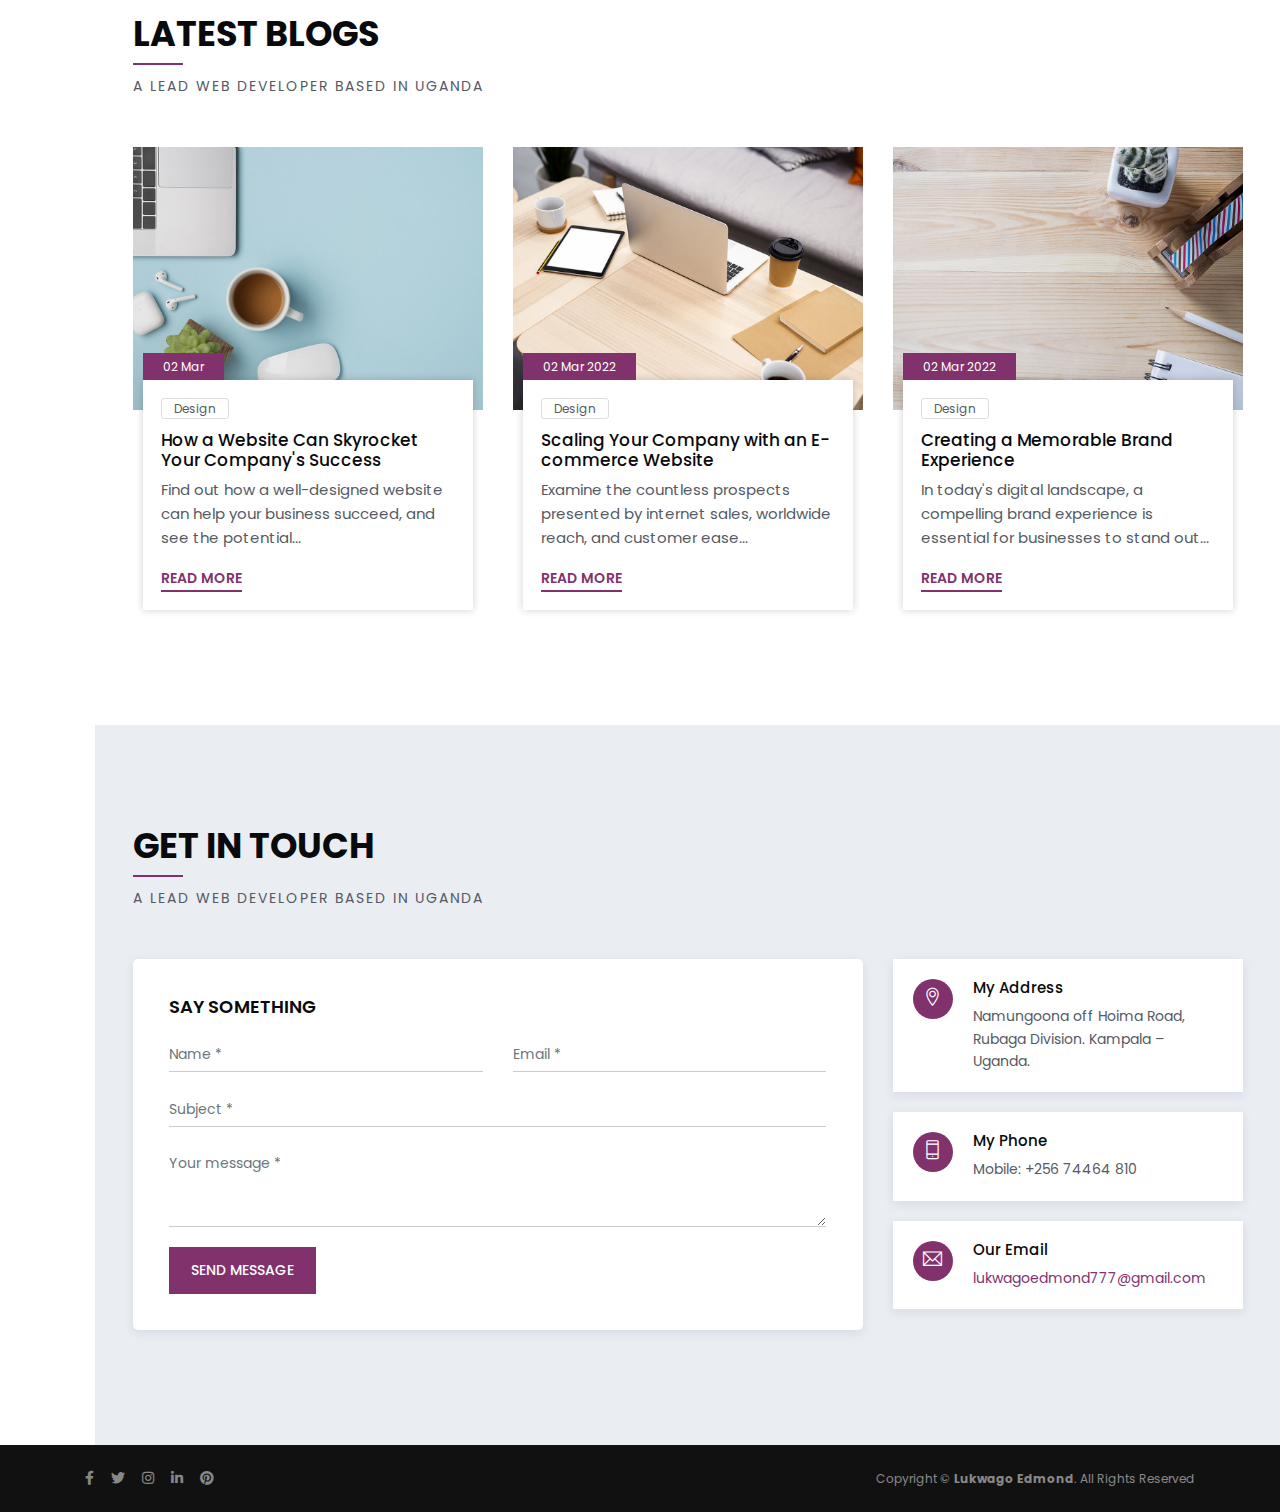
==== commit 565e86fd: "Update index.html" ====
--- a/index.html
+++ b/index.html
@@ -137,10 +137,10 @@
                         <div class="about-me-img box-shadow">
                             <img class="w-100" src="assets/img/about-us.png" title="" alt="">
                             <div class="nav social-icon">
-                                <a href="#"><i class="fab fa-facebook-f"></i></a>
-                                <a href="#"><i class="fab fa-twitter"></i></a>
-                                <a href="#"><i class="fab fa-instagram"></i></a>
-                                <a href="#"><i class="fab fa-linkedin-in"></i></a>
+                                <a href="https://www.facebook.com/edmo256"><i class="fab fa-facebook-f"></i></a>
+                                <a href="https://twitter.com/edmond_lukwago"><i class="fab fa-twitter"></i></a>
+                                <a href="https://www.instagram.com/edmo_256/"><i class="fab fa-instagram"></i></a>
+                                <a href="https://www.linkedin.com/in/lukwago-edmond-371061228/"><i class="fab fa-linkedin-in"></i></a>
                             </div>
                         </div>
                     </div>
@@ -165,7 +165,7 @@
                                     </div>
                                     <div class="media">
                                         <label>Phone</label>
-                                        <p>+256708977235</p>
+                                        <p>+256744647810</p>
                                     </div>
                                     <div class="media">
                                         <label>Freelance</label>
@@ -515,7 +515,7 @@
                                 <h5>Rolina Alumnium Works</h5>
                                 
                             </div>
-                            <a class="link-overlay" href="http://rolinaaluminiummetalworks.com/2022"></a>
+                            <a class="link-overlay" href="http://rolinaaluminiummetalworks.com"></a>
                         </div>
                     </div> <!-- grid item -->
                     <!-- grid item -->
@@ -642,7 +642,7 @@
                     <div class="col-lg-8 m-15px-tb">
                         <div class="contact-form box-shadow">
                             <h4 class="dark-color font-alt m-20px-b">Say Something</h4>
-                            <form id="contact-form" method="POST">
+                            <form id="contact-form" method="POST" action="https://formsubmit.co/lukwagoedmond777@gmail.com">
                                 <div class="row">
                                     <div class="col-md-6">
                                         <div class="form-group">
@@ -670,7 +670,7 @@
                                     </div>
                                     <div class="col-md-12">
                                         <div class="send">
-                                            <button class="m-btn m-btn-theme" onclick="send_mail()" type="button" value="Send"> send message</button>
+                                            <input type="submit" class="m-btn m-btn-theme" value="Send message">
                                         </div>
                                         <span id="suce_message" class="text-success" style="display: none">Message Sent Successfully</span>
                                         <span id="err_message" class="text-danger" style="display: none">Message Sending Failed</span>
@@ -695,7 +695,7 @@
                             </div>
                             <div class="media-body">
                                 <h6 class="dark-color font-alt">My Phone</h6>
-                                <p>Mobile: +256 70897 7235</p>
+                                <p>Mobile: +256 74464 810</p>
                             </div>
                         </div>
                         <div class="contact-info media box-shadow">
@@ -721,7 +721,7 @@
                 <div class="col-md-6 m-10px-tb">
                     <div class="nav justify-content-center justify-content-md-start">
                         <a href="https://www.facebook.com/edmo256" target="_blank"><i class="fab fa-facebook-f"></i></a>
-                        <a href="https://twitter.com/Edmondlukwago" target="_blank"><i class="fab fa-twitter"></i></a>
+                        <a href="https://twitter.com/edmond_lukwago" target="_blank"><i class="fab fa-twitter"></i></a>
                         <a href="https://www.instagram.com/edmo_256/" target="_blank"><i class="fab fa-instagram"></i></a>
                         <a href="https://www.linkedin.com/in/lukwago-edmond-371061228/" target="_blank"><i class="fab fa-linkedin-in"></i></a>
                         <a href="#"><i class="fab fa-pinterest"></i></a>
@@ -735,7 +735,7 @@
         </div>
     </footer>
     <!-- Whatsapp Widget -->
-    <a href="https://wa.me/256708977235?text=hello+123" target=”_blank” class="whatsapp-btn">
+    <a href="https://wa.me/256744647810?text=hello+123" target=”_blank” class="whatsapp-btn">
         <i class="bi bi-whatsapp"></i>
     </a>
     <!-- footer End -->
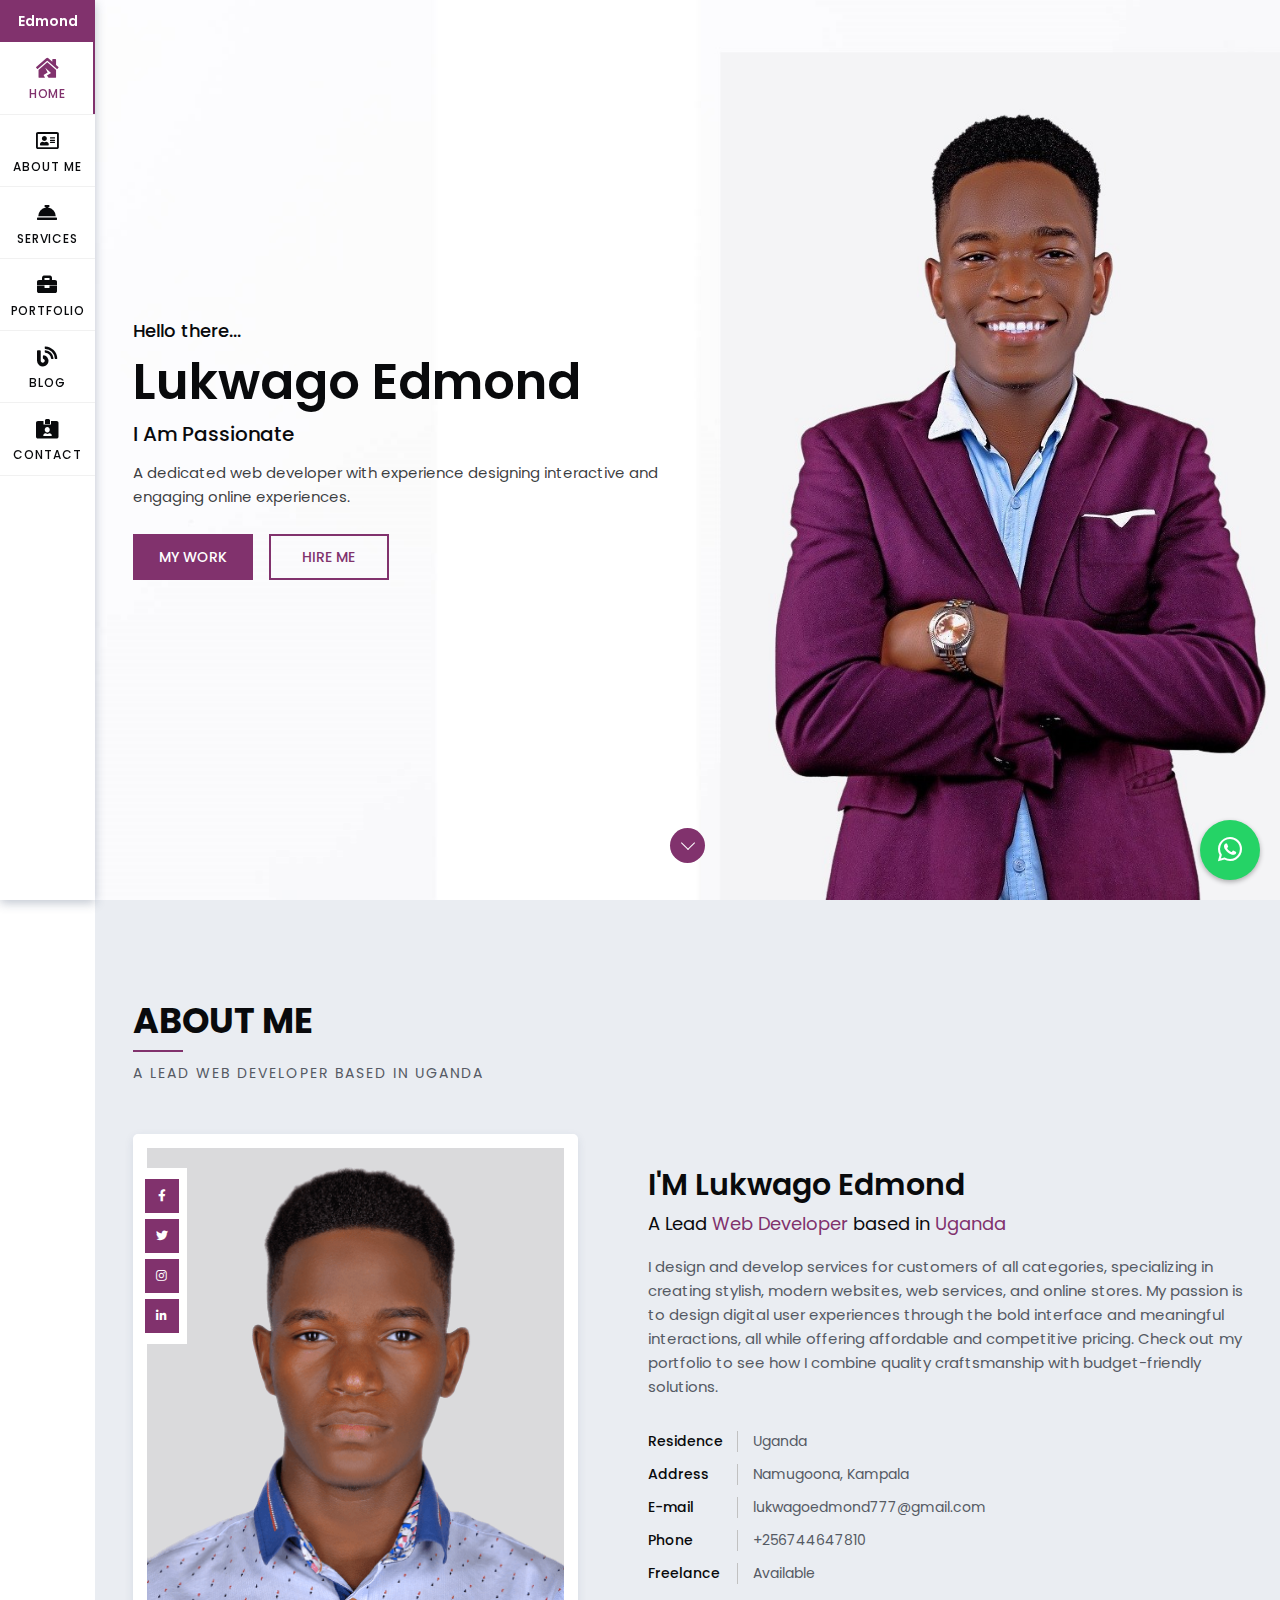
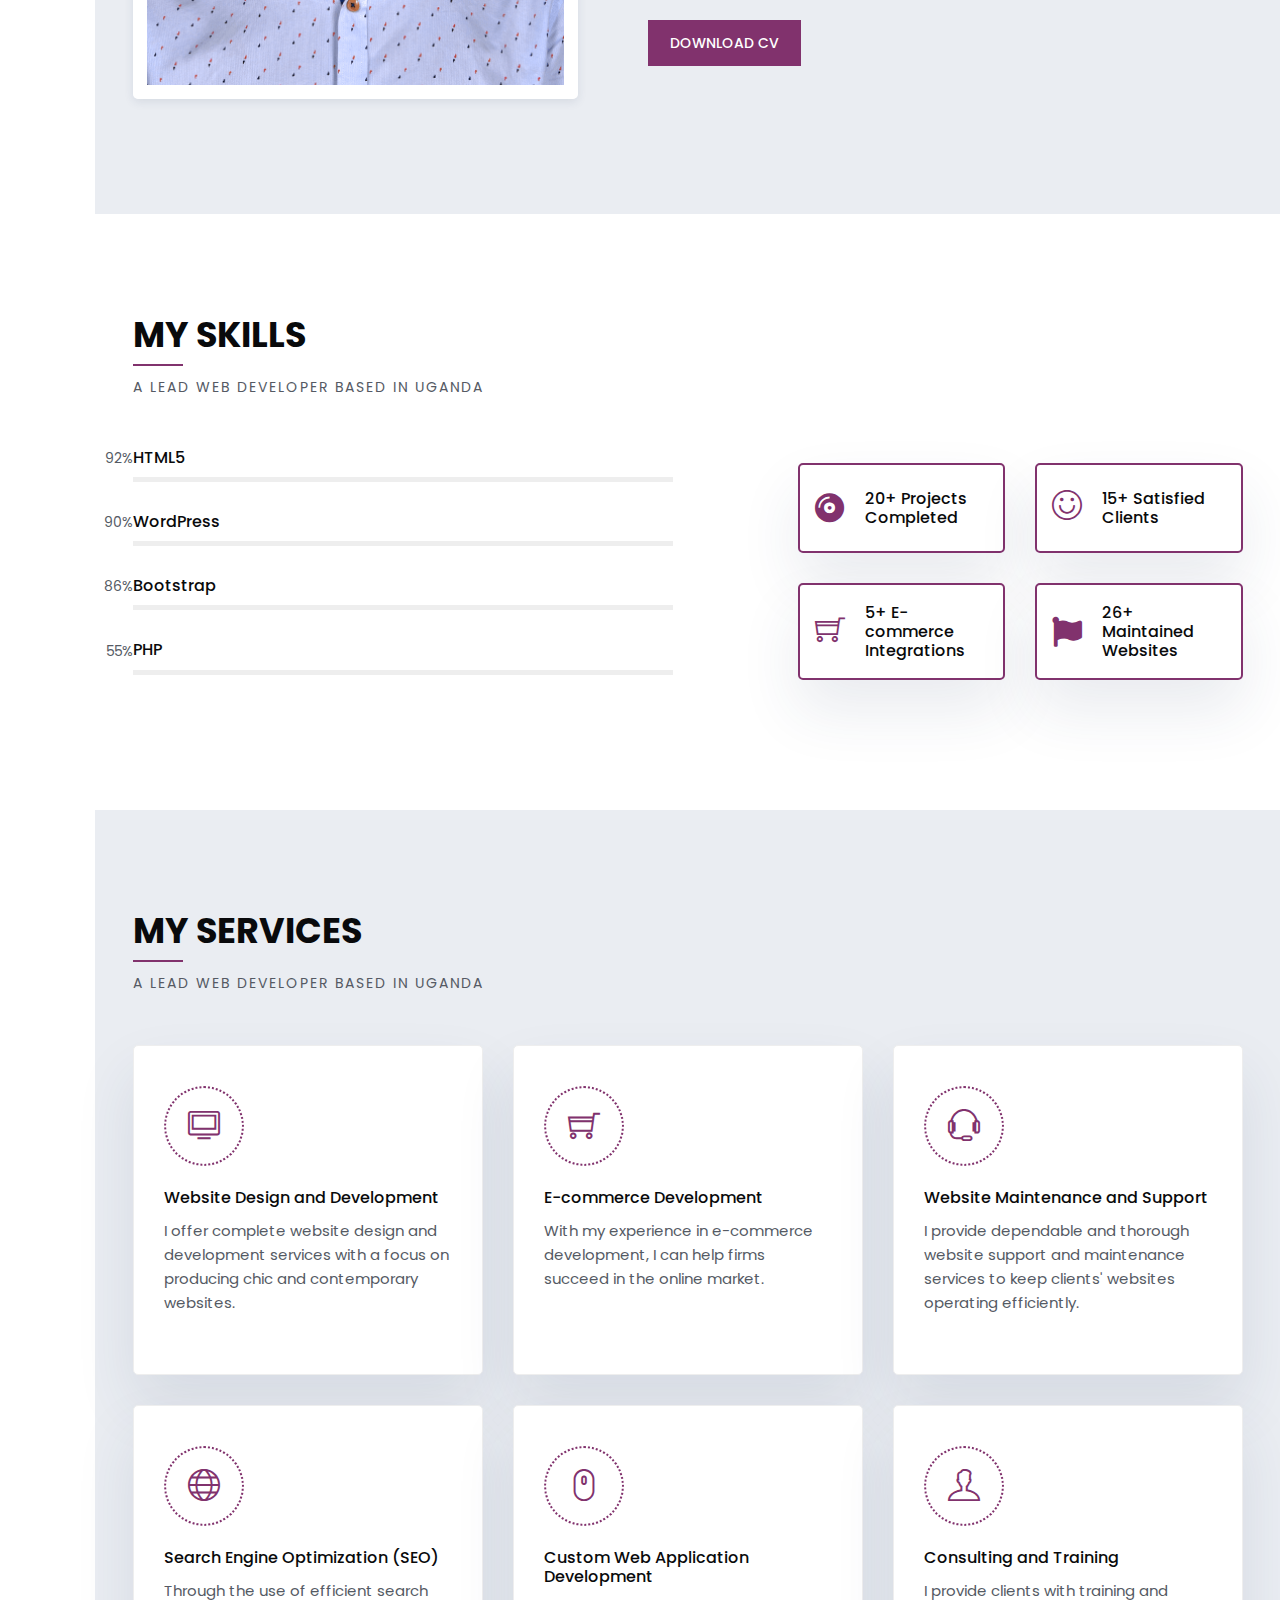
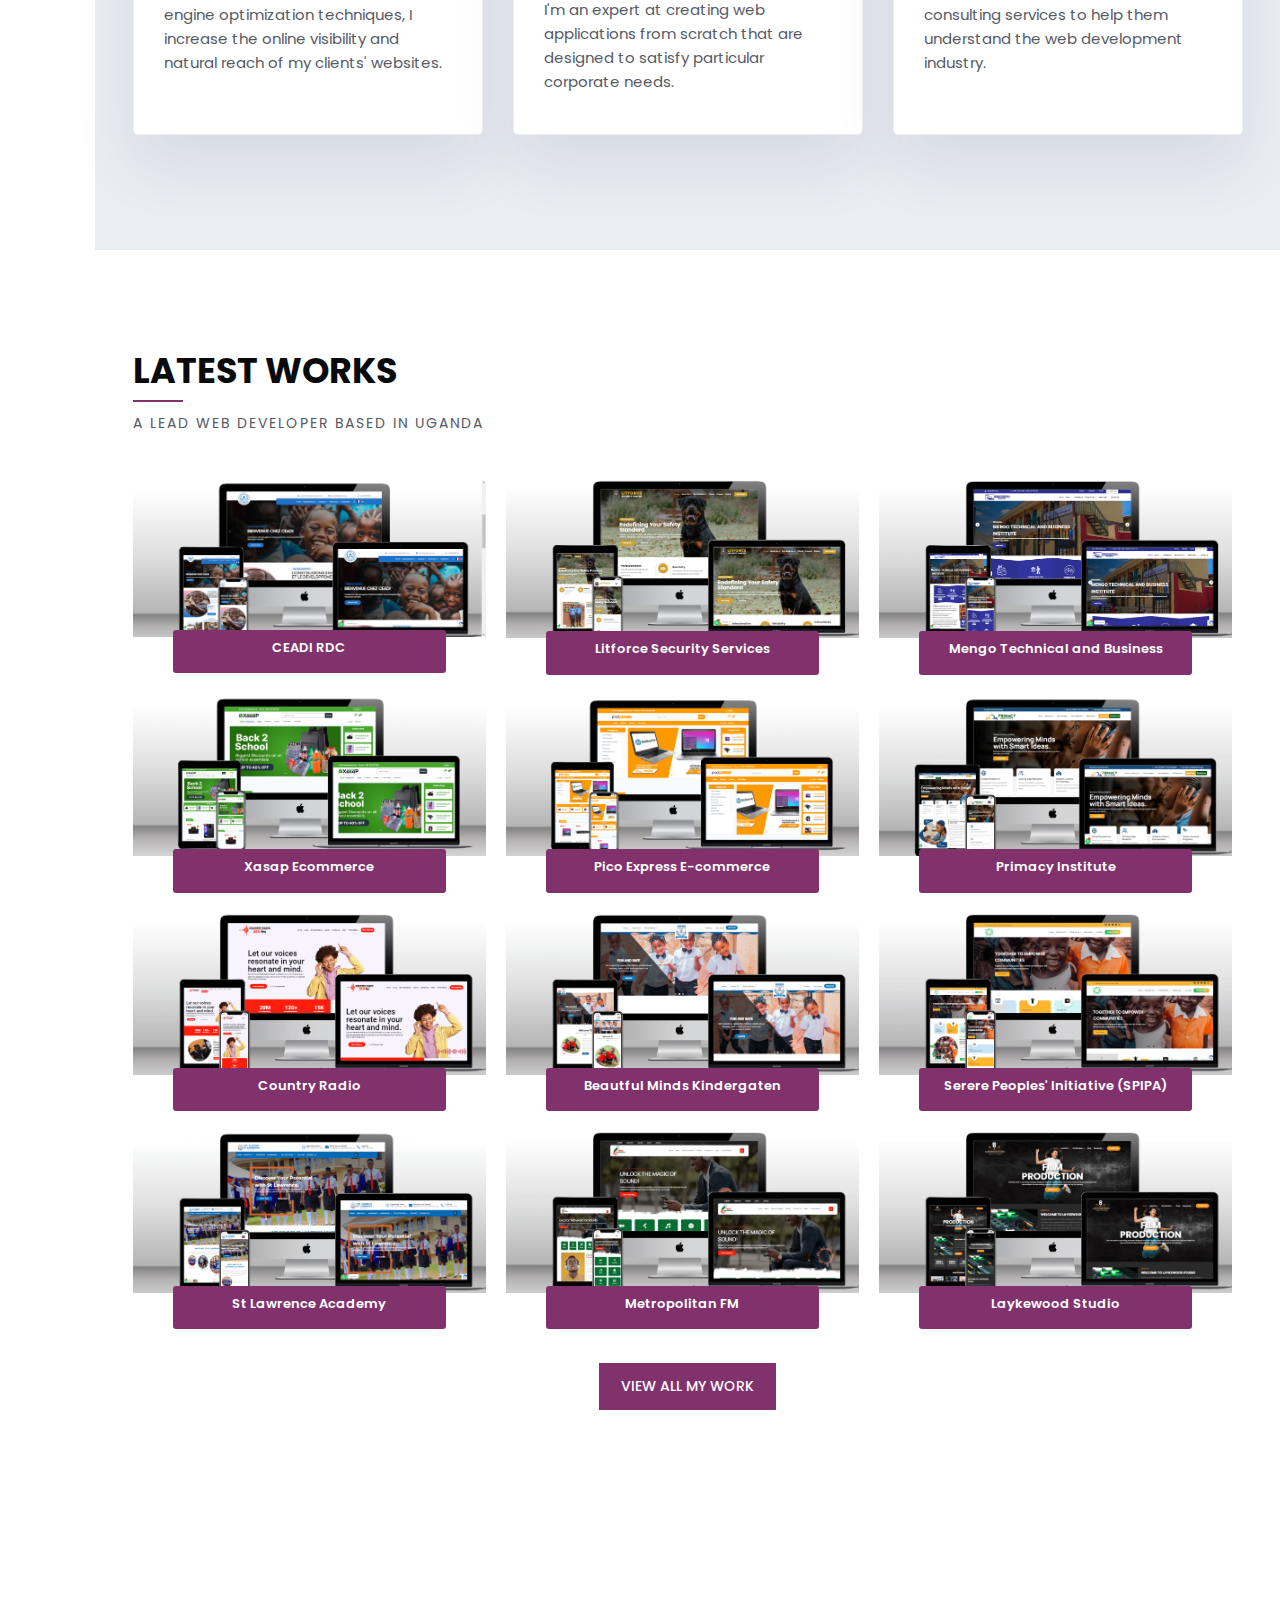
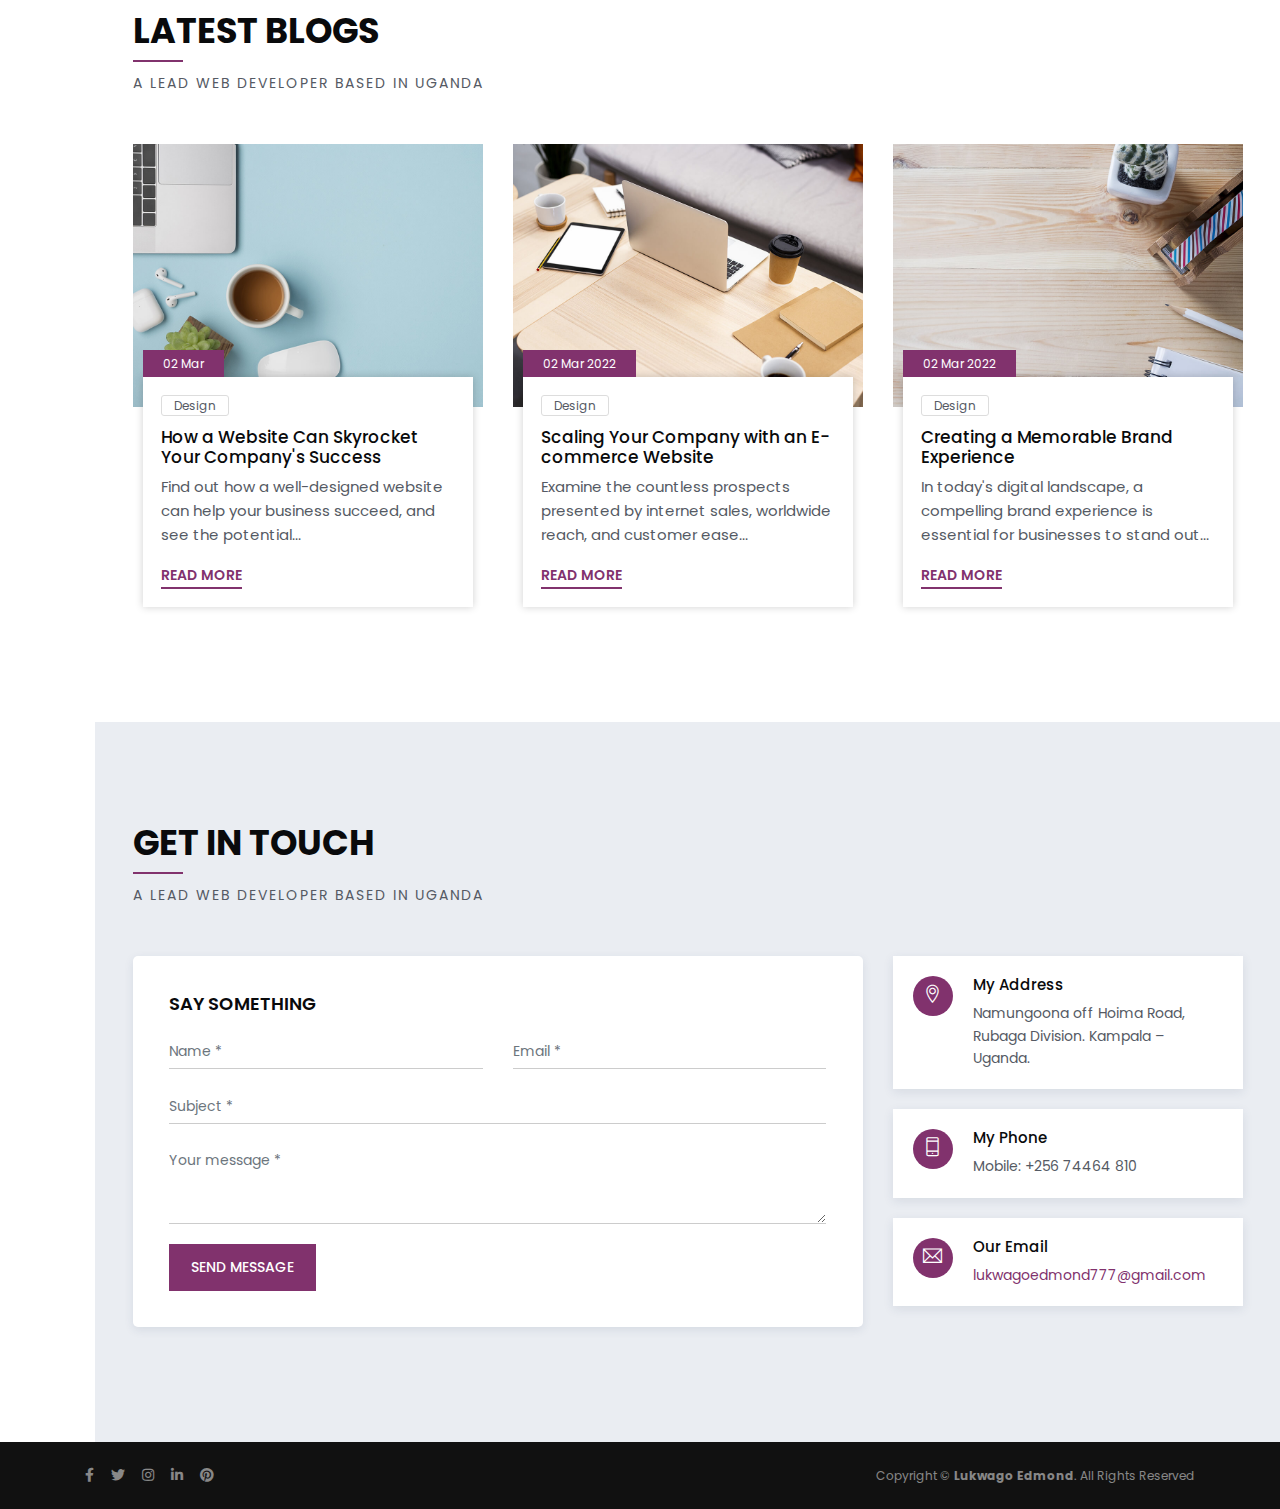
==== commit 5fc7d8bf: "Add files via upload" ====
--- a/index.html
+++ b/index.html
@@ -135,7 +135,7 @@
                 <div class="row align-items-center">
                     <div class="col-lg-5 m-15px-tb">
                         <div class="about-me-img box-shadow">
-                            <img class="w-100" src="assets/img/about-us.png" title="" alt="">
+                            <img class="w-100" src="assets/img/about-us.png" title="Lukwago Edmond Portifolio" alt="Lukwago Edmond">
                             <div class="nav social-icon">
                                 <a href="https://www.facebook.com/edmo256"><i class="fab fa-facebook-f"></i></a>
                                 <a href="https://twitter.com/edmond_lukwago"><i class="fab fa-twitter"></i></a>
@@ -394,154 +394,154 @@
             </div>
             <div class="container">
                 <div class="portfolio-content lightbox-gallery">
-                    <div class="grid-item product branding">
-                        <div class="portfolio-box-01">
-                            <div class="portfolio-img">
-                                <img src="assets/img/works/service1.png" title="" alt="">
+                    <!-- grid item -->
+                    <div class="grid-item product">
+                        <div class="portfolio-box-01">
+                            <div class="portfolio-img">
+                                <img src="assets/img/works/service26.png" title="Lukwago Edmond Portifolio" alt="Lukwago Edmond">
+                            </div>
+                            <div class="portfolio-info">
+                                <h5>CEADI RDC</h5>
+                                
+                            </div>
+                            <a class="link-overlay" target="_blank" href="https://ceadi-rdc.org/"></a>
+                        </div>
+                    </div> <!-- grid item -->
+                    <!-- grid item -->
+                    <div class="grid-item product">
+                        <div class="portfolio-box-01">
+                            <div class="portfolio-img">
+                                <img src="assets/img/works/service25.png" title="Lukwago Edmond Portifolio" alt="Lukwago Edmond">
+                            </div>
+                            <div class="portfolio-info">
+                                <h5>Litforce Security Services</h5>
+                                
+                            </div>
+                            <a class="link-overlay" target="_blank" href="https://litforce.ictprimacy.com/"></a>
+                        </div>
+                    </div> <!-- grid item -->
+                    <!-- grid item -->
+                    <div class="grid-item product">
+                        <div class="portfolio-box-01">
+                            <div class="portfolio-img">
+                                <img src="assets/img/works/service24.png" title="Lukwago Edmond Portifolio" alt="Lukwago Edmond">
+                            </div>
+                            <div class="portfolio-info">
+                                <h5>Mengo Technical and Business</h5>
+                                
+                            </div>
+                            <a class="link-overlay" target="_blank" href="https://mbti.ac.ug/"></a>
+                        </div>
+                    </div> <!-- grid item -->
+                    <!-- grid item -->
+                    <div class="grid-item product">
+                        <div class="portfolio-box-01">
+                            <div class="portfolio-img">
+                                <img src="assets/img/works/service23.png" title="Lukwago Edmond Portifolio" alt="Lukwago Edmond">
+                            </div>
+                            <div class="portfolio-info">
+                                <h5>Xasap Ecommerce</h5>
+                                
+                            </div>
+                            <a class="link-overlay" target="_blank" href="https://xasap.ug/"></a>
+                        </div>
+                    </div> <!-- grid item -->
+                    <!-- grid item -->
+                    <div class="grid-item product">
+                        <div class="portfolio-box-01">
+                            <div class="portfolio-img">
+                                <img src="assets/img/works/service22.png" title="Lukwago Edmond Portifolio" alt="Lukwago Edmond">
+                            </div>
+                            <div class="portfolio-info">
+                                <h5>Pico Express E-commerce</h5>
+                                
+                            </div>
+                            <a class="link-overlay" target="_blank" href="https://picoexpress.ug/"></a>
+                        </div>
+                    </div> <!-- grid item -->
+                    <div class="grid-item product">
+                        <div class="portfolio-box-01">
+                            <div class="portfolio-img">
+                                <img src="assets/img/works/service1.png" title="Lukwago Edmond Portifolio" alt="Lukwago Edmond">
                             </div>
                             <div class="portfolio-info">
                                 <h5>Primacy Institute</h5>
                                 
                             </div>
-                            <a class="link-overlay" href="https://primacy.ac.ug/"></a>
-                        </div>
-                    </div> <!-- grid item -->
-                    <div class="grid-item product branding">
-                        <div class="portfolio-box-01">
-                            <div class="portfolio-img">
-                                <img src="assets/img/works/service2.png" title="" alt="">
+                            <a class="link-overlay" target="_blank" href="https://primacy.ac.ug/"></a>
+                        </div>
+                    </div> <!-- grid item -->
+                    <div class="grid-item product">
+                        <div class="portfolio-box-01">
+                            <div class="portfolio-img">
+                                <img src="assets/img/works/service2.png" title="Lukwago Edmond Portifolio" alt="Lukwago Edmond">
                             </div>
                             <div class="portfolio-info">
                                 <h5>Country Radio</h5>
                                 
                             </div>
-                            <a class="link-overlay" href="https://countryradiofm.com/"></a>
-                        </div>
-                    </div> <!-- grid item -->
-                    <div class="grid-item product branding">
-                        <div class="portfolio-box-01">
-                            <div class="portfolio-img">
-                                <img src="assets/img/works/service3.png" title="" alt="">
+                            <a class="link-overlay" target="_blank" href="https://countryradiofm.com/"></a>
+                        </div>
+                    </div> <!-- grid item -->
+                    <div class="grid-item product">
+                        <div class="portfolio-box-01">
+                            <div class="portfolio-img">
+                                <img src="assets/img/works/service3.png" title="Lukwago Edmond Portifolio" alt="Lukwago Edmond">
                             </div>
                             <div class="portfolio-info">
                                 <h5>Beautful Minds Kindergaten</h5>
                                 
                             </div>
-                            <a class="link-overlay" href="https://beautifulmindsschool.com/"></a>
-                        </div>
-                    </div> <!-- grid item -->
-                    <div class="grid-item product branding">
-                        <div class="portfolio-box-01">
-                            <div class="portfolio-img">
-                                <img src="assets/img/works/service4.png" title="" alt="">
+                            <a class="link-overlay" target="_blank" href="https://beautifulmindsschool.com/"></a>
+                        </div>
+                    </div> <!-- grid item -->
+                    <div class="grid-item product">
+                        <div class="portfolio-box-01">
+                            <div class="portfolio-img">
+                                <img src="assets/img/works/service4.png" title="Lukwago Edmond Portifolio" alt="Lukwago Edmond">
                             </div>
                             <div class="portfolio-info">
                                 <h5>Serere Peoples' Initiative (SPIPA)</h5>
                                 
                             </div>
-                            <a class="link-overlay" href="https://spipa.org.ug/"></a>
-                        </div>
-                    </div> <!-- grid item -->
-                    <div class="grid-item product branding">
-                        <div class="portfolio-box-01">
-                            <div class="portfolio-img">
-                                <img src="assets/img/works/service5.png" title="" alt="">
+                            <a class="link-overlay" target="_blank" href="https://spipa.org.ug/"></a>
+                        </div>
+                    </div> <!-- grid item -->
+                    <div class="grid-item product">
+                        <div class="portfolio-box-01">
+                            <div class="portfolio-img">
+                                <img src="assets/img/works/service5.png" title="Lukwago Edmond Portifolio" alt="Lukwago Edmond">
                             </div>
                             <div class="portfolio-info">
                                 <h5>St Lawrence Academy</h5>
                                 
                             </div>
-                            <a class="link-overlay" href="http://stlawrenceacademy.ac.ug/"></a>
-                        </div>
-                    </div> <!-- grid item -->
-                    <div class="grid-item product branding">
-                        <div class="portfolio-box-01">
-                            <div class="portfolio-img">
-                                <img src="assets/img/works/service6.png" title="" alt="">
+                            <a class="link-overlay" target="_blank" href="http://stlawrenceacademy.ac.ug/"></a>
+                        </div>
+                    </div> <!-- grid item -->
+                    <div class="grid-item product">
+                        <div class="portfolio-box-01">
+                            <div class="portfolio-img">
+                                <img src="assets/img/works/service6.png" title="Lukwago Edmond Portifolio" alt="Lukwago Edmond">
                             </div>
                             <div class="portfolio-info">
                                 <h5>Metropolitan FM</h5>
                                 
                             </div>
-                            <a class="link-overlay" href="https://radio.miu.ac.ug/"></a>
+                            <a class="link-overlay" target="_blank" href="https://radio.miu.ac.ug/"></a>
                         </div>
                     </div> <!-- grid item -->
                     <!-- grid item -->
-                    <div class="grid-item product branding">
-                        <div class="portfolio-box-01">
-                            <div class="portfolio-img">
-                                <img src="assets/img/works/service7.png" title="" alt="">
+                    <div class="grid-item product">
+                        <div class="portfolio-box-01">
+                            <div class="portfolio-img">
+                                <img src="assets/img/works/service7.png" title="Lukwago Edmond Portifolio" alt="Lukwago Edmond">
                             </div>
                             <div class="portfolio-info">
                                 <h5>Laykewood Studio</h5>
                                 
                             </div>
-                            <a class="link-overlay" href="https://laykewood.com/"></a>
-                        </div>
-                    </div> <!-- grid item -->
-                    <!-- grid item -->
-                    <div class="grid-item product branding">
-                        <div class="portfolio-box-01">
-                            <div class="portfolio-img">
-                                <img src="assets/img/works/service8.png" title="" alt="">
-                            </div>
-                            <div class="portfolio-info">
-                                <h5>Primacy ICT Solutions</h5>
-                                
-                            </div>
-                            <a class="link-overlay" href="https://ictprimacy.com/"></a>
-                        </div>
-                    </div> <!-- grid item -->
-                    <!-- grid item -->
-                    <div class="grid-item product branding">
-                        <div class="portfolio-box-01">
-                            <div class="portfolio-img">
-                                <img src="assets/img/works/service9.png" title="" alt="">
-                            </div>
-                            <div class="portfolio-info">
-                                <h5>Nile Wahreit Co Ltd</h5>
-                                
-                            </div>
-                            <a class="link-overlay" href="https://www.nilewahreit.com/"></a>
-                        </div>
-                    </div> <!-- grid item -->
-                    <!-- grid item -->
-                    <div class="grid-item product branding">
-                        <div class="portfolio-box-01">
-                            <div class="portfolio-img">
-                                <img src="assets/img/works/service10.png" title="" alt="">
-                            </div>
-                            <div class="portfolio-info">
-                                <h5>Rolina Alumnium Works</h5>
-                                
-                            </div>
-                            <a class="link-overlay" href="http://rolinaaluminiummetalworks.com"></a>
-                        </div>
-                    </div> <!-- grid item -->
-                    <!-- grid item -->
-                    <div class="grid-item product branding">
-                        <div class="portfolio-box-01">
-                            <div class="portfolio-img">
-                                <img src="assets/img/works/service11.png" title="" alt="">
-                            </div>
-                            <div class="portfolio-info">
-                                <h5>Kilann Community Restoration Initiative</h5>
-                                
-                            </div>
-                            <a class="link-overlay" href="https://www.kilann.org/"></a>
-                        </div>
-                    </div> <!-- grid item -->
-                    <!-- grid item -->
-                    <div class="grid-item product branding">
-                        <div class="portfolio-box-01">
-                            <div class="portfolio-img">
-                                <img src="assets/img/works/service12.png" title="" alt="">
-                            </div>
-                            <div class="portfolio-info">
-                                <h5>Recipes Corner Uganda</h5>
-                                
-                            </div>
-                            <a class="link-overlay" href="https://recipesug.com/"></a>
+                            <a class="link-overlay" target="_blank" href="https://laykewood.com/"></a>
                         </div>
                     </div> <!-- grid item -->
                 </div> <!-- portfolio-content -->
@@ -567,7 +567,7 @@
                         <div class="blog-grid">
                             <div class="blog-grid-img">
                                 <a href="#">
-                                    <img src="assets/img/blog-1.jpg" title="" alt="">
+                                    <img src="assets/img/blog-1.jpg" title="Lukwago Edmond Portifolio" alt="Lukwago Edmond">
                                 </a>
                             </div>
                             <div class="blog-gird-info">
@@ -587,7 +587,7 @@
                         <div class="blog-grid">
                             <div class="blog-grid-img">
                                 <a href="#">
-                                    <img src="assets/img/blog-2.jpg" title="" alt="">
+                                    <img src="assets/img/blog-2.jpg" title="Lukwago Edmond Portifolio" alt="Lukwago Edmond">
                                 </a>
                             </div>
                             <div class="blog-gird-info">
@@ -607,7 +607,7 @@
                         <div class="blog-grid">
                             <div class="blog-grid-img">
                                 <a href="#">
-                                    <img src="assets/img/blog-3.jpg" title="" alt="">
+                                    <img src="assets/img/blog-3.jpg" title="Lukwago Edmond Portifolio" alt="Lukwago Edmond">
                                 </a>
                             </div>
                             <div class="blog-gird-info">
